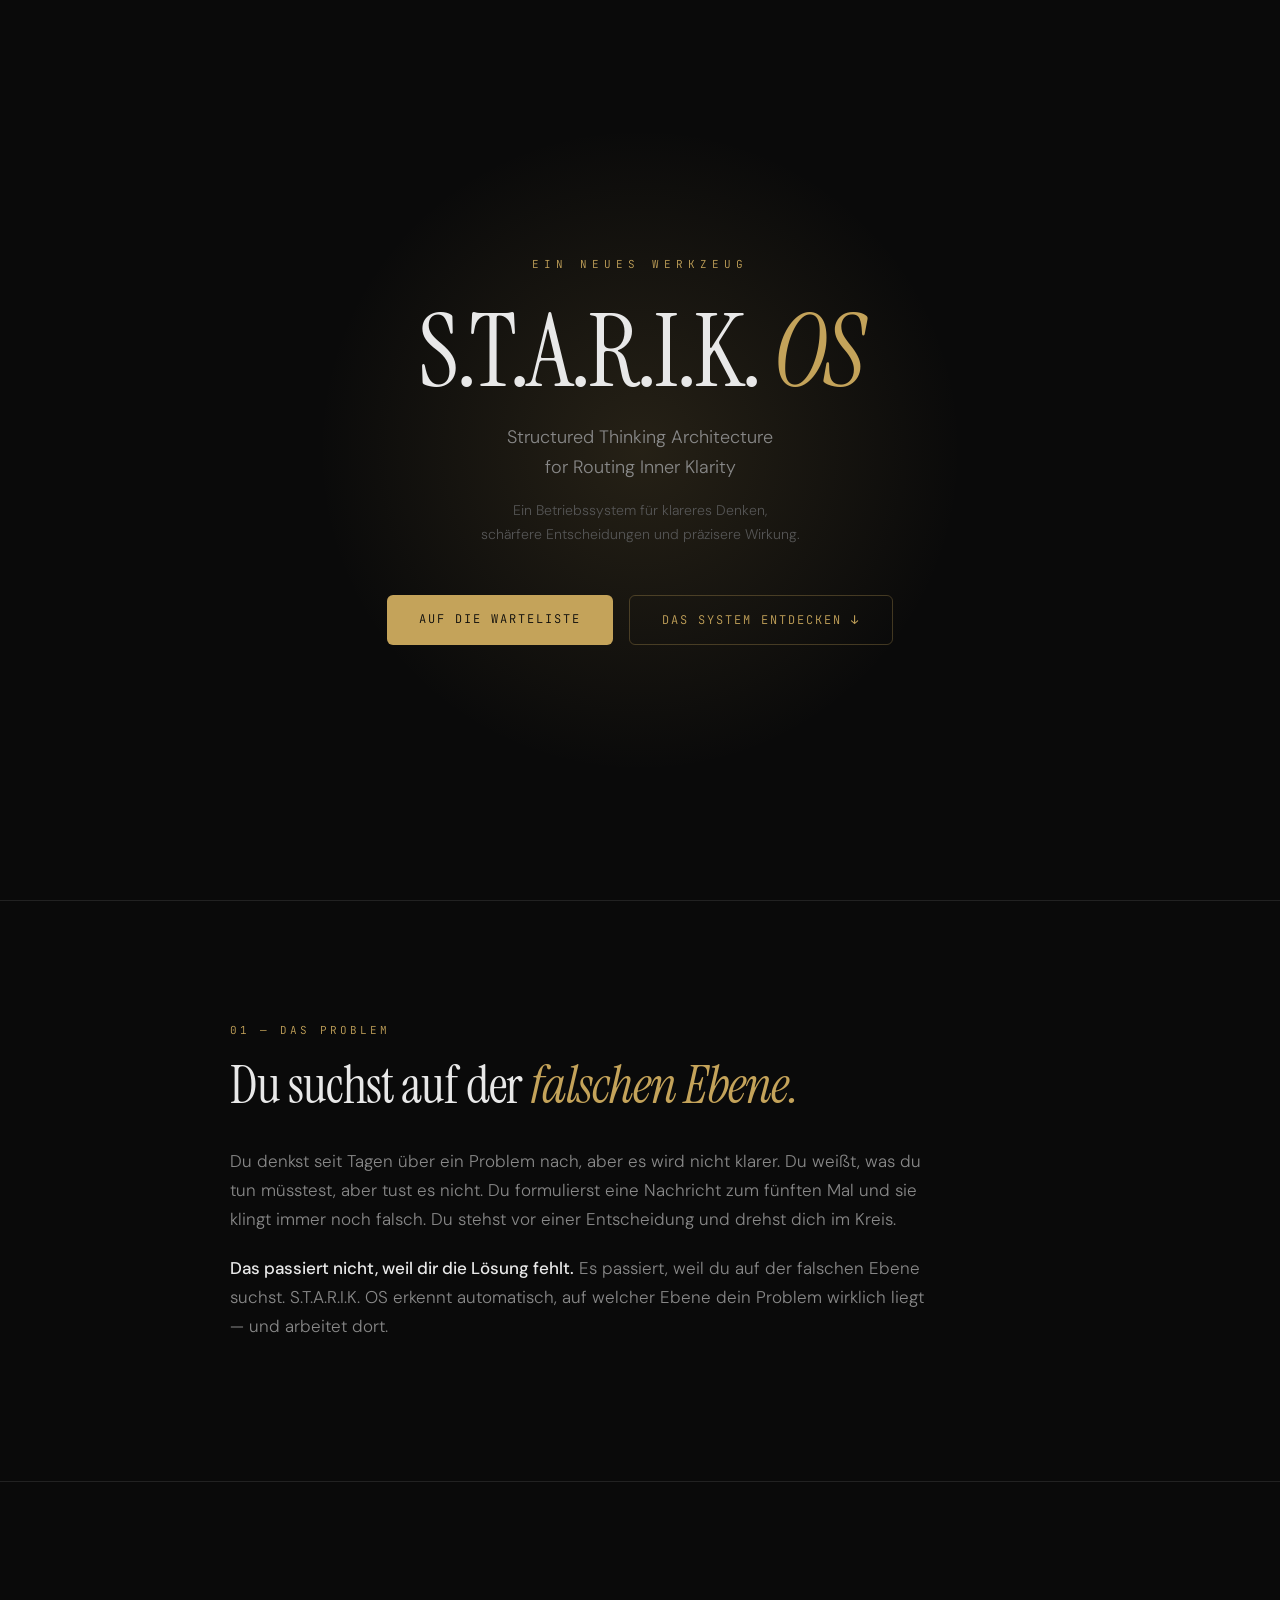
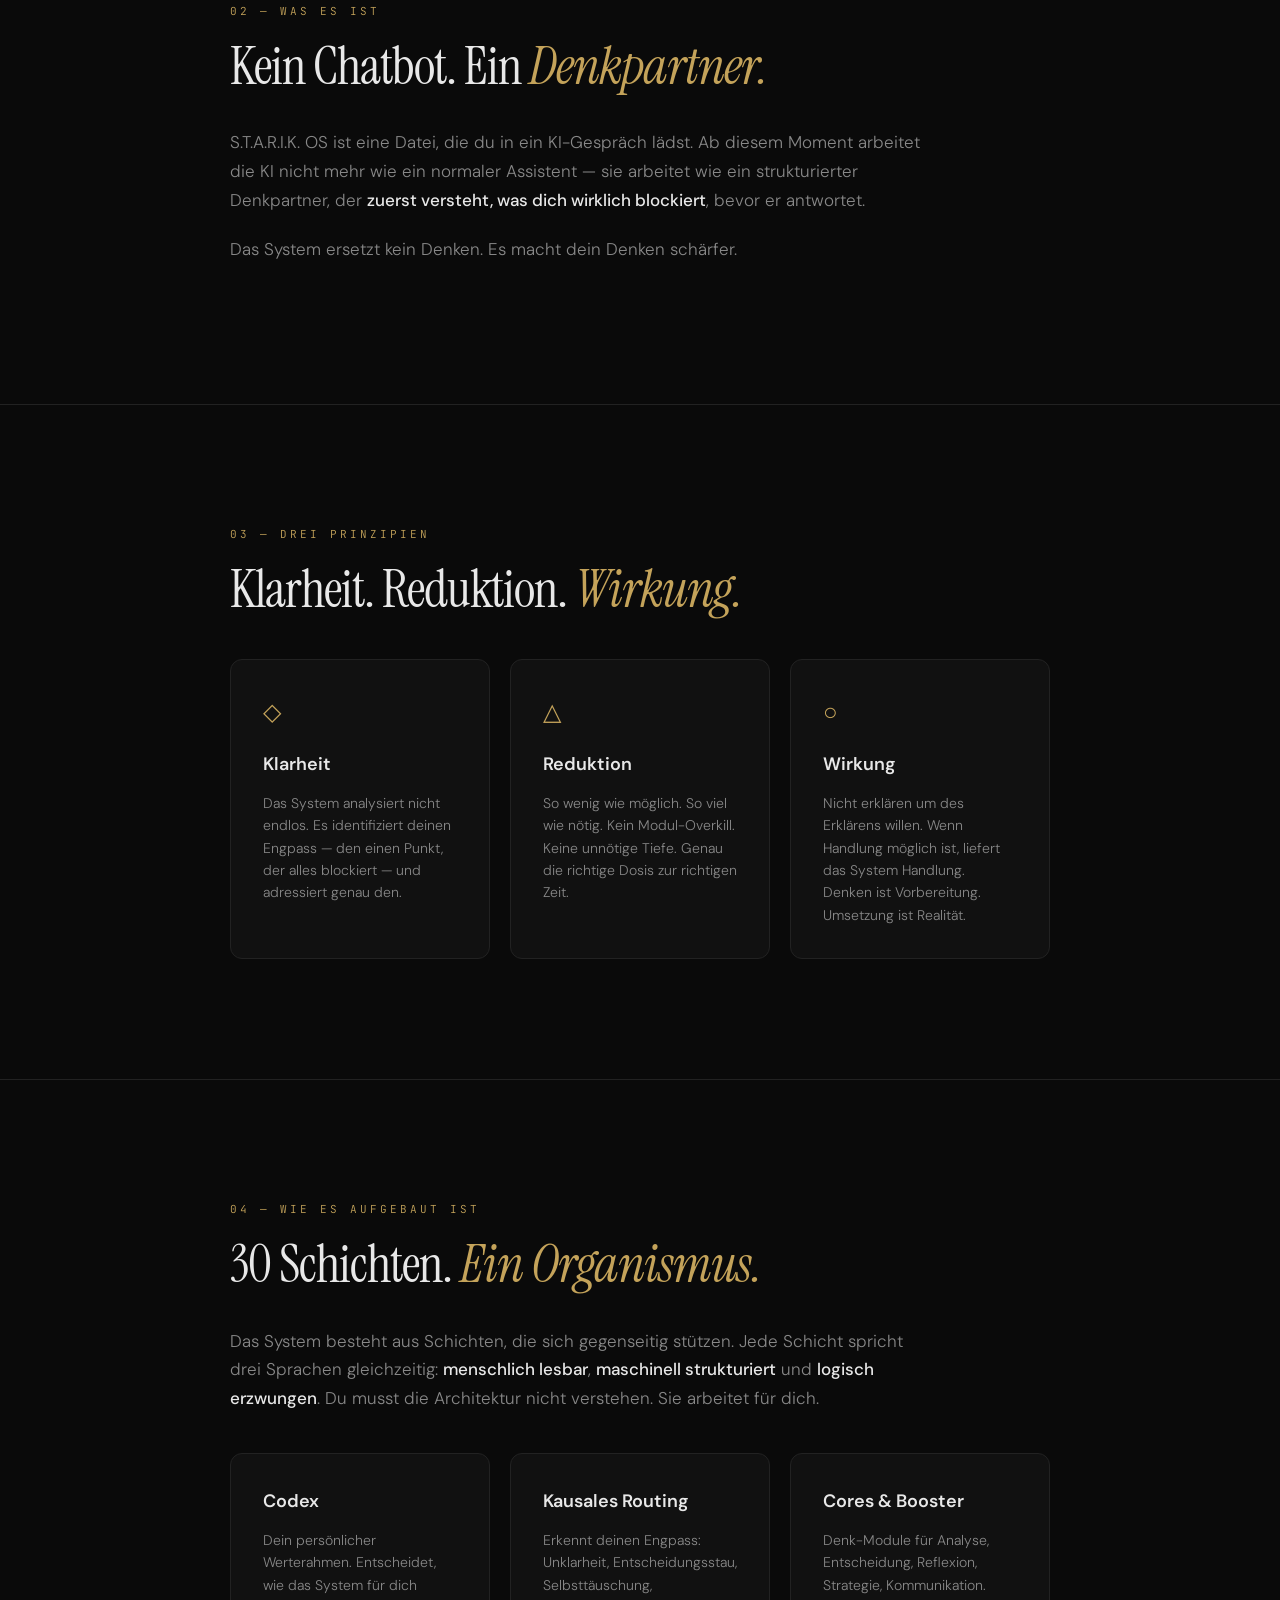
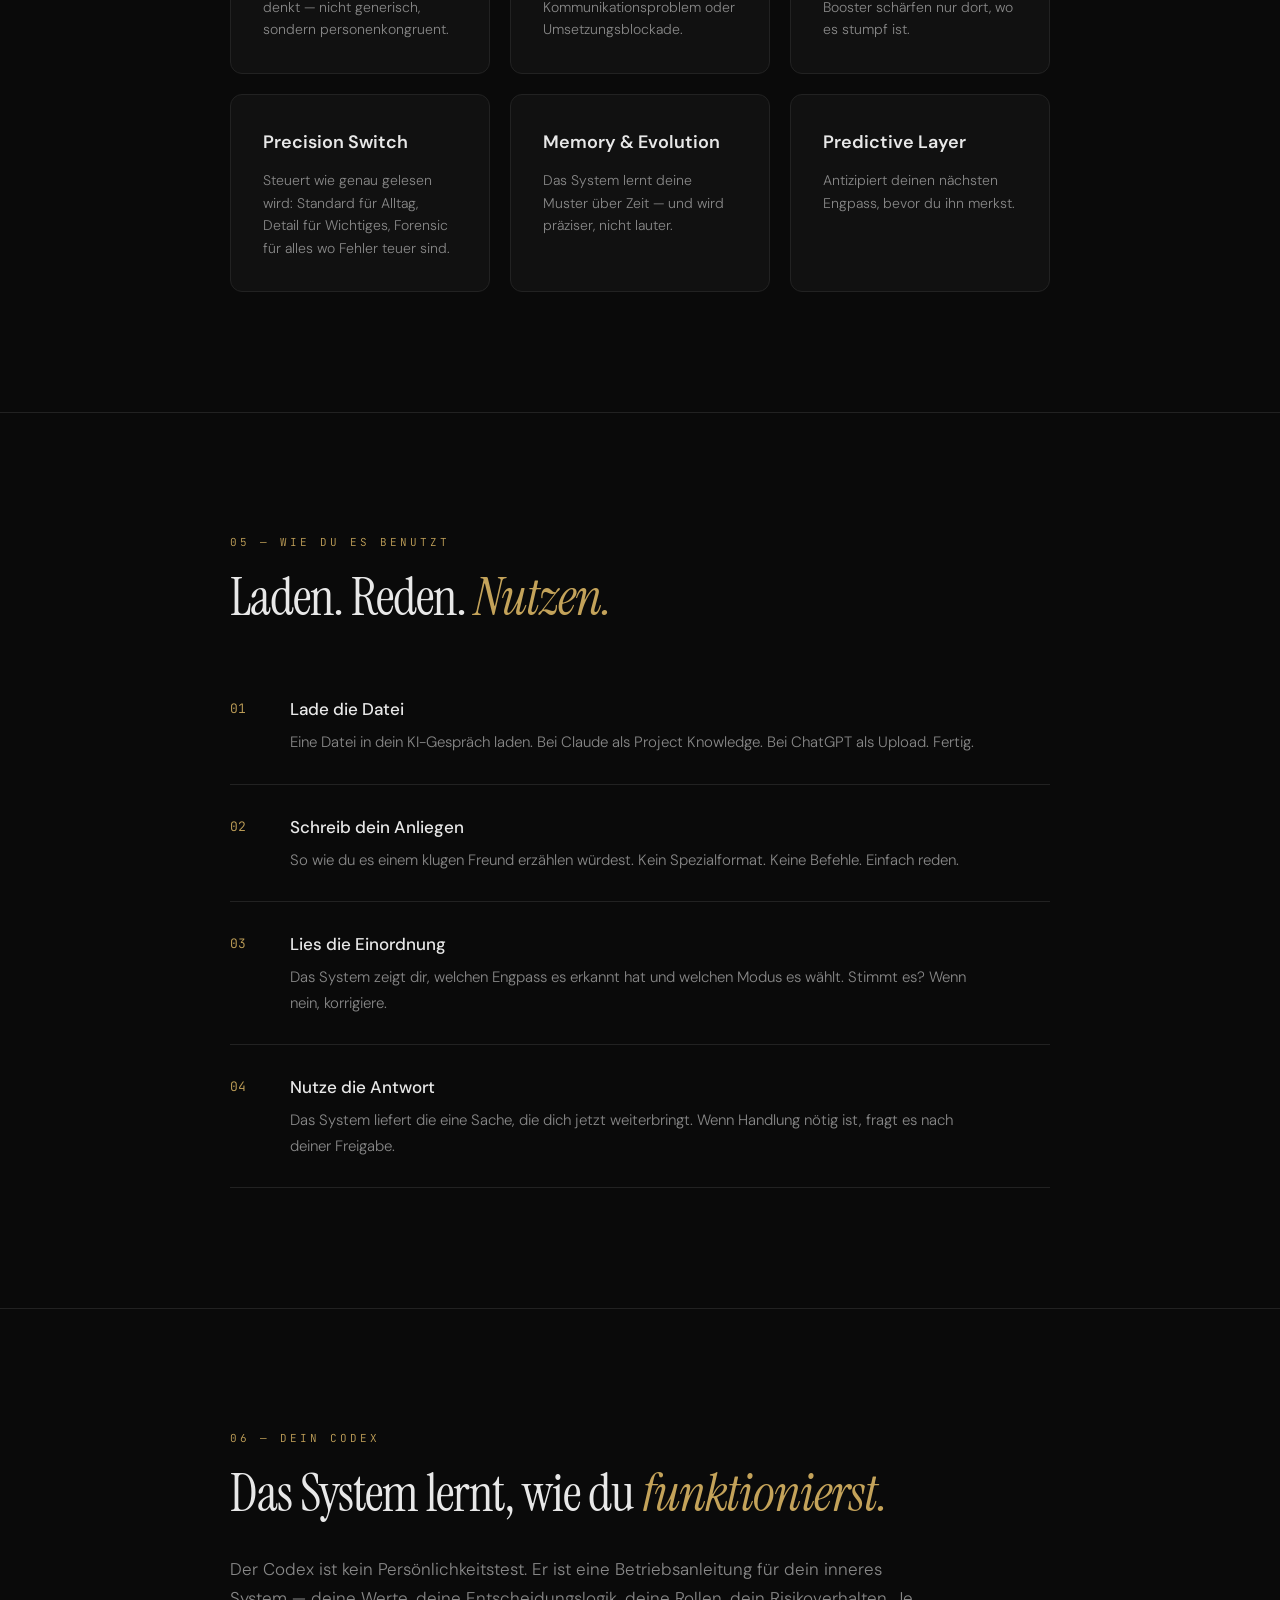
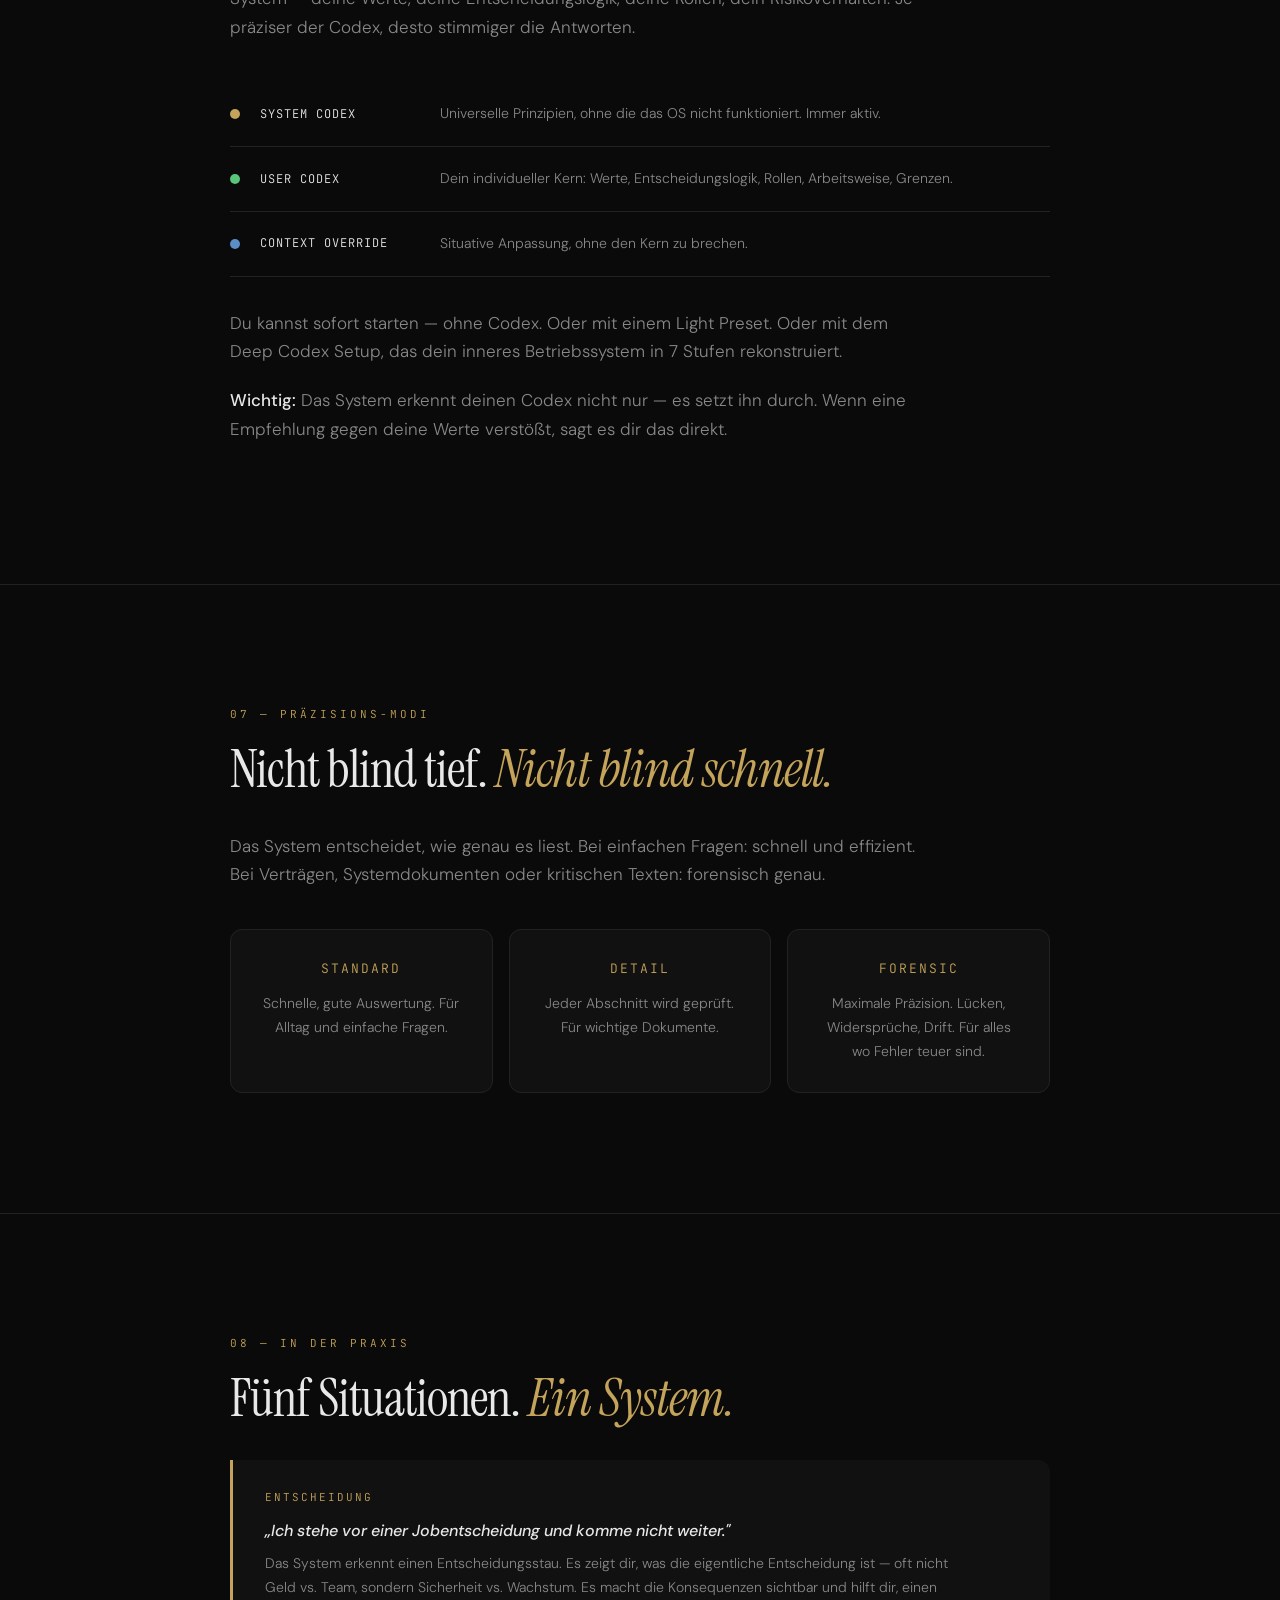
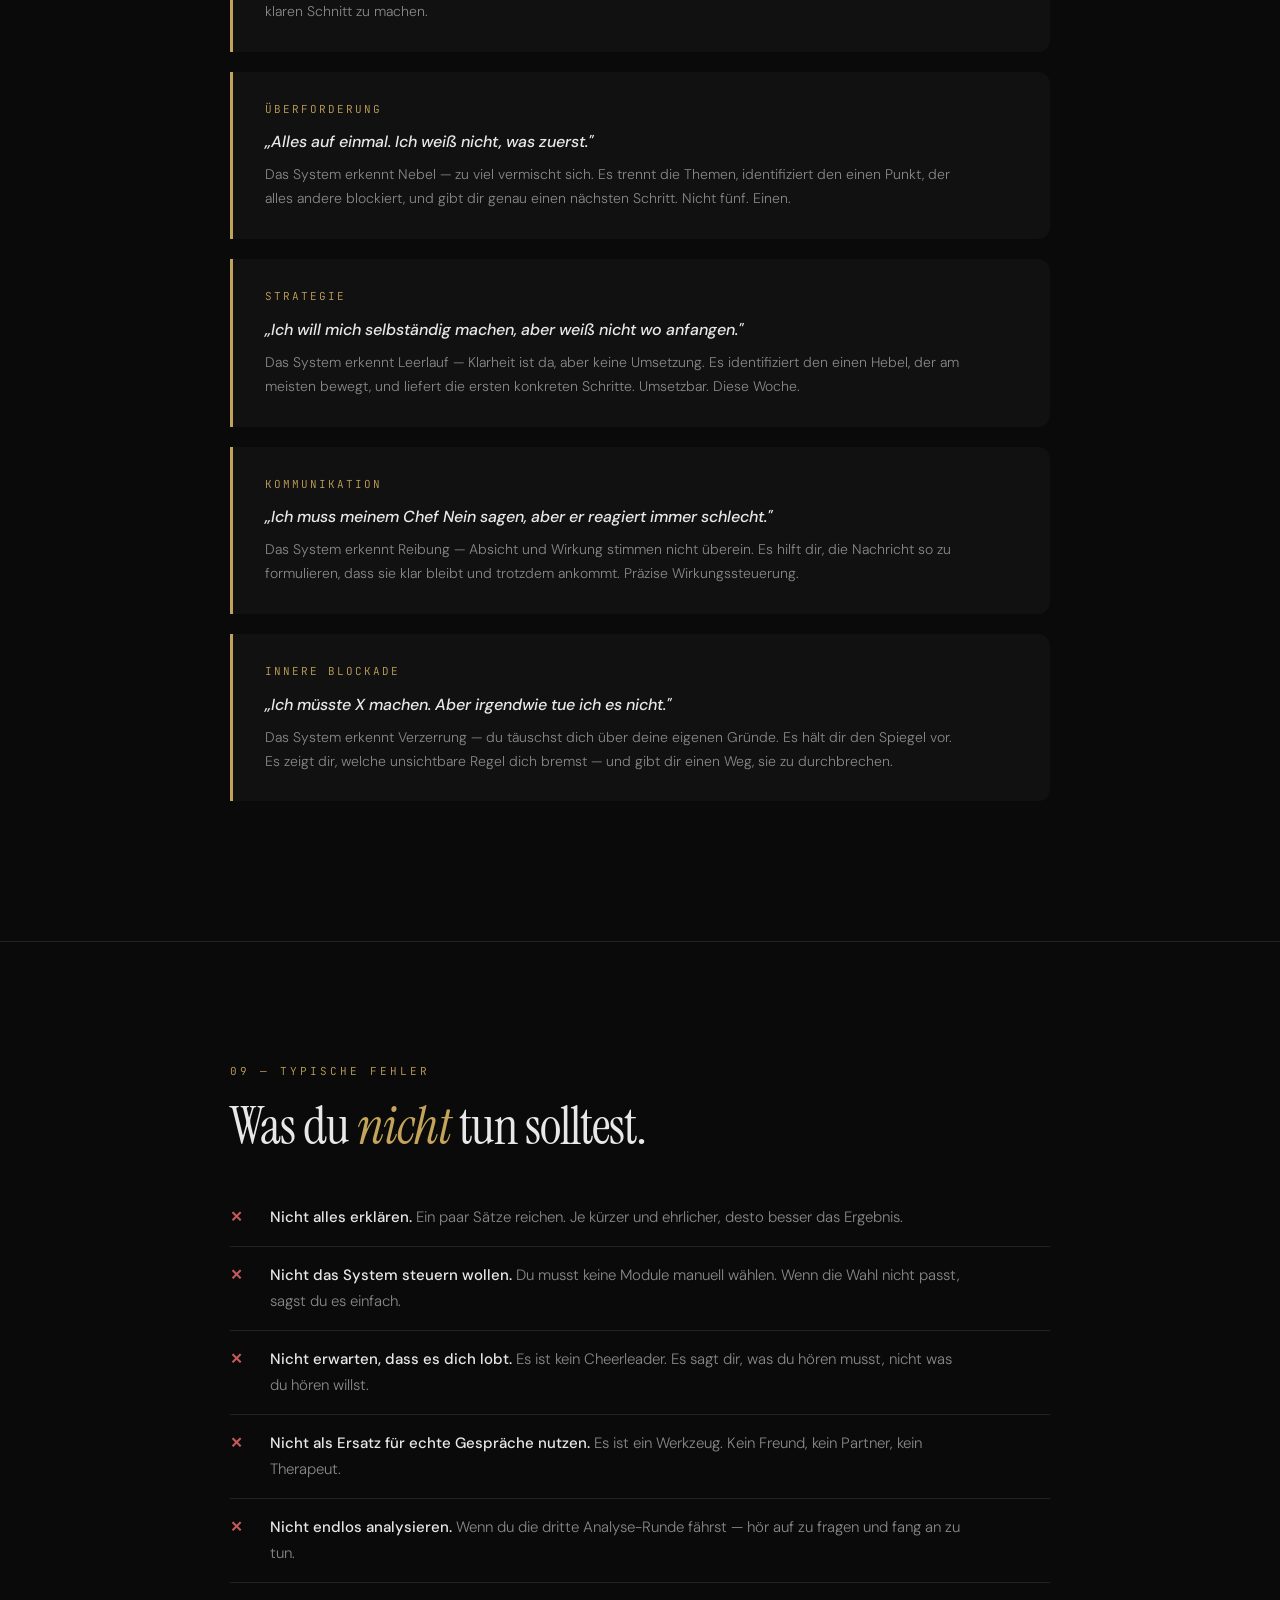
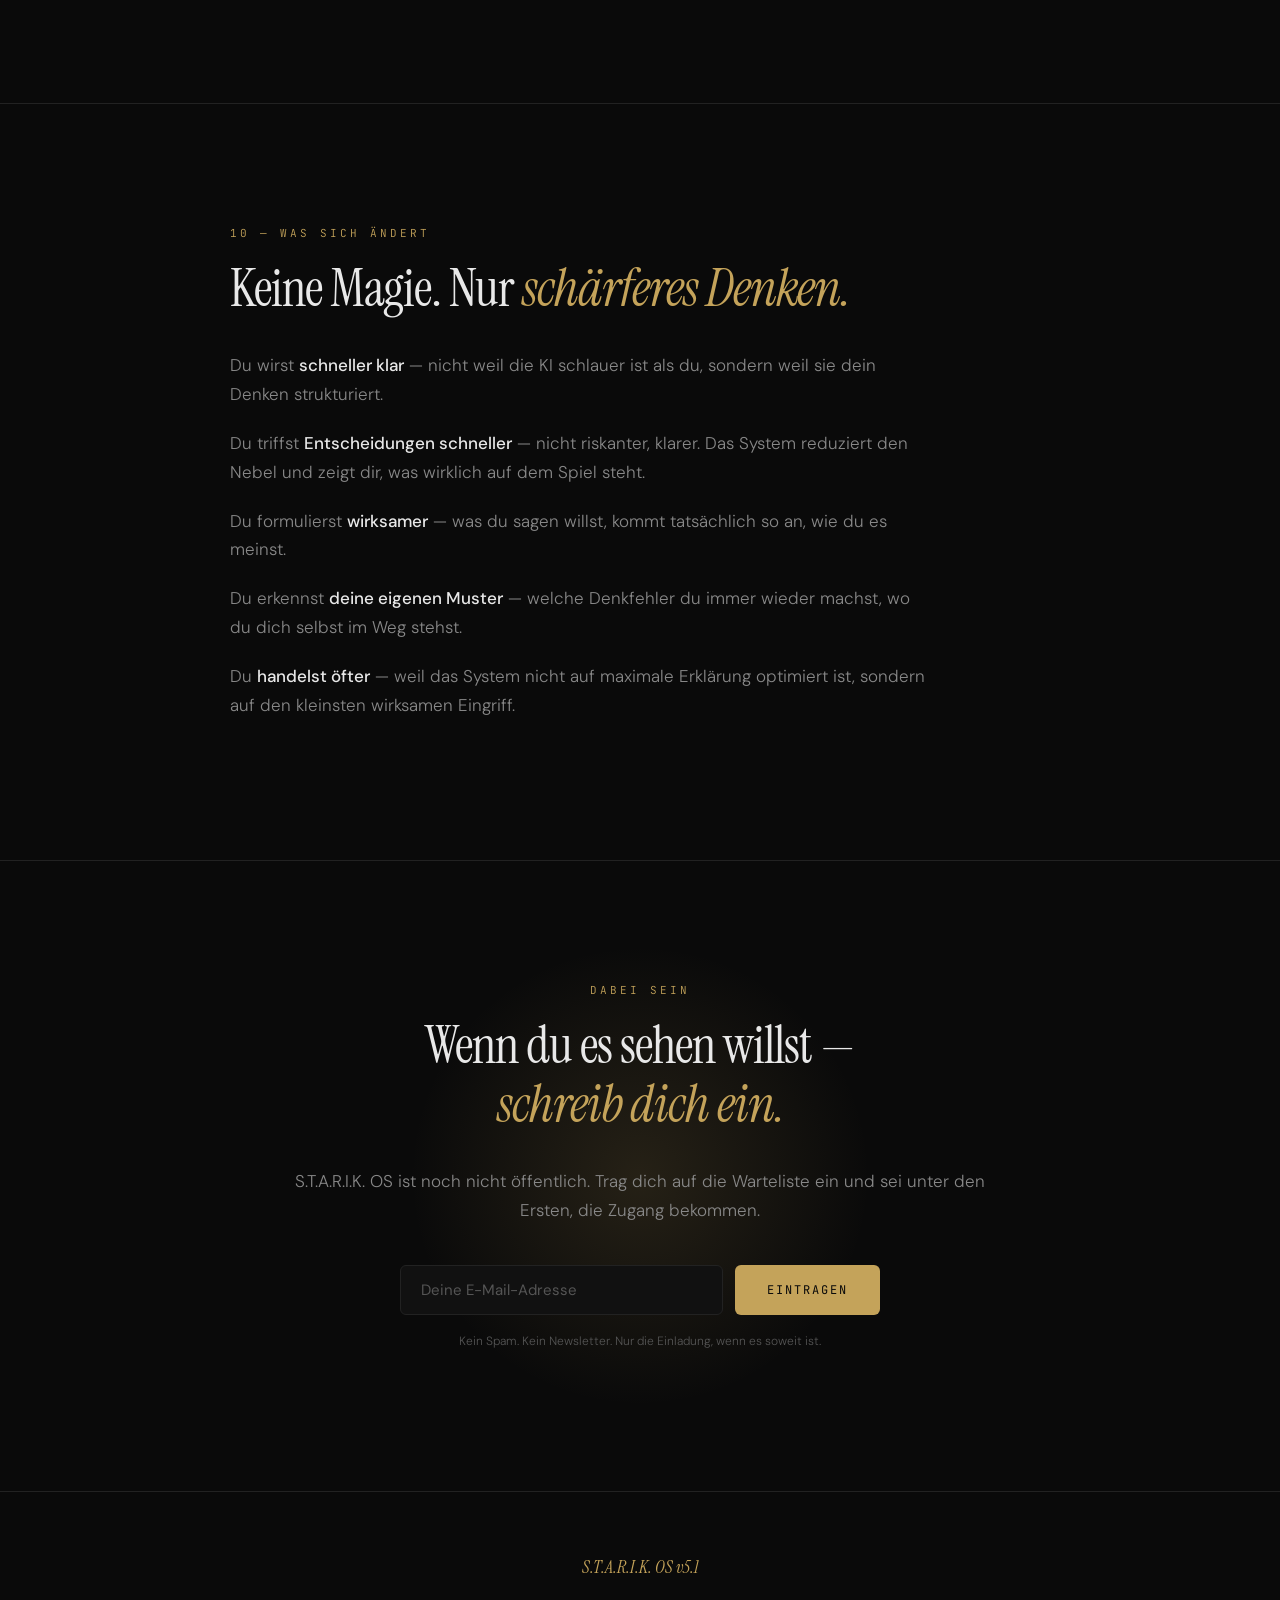
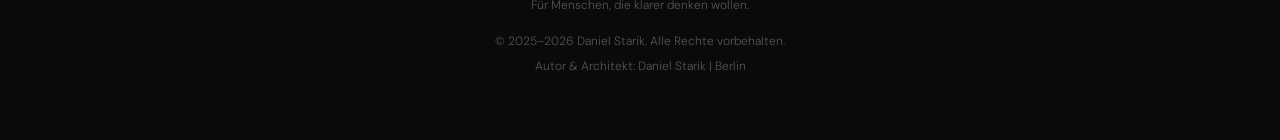
==== index.html @ b6c7b847 "Add files via upload" ====
<!DOCTYPE html>
<html lang="de">
<head>
<meta charset="UTF-8">
<meta name="viewport" content="width=device-width, initial-scale=1.0">
<title>S.T.A.R.I.K. OS — Klareres Denken. Schärfere Entscheidungen.</title>
<meta name="description" content="S.T.A.R.I.K. OS — Ein Betriebssystem für klareres Denken, schärfere Entscheidungen und präzisere Wirkung. Von Daniel Starik.">
<meta property="og:title" content="S.T.A.R.I.K. OS">
<meta property="og:description" content="Kein Chatbot. Ein Denkpartner. Strukturiertes Denken für Menschen, die weiterkommen wollen.">
<meta property="og:type" content="website">
<meta property="og:url" content="https://starik-os.github.io">
<link rel="icon" href="data:image/svg+xml,<svg xmlns='http://www.w3.org/2000/svg' viewBox='0 0 100 100'><text y='.9em' font-size='90'>◇</text></svg>">
<link href="https://fonts.googleapis.com/css2?family=Instrument+Serif:ital@0;1&family=DM+Sans:opsz,wght@9..40,300;9..40,400;9..40,500;9..40,600;9..40,700&family=JetBrains+Mono:wght@400;500;700&display=swap" rel="stylesheet">
<style>
:root {
  --bg: #0a0a0a;
  --surface: #111111;
  --surface-2: #1a1a1a;
  --border: #222222;
  --text: #e8e8e8;
  --text-dim: #888888;
  --text-tiny: #555555;
  --accent: #c4a35a;
  --accent-glow: rgba(196,163,90,0.15);
  --accent-soft: rgba(196,163,90,0.08);
  --red: #c45a5a;
  --green: #5ac47a;
  --blue: #5a8ec4;
}

* { margin: 0; padding: 0; box-sizing: border-box; }
html { scroll-behavior: smooth; }

body {
  font-family: 'DM Sans', sans-serif;
  background: var(--bg);
  color: var(--text);
  line-height: 1.7;
  font-size: 16px;
  font-weight: 300;
  overflow-x: hidden;
}

.container { max-width: 900px; margin: 0 auto; padding: 0 40px; }

.hero {
  min-height: 100vh;
  display: flex;
  flex-direction: column;
  justify-content: center;
  align-items: center;
  text-align: center;
  position: relative;
  overflow: hidden;
}

.hero::before {
  content: '';
  position: absolute;
  top: 50%; left: 50%;
  transform: translate(-50%, -50%);
  width: 700px; height: 700px;
  background: radial-gradient(circle, var(--accent-glow) 0%, transparent 65%);
  pointer-events: none;
  animation: heroGlow 8s ease-in-out infinite;
}

@keyframes heroGlow {
  0%, 100% { opacity: 0.6; transform: translate(-50%, -50%) scale(1); }
  50% { opacity: 1; transform: translate(-50%, -50%) scale(1.08); }
}

.hero-label {
  font-family: 'JetBrains Mono', monospace;
  font-size: 11px; letter-spacing: 5px;
  text-transform: uppercase; color: var(--accent);
  margin-bottom: 28px;
  opacity: 0; animation: fadeUp 0.8s ease forwards 0.3s;
}

.hero h1 {
  font-family: 'Instrument Serif', serif;
  font-size: clamp(52px, 9vw, 100px);
  font-weight: 400; line-height: 1.0; letter-spacing: -3px;
  margin-bottom: 20px;
  opacity: 0; animation: fadeUp 0.8s ease forwards 0.5s;
}

.hero h1 em { font-style: italic; color: var(--accent); }

.hero-sub {
  font-size: 18px; color: var(--text-dim);
  max-width: 480px; margin: 0 auto 16px;
  opacity: 0; animation: fadeUp 0.8s ease forwards 0.7s;
}

.hero-claim {
  font-size: 14px; color: var(--text-tiny);
  max-width: 380px; margin: 0 auto;
  opacity: 0; animation: fadeUp 0.8s ease forwards 0.85s;
}

.hero-actions {
  display: flex; gap: 16px; margin-top: 48px;
  opacity: 0; animation: fadeUp 0.8s ease forwards 1.0s;
  flex-wrap: wrap; justify-content: center;
}

.btn {
  font-family: 'JetBrains Mono', monospace;
  font-size: 12px; letter-spacing: 2px;
  text-transform: uppercase; text-decoration: none;
  padding: 14px 32px; border-radius: 6px;
  cursor: pointer; transition: all 0.3s; border: none;
  display: inline-block;
}

.btn-primary { background: var(--accent); color: var(--bg); }
.btn-primary:hover {
  background: #d4b86a; transform: translateY(-2px);
  box-shadow: 0 8px 32px rgba(196,163,90,0.25);
}

.btn-ghost {
  background: transparent; color: var(--accent);
  border: 1px solid rgba(196,163,90,0.3);
}
.btn-ghost:hover {
  border-color: var(--accent); background: var(--accent-soft);
  transform: translateY(-2px);
}

section { padding: 120px 0; border-top: 1px solid var(--border); }

.section-number {
  font-family: 'JetBrains Mono', monospace;
  font-size: 11px; letter-spacing: 3px;
  text-transform: uppercase; color: var(--accent);
  margin-bottom: 16px;
}

section h2 {
  font-family: 'Instrument Serif', serif;
  font-size: clamp(32px, 5vw, 52px);
  font-weight: 400; line-height: 1.15; letter-spacing: -1px;
  margin-bottom: 32px;
}

section h2 em { font-style: italic; color: var(--accent); }
section p { color: var(--text-dim); font-size: 17px; margin-bottom: 20px; max-width: 700px; }
section p strong { color: var(--text); font-weight: 500; }

.card-grid { display: grid; grid-template-columns: repeat(auto-fit, minmax(250px, 1fr)); gap: 20px; margin-top: 40px; }

.card {
  background: var(--surface); border: 1px solid var(--border);
  border-radius: 12px; padding: 32px; transition: all 0.3s;
}
.card:hover { border-color: var(--accent); transform: translateY(-3px); }
.card-icon { font-size: 24px; color: var(--accent); margin-bottom: 16px; }
.card h3 { font-family: 'DM Sans', sans-serif; font-size: 18px; font-weight: 600; margin-bottom: 12px; }
.card p { font-size: 14px; color: var(--text-dim); line-height: 1.6; margin-bottom: 0; }

.steps { margin-top: 40px; }
.step { display: flex; gap: 24px; padding: 28px 0; border-bottom: 1px solid var(--border); }
.step-num { font-family: 'JetBrains Mono', monospace; font-size: 13px; color: var(--accent); min-width: 36px; padding-top: 3px; }
.step h3 { font-size: 17px; font-weight: 500; margin-bottom: 6px; }
.step p { font-size: 15px; color: var(--text-dim); margin-bottom: 0; }

.example {
  background: var(--surface); border-left: 3px solid var(--accent);
  padding: 28px 32px; margin: 20px 0; border-radius: 0 12px 12px 0;
}
.example-label { font-family: 'JetBrains Mono', monospace; font-size: 11px; letter-spacing: 2px; color: var(--accent); text-transform: uppercase; margin-bottom: 10px; }
.example h4 { font-size: 16px; font-weight: 500; margin-bottom: 8px; font-style: italic; }
.example p { font-size: 14px; color: var(--text-dim); margin-bottom: 0; }

.mode-grid { display: grid; grid-template-columns: repeat(3, 1fr); gap: 16px; margin-top: 40px; }
.mode-card { background: var(--surface); border: 1px solid var(--border); border-radius: 12px; padding: 28px; text-align: center; transition: all 0.3s; }
.mode-card:hover { border-color: var(--accent); transform: translateY(-2px); }
.mode-name { font-family: 'JetBrains Mono', monospace; font-size: 13px; letter-spacing: 2px; color: var(--accent); margin-bottom: 12px; }
.mode-desc { font-size: 14px; color: var(--text-dim); }

.codex-stack { margin-top: 40px; }
.codex-layer { display: flex; align-items: center; gap: 20px; padding: 20px 0; border-bottom: 1px solid var(--border); }
.codex-dot { width: 10px; height: 10px; border-radius: 50%; flex-shrink: 0; }
.codex-dot.system { background: var(--accent); }
.codex-dot.user { background: var(--green); }
.codex-dot.context { background: var(--blue); }
.codex-label { font-family: 'JetBrains Mono', monospace; font-size: 12px; letter-spacing: 1px; min-width: 160px; color: var(--text); }
.codex-desc { font-size: 14px; color: var(--text-dim); }

.dont-list { margin-top: 32px; }
.dont-item { display: flex; gap: 16px; padding: 16px 0; border-bottom: 1px solid var(--border); align-items: flex-start; }
.dont-x { color: var(--red); font-weight: 600; font-size: 15px; min-width: 24px; }
.dont-item p { font-size: 15px; margin-bottom: 0; }

.cta-section { text-align: center; position: relative; overflow: hidden; }
.cta-section::before {
  content: ''; position: absolute; top: 50%; left: 50%;
  transform: translate(-50%, -50%); width: 500px; height: 500px;
  background: radial-gradient(circle, var(--accent-glow) 0%, transparent 65%);
  pointer-events: none;
}
.cta-section h2 { margin-left: auto; margin-right: auto; }
.cta-section p { margin-left: auto; margin-right: auto; text-align: center; }

.waitlist-form { display: flex; gap: 12px; max-width: 480px; margin: 40px auto 0; flex-wrap: wrap; justify-content: center; }
.waitlist-form input[type="email"] {
  flex: 1; min-width: 240px; background: var(--surface);
  border: 1px solid var(--border); border-radius: 6px;
  padding: 14px 20px; color: var(--text);
  font-family: 'DM Sans', sans-serif; font-size: 15px;
  outline: none; transition: border-color 0.3s;
}
.waitlist-form input[type="email"]:focus { border-color: var(--accent); }
.waitlist-form input[type="email"]::placeholder { color: var(--text-tiny); }
.waitlist-note { font-size: 12px; color: var(--text-tiny); margin-top: 16px; text-align: center; }
.form-success { display: none; text-align: center; padding: 20px; }
.form-success .check { font-size: 32px; color: var(--green); margin-bottom: 12px; }
.form-success p { color: var(--text-dim); font-size: 15px; }

.footer { padding: 60px 0; text-align: center; border-top: 1px solid var(--border); }
.footer-sig { font-family: 'Instrument Serif', serif; font-style: italic; font-size: 18px; color: var(--accent); margin-bottom: 12px; }
.footer p { color: var(--text-tiny); font-size: 12px; margin-bottom: 4px; }

@keyframes fadeUp {
  from { opacity: 0; transform: translateY(24px); }
  to { opacity: 1; transform: translateY(0); }
}

.reveal { opacity: 0; transform: translateY(30px); transition: opacity 0.7s ease, transform 0.7s ease; }
.reveal.visible { opacity: 1; transform: translateY(0); }

@media (max-width: 768px) {
  .container { padding: 0 24px; }
  section { padding: 80px 0; }
  .step { flex-direction: column; gap: 8px; }
  .hero h1 { letter-spacing: -1px; }
  .hero-actions { flex-direction: column; align-items: center; }
  .mode-grid { grid-template-columns: 1fr; }
  .codex-layer { flex-wrap: wrap; }
  .codex-label { min-width: auto; }
}
</style>
</head>
<body>

<div class="hero">
  <div class="container">
    <div class="hero-label">Ein neues Werkzeug</div>
    <h1>S.T.A.R.I.K. <em>OS</em></h1>
    <p class="hero-sub">Structured Thinking Architecture<br>for Routing Inner Klarity</p>
    <p class="hero-claim">Ein Betriebssystem für klareres Denken,<br>schärfere Entscheidungen und präzisere Wirkung.</p>
    <div class="hero-actions">
      <a href="#warteliste" class="btn btn-primary">Auf die Warteliste</a>
      <a href="#system" class="btn btn-ghost">Das System entdecken ↓</a>
    </div>
  </div>
</div>

<section id="system">
  <div class="container reveal">
    <div class="section-number">01 — Das Problem</div>
    <h2>Du suchst auf der <em>falschen Ebene.</em></h2>
    <p>Du denkst seit Tagen über ein Problem nach, aber es wird nicht klarer. Du weißt, was du tun müsstest, aber tust es nicht. Du formulierst eine Nachricht zum fünften Mal und sie klingt immer noch falsch. Du stehst vor einer Entscheidung und drehst dich im Kreis.</p>
    <p><strong>Das passiert nicht, weil dir die Lösung fehlt.</strong> Es passiert, weil du auf der falschen Ebene suchst. S.T.A.R.I.K. OS erkennt automatisch, auf welcher Ebene dein Problem wirklich liegt — und arbeitet dort.</p>
  </div>
</section>

<section>
  <div class="container reveal">
    <div class="section-number">02 — Was es ist</div>
    <h2>Kein Chatbot. Ein <em>Denkpartner.</em></h2>
    <p>S.T.A.R.I.K. OS ist eine Datei, die du in ein KI-Gespräch lädst. Ab diesem Moment arbeitet die KI nicht mehr wie ein normaler Assistent — sie arbeitet wie ein strukturierter Denkpartner, der <strong>zuerst versteht, was dich wirklich blockiert</strong>, bevor er antwortet.</p>
    <p>Das System ersetzt kein Denken. Es macht dein Denken schärfer.</p>
  </div>
</section>

<section>
  <div class="container reveal">
    <div class="section-number">03 — Drei Prinzipien</div>
    <h2>Klarheit. Reduktion. <em>Wirkung.</em></h2>
    <div class="card-grid">
      <div class="card">
        <div class="card-icon">◇</div>
        <h3>Klarheit</h3>
        <p>Das System analysiert nicht endlos. Es identifiziert deinen Engpass — den einen Punkt, der alles blockiert — und adressiert genau den.</p>
      </div>
      <div class="card">
        <div class="card-icon">△</div>
        <h3>Reduktion</h3>
        <p>So wenig wie möglich. So viel wie nötig. Kein Modul-Overkill. Keine unnötige Tiefe. Genau die richtige Dosis zur richtigen Zeit.</p>
      </div>
      <div class="card">
        <div class="card-icon">○</div>
        <h3>Wirkung</h3>
        <p>Nicht erklären um des Erklärens willen. Wenn Handlung möglich ist, liefert das System Handlung. Denken ist Vorbereitung. Umsetzung ist Realität.</p>
      </div>
    </div>
  </div>
</section>

<section>
  <div class="container reveal">
    <div class="section-number">04 — Wie es aufgebaut ist</div>
    <h2>30 Schichten. <em>Ein Organismus.</em></h2>
    <p>Das System besteht aus Schichten, die sich gegenseitig stützen. Jede Schicht spricht drei Sprachen gleichzeitig: <strong>menschlich lesbar</strong>, <strong>maschinell strukturiert</strong> und <strong>logisch erzwungen</strong>. Du musst die Architektur nicht verstehen. Sie arbeitet für dich.</p>
    <div class="card-grid" style="margin-top: 40px;">
      <div class="card"><h3>Codex</h3><p>Dein persönlicher Werterahmen. Entscheidet, wie das System für dich denkt — nicht generisch, sondern personenkongruent.</p></div>
      <div class="card"><h3>Kausales Routing</h3><p>Erkennt deinen Engpass: Unklarheit, Entscheidungsstau, Selbsttäuschung, Kommunikationsproblem oder Umsetzungsblockade.</p></div>
      <div class="card"><h3>Cores & Booster</h3><p>Denk-Module für Analyse, Entscheidung, Reflexion, Strategie, Kommunikation. Booster schärfen nur dort, wo es stumpf ist.</p></div>
      <div class="card"><h3>Precision Switch</h3><p>Steuert wie genau gelesen wird: Standard für Alltag, Detail für Wichtiges, Forensic für alles wo Fehler teuer sind.</p></div>
      <div class="card"><h3>Memory & Evolution</h3><p>Das System lernt deine Muster über Zeit — und wird präziser, nicht lauter.</p></div>
      <div class="card"><h3>Predictive Layer</h3><p>Antizipiert deinen nächsten Engpass, bevor du ihn merkst.</p></div>
    </div>
  </div>
</section>

<section>
  <div class="container reveal">
    <div class="section-number">05 — Wie du es benutzt</div>
    <h2>Laden. Reden. <em>Nutzen.</em></h2>
    <div class="steps">
      <div class="step"><div class="step-num">01</div><div><h3>Lade die Datei</h3><p>Eine Datei in dein KI-Gespräch laden. Bei Claude als Project Knowledge. Bei ChatGPT als Upload. Fertig.</p></div></div>
      <div class="step"><div class="step-num">02</div><div><h3>Schreib dein Anliegen</h3><p>So wie du es einem klugen Freund erzählen würdest. Kein Spezialformat. Keine Befehle. Einfach reden.</p></div></div>
      <div class="step"><div class="step-num">03</div><div><h3>Lies die Einordnung</h3><p>Das System zeigt dir, welchen Engpass es erkannt hat und welchen Modus es wählt. Stimmt es? Wenn nein, korrigiere.</p></div></div>
      <div class="step"><div class="step-num">04</div><div><h3>Nutze die Antwort</h3><p>Das System liefert die eine Sache, die dich jetzt weiterbringt. Wenn Handlung nötig ist, fragt es nach deiner Freigabe.</p></div></div>
    </div>
  </div>
</section>

<section>
  <div class="container reveal">
    <div class="section-number">06 — Dein Codex</div>
    <h2>Das System lernt, wie du <em>funktionierst.</em></h2>
    <p>Der Codex ist kein Persönlichkeitstest. Er ist eine Betriebsanleitung für dein inneres System — deine Werte, deine Entscheidungslogik, deine Rollen, dein Risikoverhalten. Je präziser der Codex, desto stimmiger die Antworten.</p>
    <div class="codex-stack">
      <div class="codex-layer"><div class="codex-dot system"></div><div class="codex-label">SYSTEM CODEX</div><div class="codex-desc">Universelle Prinzipien, ohne die das OS nicht funktioniert. Immer aktiv.</div></div>
      <div class="codex-layer"><div class="codex-dot user"></div><div class="codex-label">USER CODEX</div><div class="codex-desc">Dein individueller Kern: Werte, Entscheidungslogik, Rollen, Arbeitsweise, Grenzen.</div></div>
      <div class="codex-layer"><div class="codex-dot context"></div><div class="codex-label">CONTEXT OVERRIDE</div><div class="codex-desc">Situative Anpassung, ohne den Kern zu brechen.</div></div>
    </div>
    <p style="margin-top: 32px;">Du kannst sofort starten — ohne Codex. Oder mit einem Light Preset. Oder mit dem Deep Codex Setup, das dein inneres Betriebssystem in 7 Stufen rekonstruiert.</p>
    <p><strong>Wichtig:</strong> Das System erkennt deinen Codex nicht nur — es setzt ihn durch. Wenn eine Empfehlung gegen deine Werte verstößt, sagt es dir das direkt.</p>
  </div>
</section>

<section>
  <div class="container reveal">
    <div class="section-number">07 — Präzisions-Modi</div>
    <h2>Nicht blind tief. <em>Nicht blind schnell.</em></h2>
    <p>Das System entscheidet, wie genau es liest. Bei einfachen Fragen: schnell und effizient. Bei Verträgen, Systemdokumenten oder kritischen Texten: forensisch genau.</p>
    <div class="mode-grid">
      <div class="mode-card"><div class="mode-name">STANDARD</div><div class="mode-desc">Schnelle, gute Auswertung. Für Alltag und einfache Fragen.</div></div>
      <div class="mode-card"><div class="mode-name">DETAIL</div><div class="mode-desc">Jeder Abschnitt wird geprüft. Für wichtige Dokumente.</div></div>
      <div class="mode-card"><div class="mode-name">FORENSIC</div><div class="mode-desc">Maximale Präzision. Lücken, Widersprüche, Drift. Für alles wo Fehler teuer sind.</div></div>
    </div>
  </div>
</section>

<section>
  <div class="container reveal">
    <div class="section-number">08 — In der Praxis</div>
    <h2>Fünf Situationen. <em>Ein System.</em></h2>
    <div class="example"><div class="example-label">Entscheidung</div><h4>„Ich stehe vor einer Jobentscheidung und komme nicht weiter."</h4><p>Das System erkennt einen Entscheidungsstau. Es zeigt dir, was die eigentliche Entscheidung ist — oft nicht Geld vs. Team, sondern Sicherheit vs. Wachstum. Es macht die Konsequenzen sichtbar und hilft dir, einen klaren Schnitt zu machen.</p></div>
    <div class="example"><div class="example-label">Überforderung</div><h4>„Alles auf einmal. Ich weiß nicht, was zuerst."</h4><p>Das System erkennt Nebel — zu viel vermischt sich. Es trennt die Themen, identifiziert den einen Punkt, der alles andere blockiert, und gibt dir genau einen nächsten Schritt. Nicht fünf. Einen.</p></div>
    <div class="example"><div class="example-label">Strategie</div><h4>„Ich will mich selbständig machen, aber weiß nicht wo anfangen."</h4><p>Das System erkennt Leerlauf — Klarheit ist da, aber keine Umsetzung. Es identifiziert den einen Hebel, der am meisten bewegt, und liefert die ersten konkreten Schritte. Umsetzbar. Diese Woche.</p></div>
    <div class="example"><div class="example-label">Kommunikation</div><h4>„Ich muss meinem Chef Nein sagen, aber er reagiert immer schlecht."</h4><p>Das System erkennt Reibung — Absicht und Wirkung stimmen nicht überein. Es hilft dir, die Nachricht so zu formulieren, dass sie klar bleibt und trotzdem ankommt. Präzise Wirkungssteuerung.</p></div>
    <div class="example"><div class="example-label">Innere Blockade</div><h4>„Ich müsste X machen. Aber irgendwie tue ich es nicht."</h4><p>Das System erkennt Verzerrung — du täuschst dich über deine eigenen Gründe. Es hält dir den Spiegel vor. Es zeigt dir, welche unsichtbare Regel dich bremst — und gibt dir einen Weg, sie zu durchbrechen.</p></div>
  </div>
</section>

<section>
  <div class="container reveal">
    <div class="section-number">09 — Typische Fehler</div>
    <h2>Was du <em>nicht</em> tun solltest.</h2>
    <div class="dont-list">
      <div class="dont-item"><div class="dont-x">✕</div><p><strong>Nicht alles erklären.</strong> Ein paar Sätze reichen. Je kürzer und ehrlicher, desto besser das Ergebnis.</p></div>
      <div class="dont-item"><div class="dont-x">✕</div><p><strong>Nicht das System steuern wollen.</strong> Du musst keine Module manuell wählen. Wenn die Wahl nicht passt, sagst du es einfach.</p></div>
      <div class="dont-item"><div class="dont-x">✕</div><p><strong>Nicht erwarten, dass es dich lobt.</strong> Es ist kein Cheerleader. Es sagt dir, was du hören musst, nicht was du hören willst.</p></div>
      <div class="dont-item"><div class="dont-x">✕</div><p><strong>Nicht als Ersatz für echte Gespräche nutzen.</strong> Es ist ein Werkzeug. Kein Freund, kein Partner, kein Therapeut.</p></div>
      <div class="dont-item"><div class="dont-x">✕</div><p><strong>Nicht endlos analysieren.</strong> Wenn du die dritte Analyse-Runde fährst — hör auf zu fragen und fang an zu tun.</p></div>
    </div>
  </div>
</section>

<section>
  <div class="container reveal">
    <div class="section-number">10 — Was sich ändert</div>
    <h2>Keine Magie. Nur <em>schärferes Denken.</em></h2>
    <p>Du wirst <strong>schneller klar</strong> — nicht weil die KI schlauer ist als du, sondern weil sie dein Denken strukturiert.</p>
    <p>Du triffst <strong>Entscheidungen schneller</strong> — nicht riskanter, klarer. Das System reduziert den Nebel und zeigt dir, was wirklich auf dem Spiel steht.</p>
    <p>Du formulierst <strong>wirksamer</strong> — was du sagen willst, kommt tatsächlich so an, wie du es meinst.</p>
    <p>Du erkennst <strong>deine eigenen Muster</strong> — welche Denkfehler du immer wieder machst, wo du dich selbst im Weg stehst.</p>
    <p>Du <strong>handelst öfter</strong> — weil das System nicht auf maximale Erklärung optimiert ist, sondern auf den kleinsten wirksamen Eingriff.</p>
  </div>
</section>

<section class="cta-section" id="warteliste">
  <div class="container reveal">
    <div class="section-number">Dabei sein</div>
    <h2>Wenn du es sehen willst —<br><em>schreib dich ein.</em></h2>
    <p>S.T.A.R.I.K. OS ist noch nicht öffentlich. Trag dich auf die Warteliste ein und sei unter den Ersten, die Zugang bekommen.</p>
    <div id="waitlistForm">
      <div class="waitlist-form">
        <input type="email" id="emailInput" placeholder="Deine E-Mail-Adresse" required>
        <button class="btn btn-primary" onclick="submitWaitlist()">Eintragen</button>
      </div>
      <p class="waitlist-note">Kein Spam. Kein Newsletter. Nur die Einladung, wenn es soweit ist.</p>
    </div>
    <div class="form-success" id="formSuccess">
      <div class="check">✓</div>
      <p><strong>Du bist auf der Liste.</strong><br>Wir melden uns, wenn es losgeht.</p>
    </div>
  </div>
</section>

<div class="footer">
  <div class="container">
    <div class="footer-sig">S.T.A.R.I.K. OS v5.1</div>
    <p>Für Menschen, die klarer denken wollen.</p>
    <p style="margin-top: 16px;">© 2025–2026 Daniel Starik. Alle Rechte vorbehalten.</p>
    <p>Autor & Architekt: Daniel Starik | Berlin</p>
  </div>
</div>

<script>
const observer = new IntersectionObserver((entries) => {
  entries.forEach(entry => {
    if (entry.isIntersecting) entry.target.classList.add('visible');
  });
}, { threshold: 0.15 });
document.querySelectorAll('.reveal').forEach(el => observer.observe(el));

function submitWaitlist() {
  const email = document.getElementById('emailInput').value;
  if (!email || !email.includes('@')) {
    document.getElementById('emailInput').style.borderColor = '#c45a5a';
    return;
  }
  window.location.href = 'mailto:daniel@starik.de?subject=STARIK OS Warteliste&body=Bitte setzt mich auf die Warteliste. Meine E-Mail: ' + encodeURIComponent(email);
  document.getElementById('waitlistForm').style.display = 'none';
  document.getElementById('formSuccess').style.display = 'block';
}
document.getElementById('emailInput').addEventListener('keydown', (e) => {
  if (e.key === 'Enter') submitWaitlist();
});
</script>
</body>
</html>
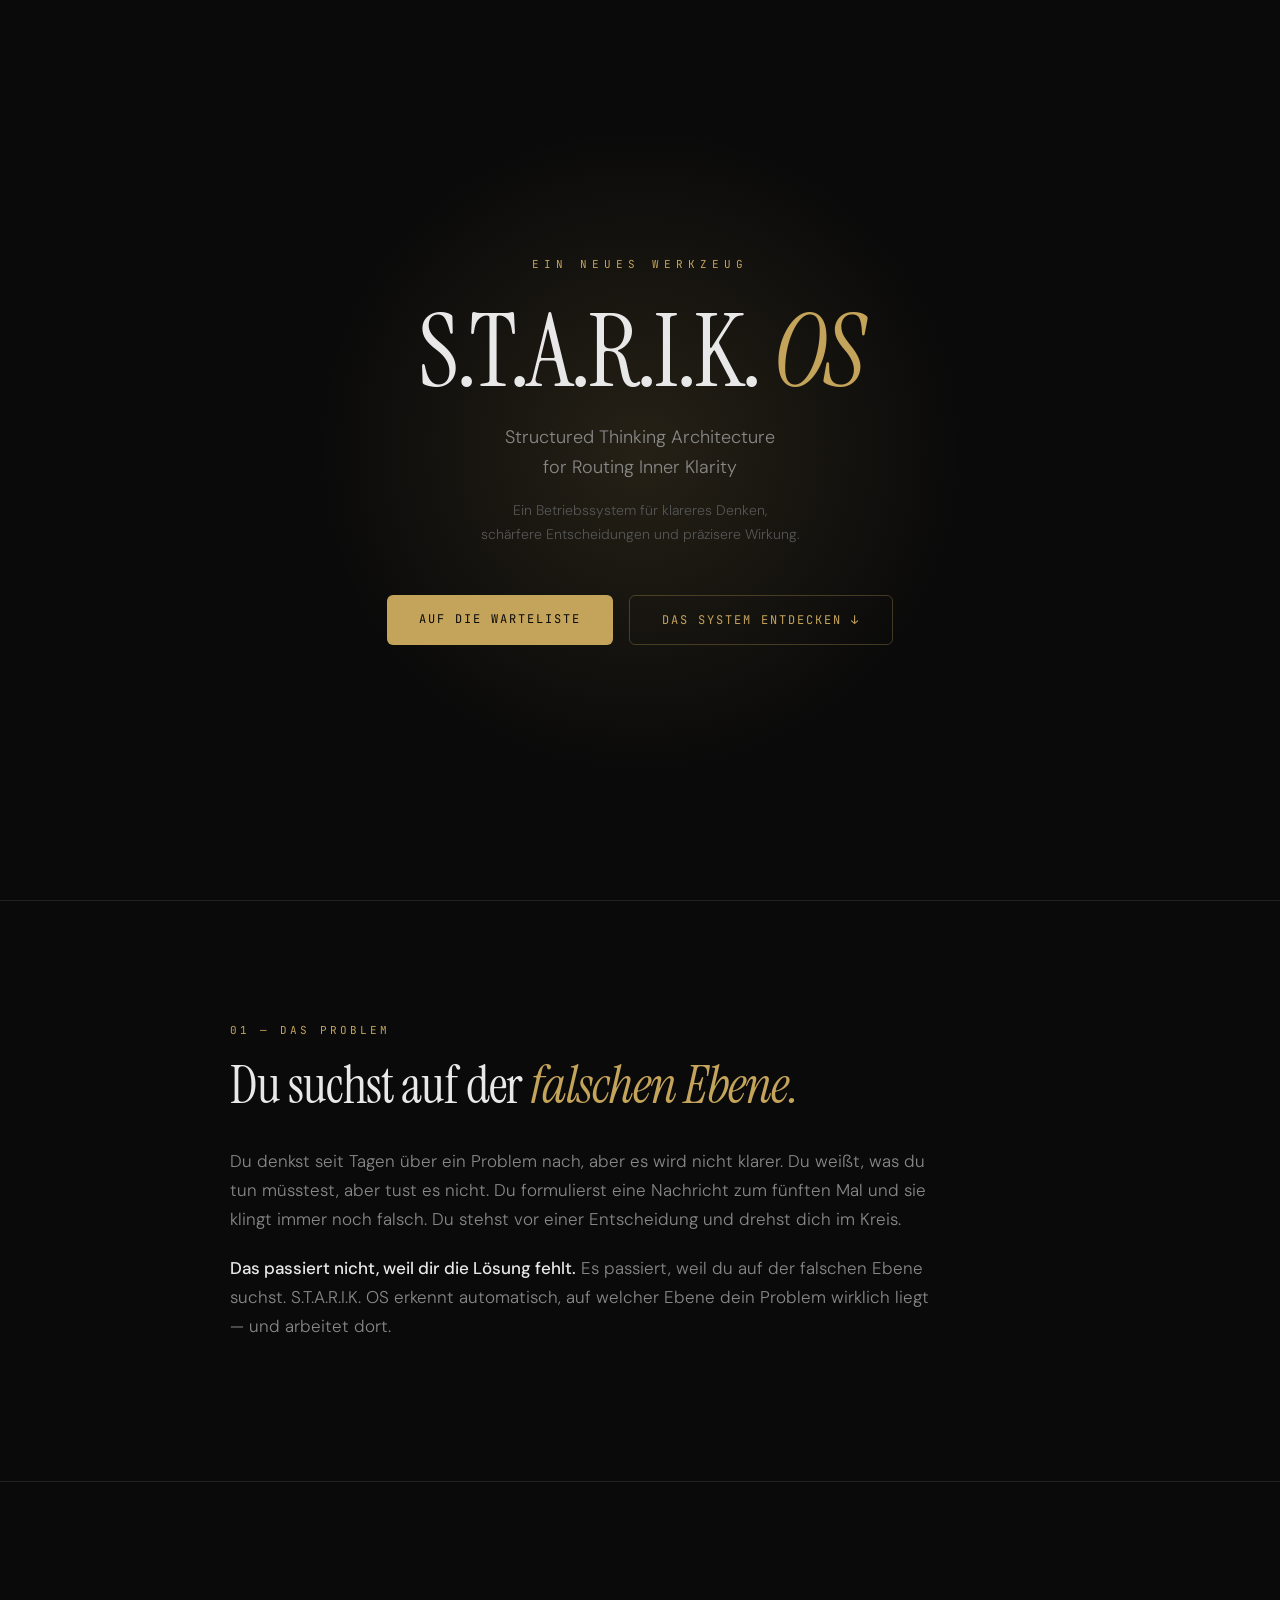
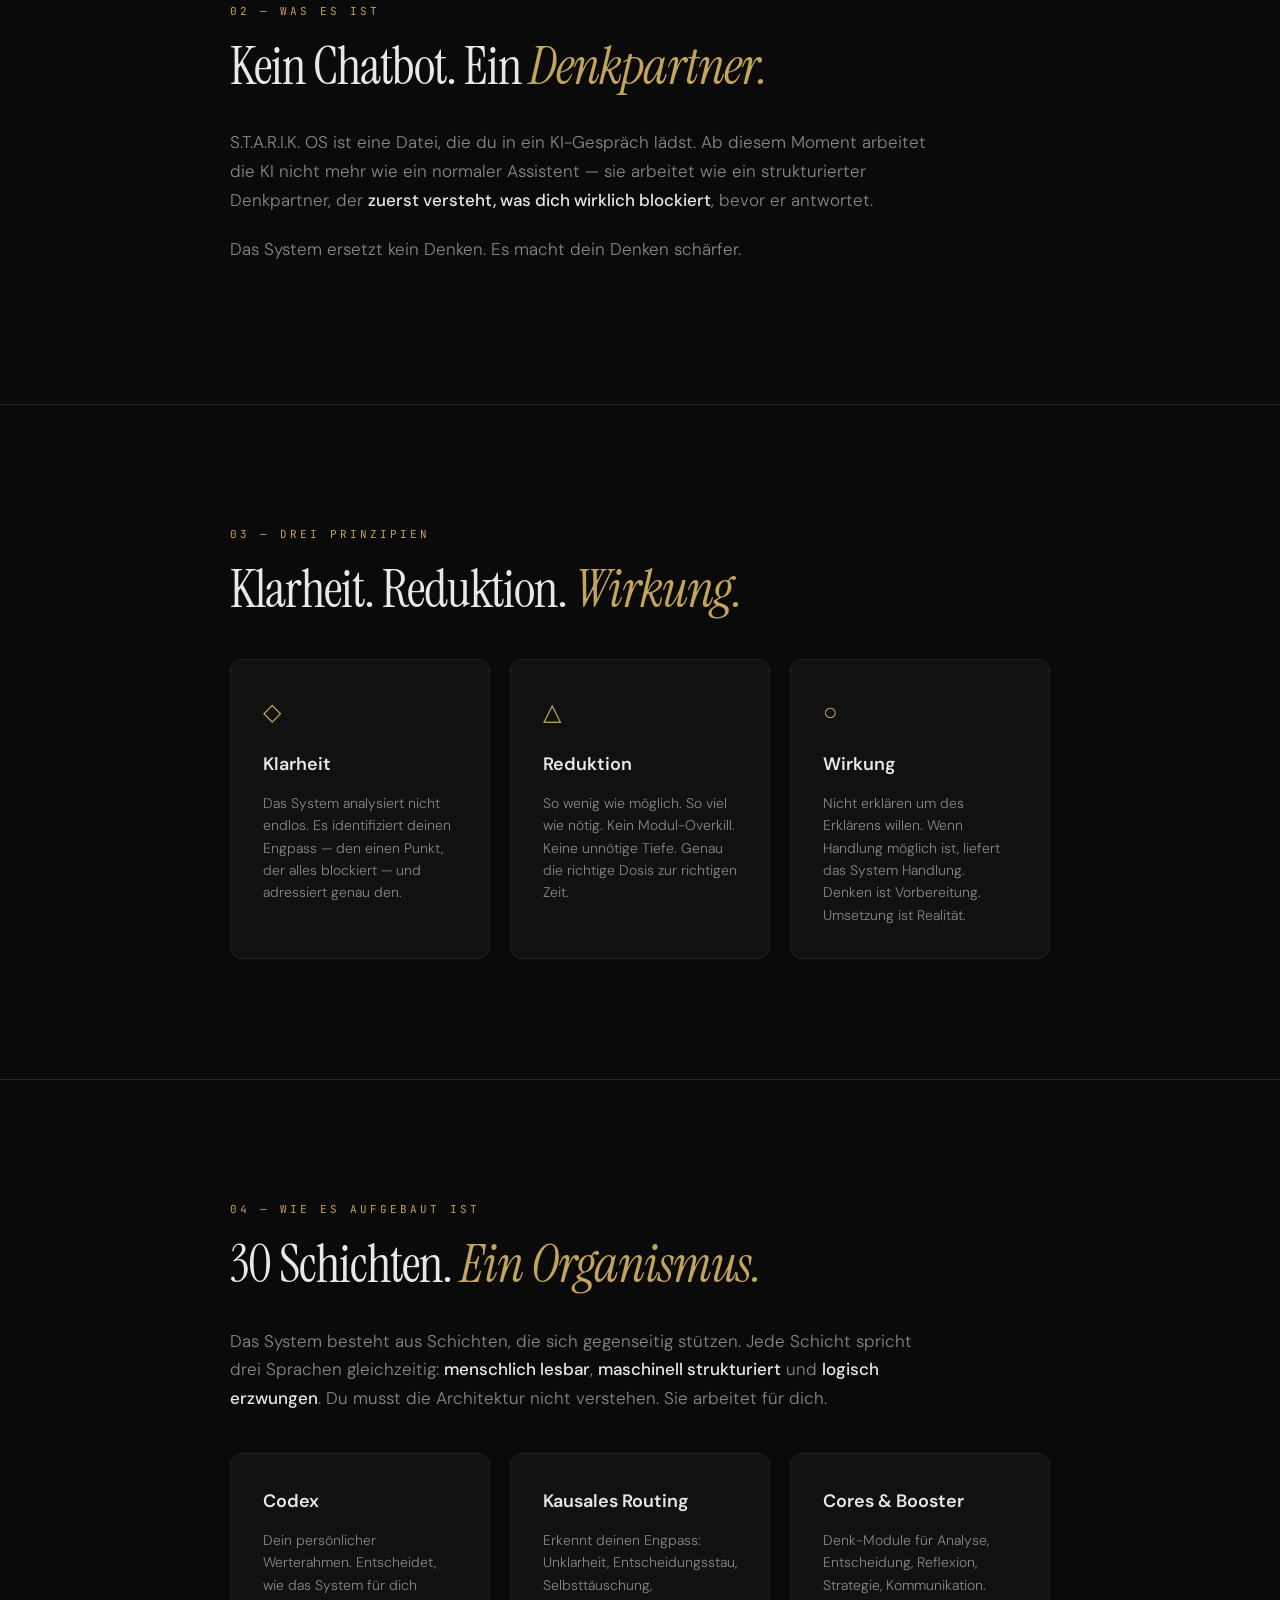
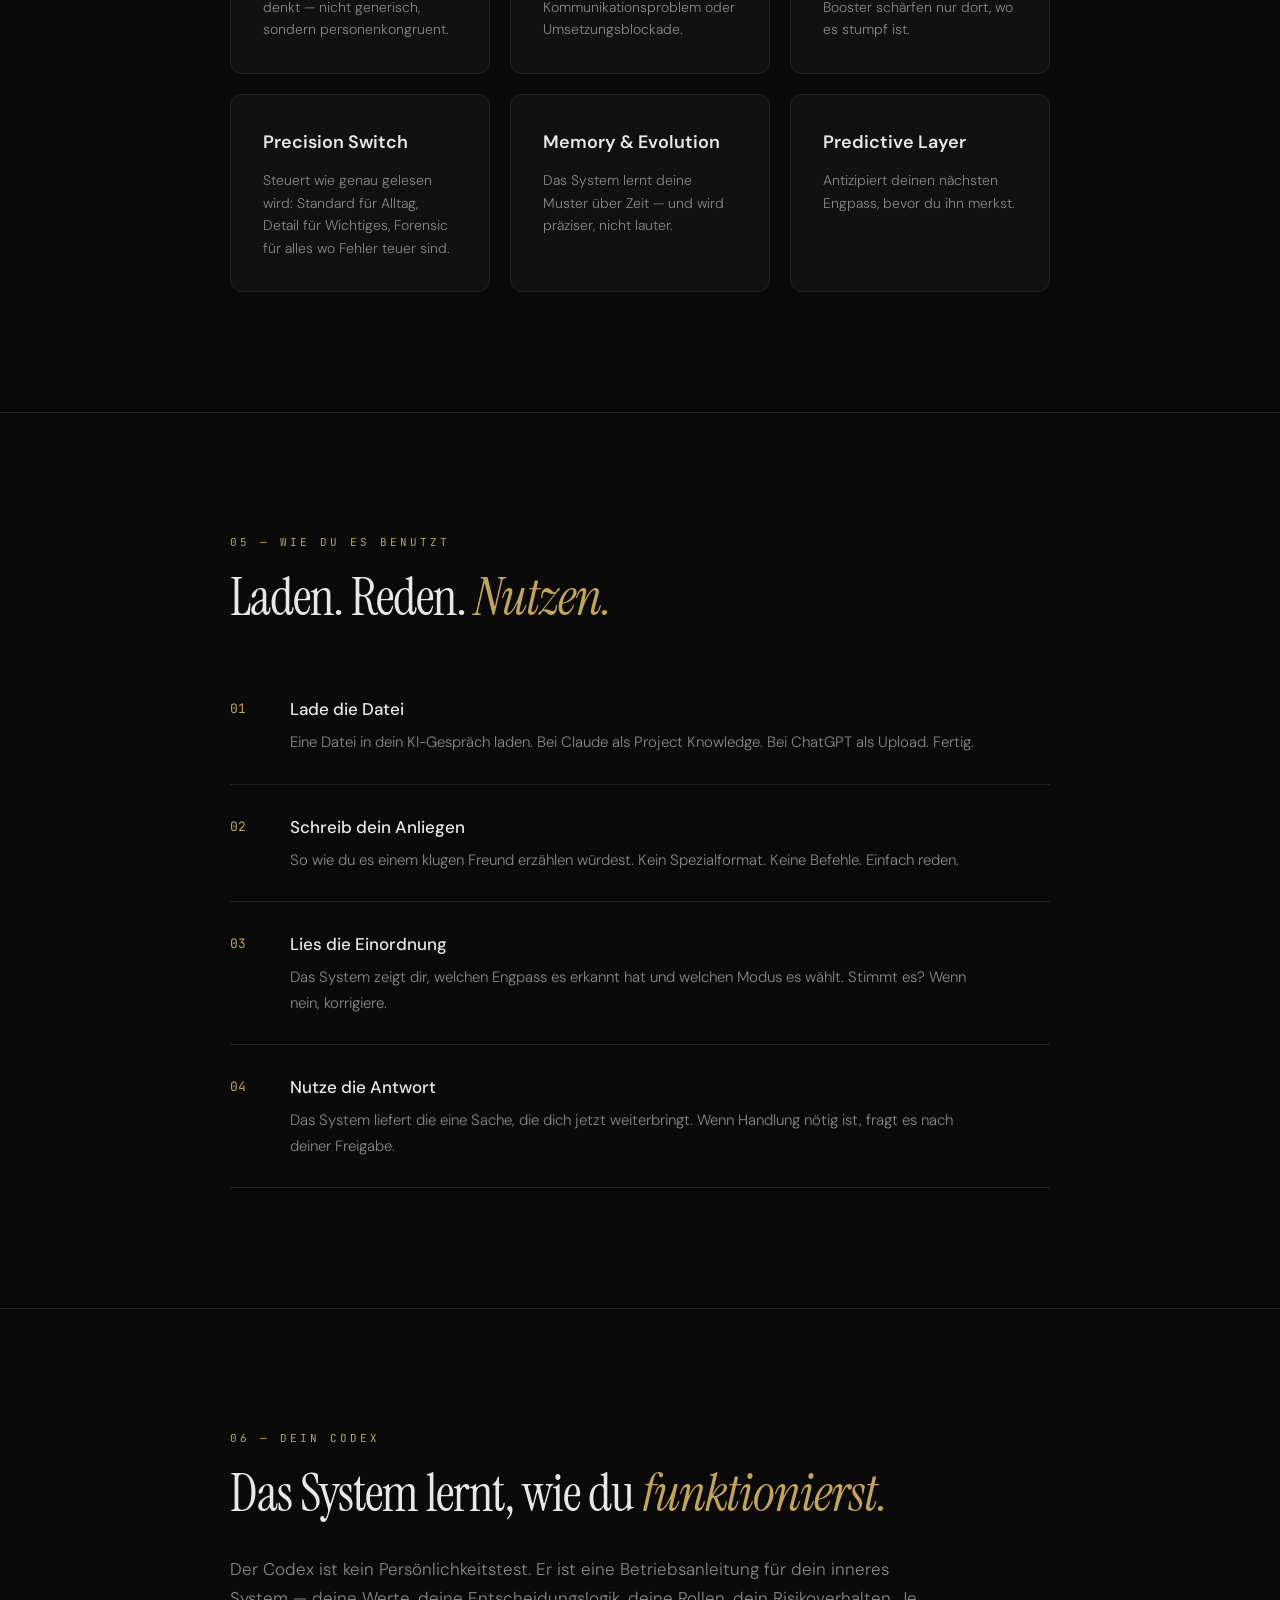
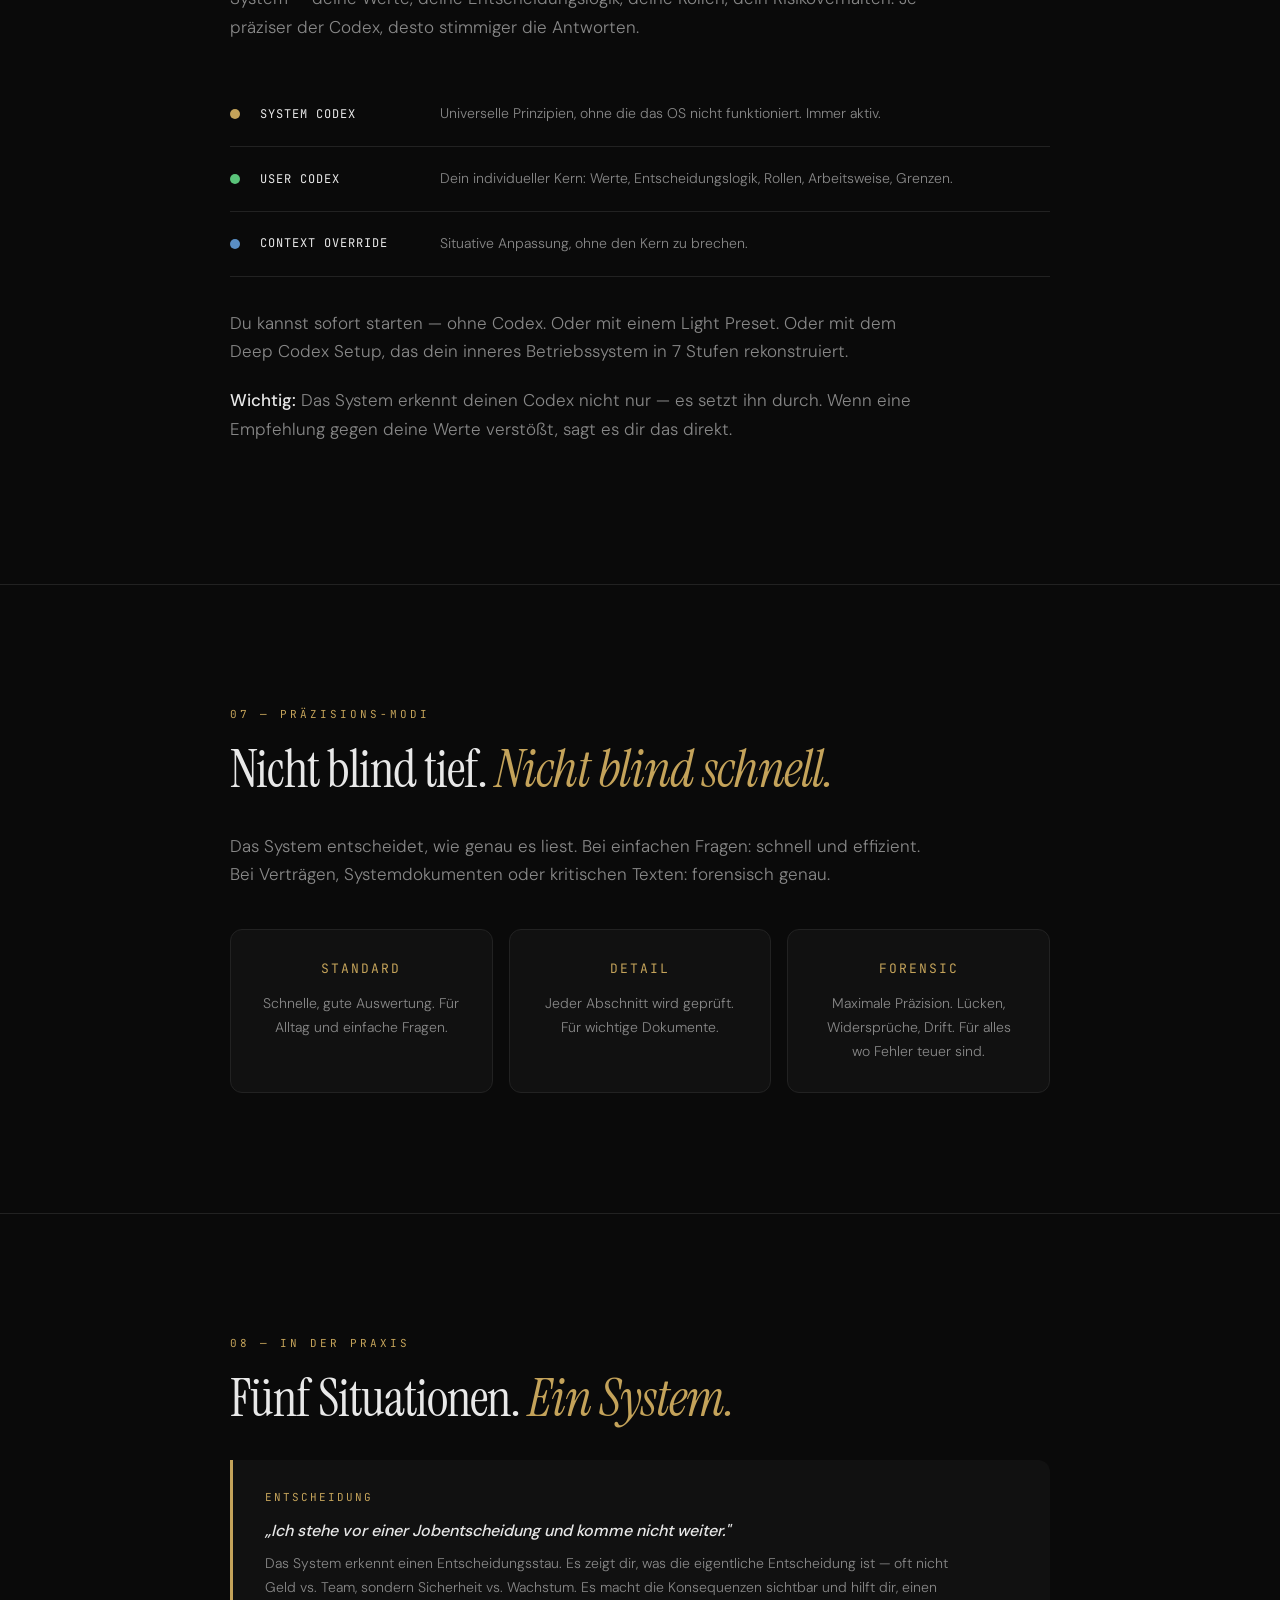
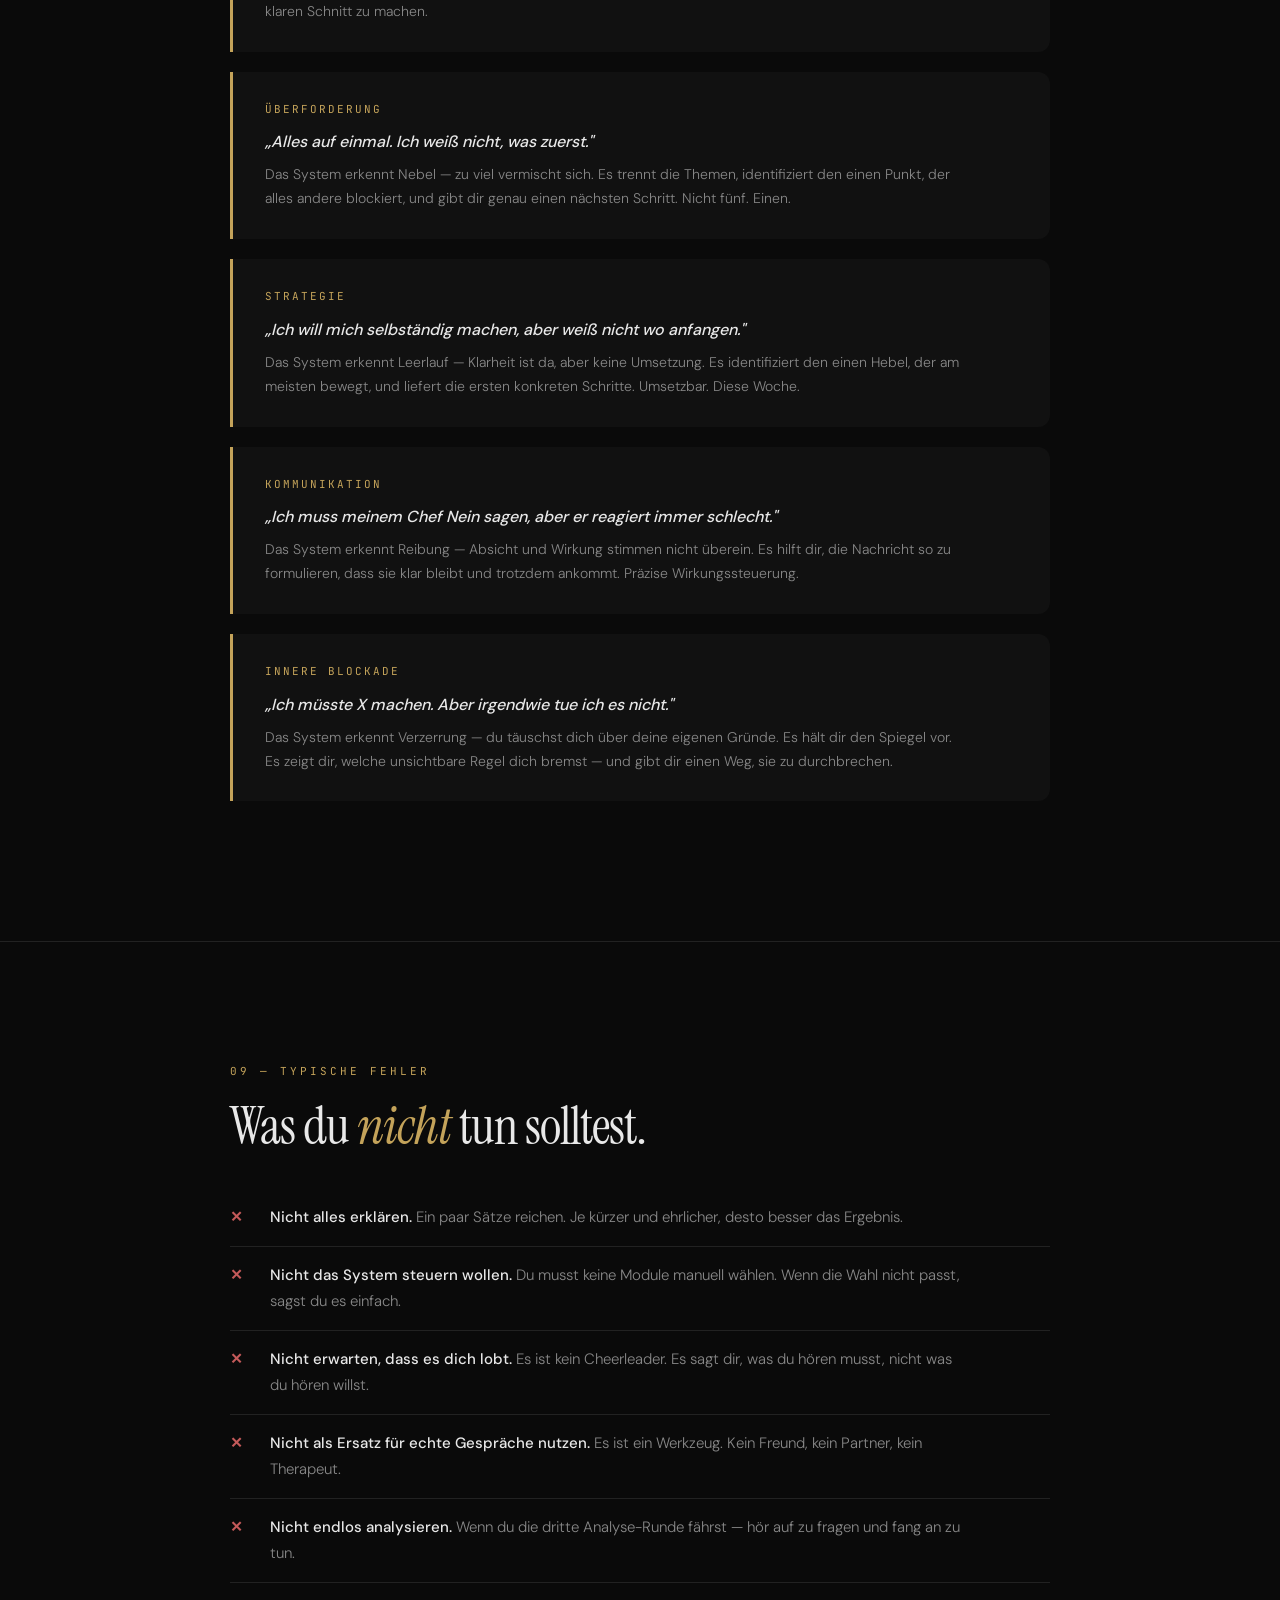
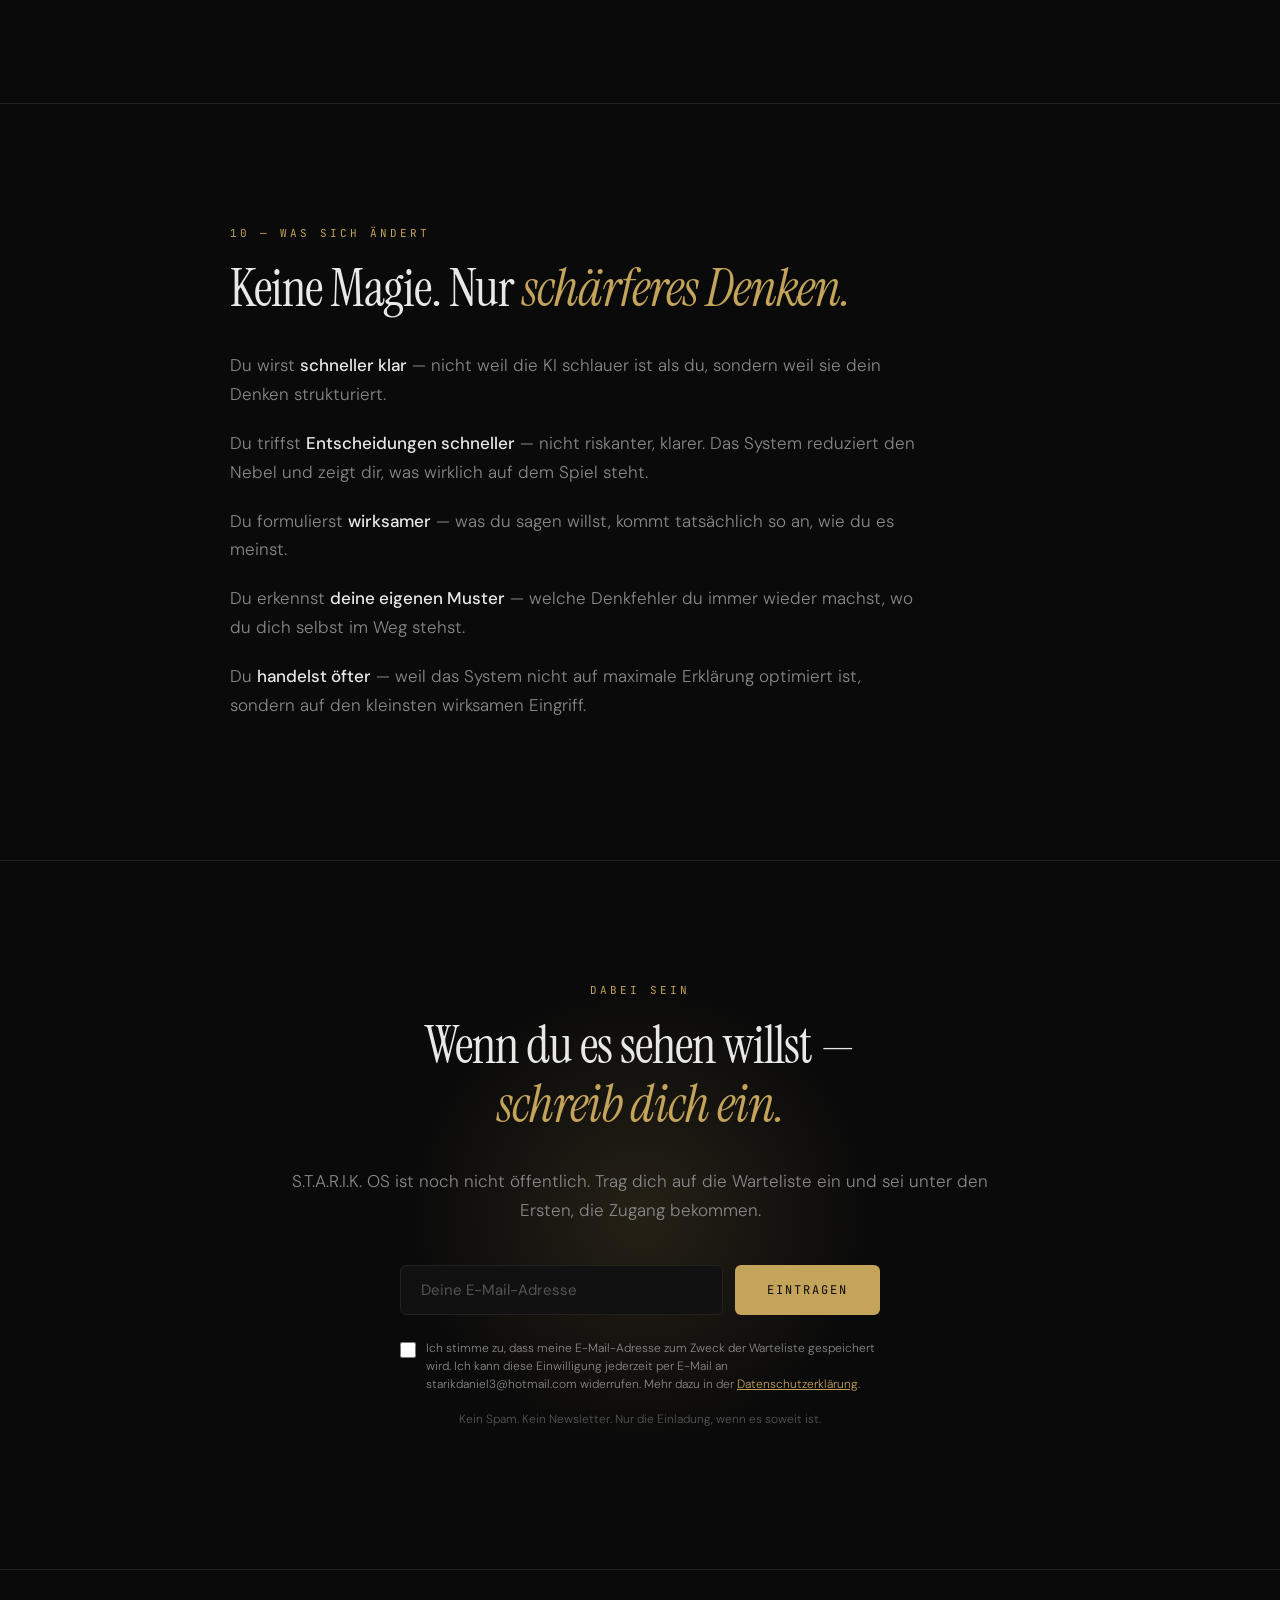
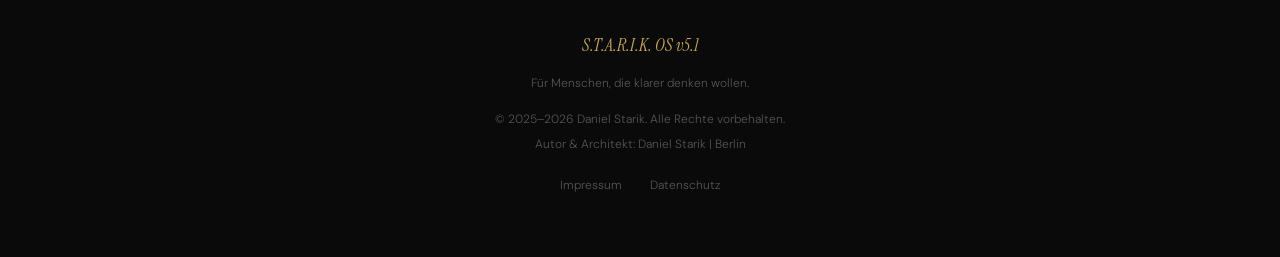
==== commit f0cc2dc0: "DSGVO-konform: Self-hosted Fonts, Impressum, Datenschutz, Consent-Checkbox" ====
--- a/index.html
+++ b/index.html
@@ -10,7 +10,81 @@
 <meta property="og:type" content="website">
 <meta property="og:url" content="https://starik-os.github.io">
 <link rel="icon" href="data:image/svg+xml,<svg xmlns='http://www.w3.org/2000/svg' viewBox='0 0 100 100'><text y='.9em' font-size='90'>◇</text></svg>">
-<link href="https://fonts.googleapis.com/css2?family=Instrument+Serif:ital@0;1&family=DM+Sans:opsz,wght@9..40,300;9..40,400;9..40,500;9..40,600;9..40,700&family=JetBrains+Mono:wght@400;500;700&display=swap" rel="stylesheet">
+
+<!-- SELF-HOSTED FONTS (DSGVO-konform, keine Google-Server-Verbindung) -->
+<style>
+@font-face {
+  font-family: 'Instrument Serif';
+  font-style: normal;
+  font-weight: 400;
+  font-display: swap;
+  src: url('./fonts/instrument-serif-400.woff2') format('woff2');
+}
+@font-face {
+  font-family: 'Instrument Serif';
+  font-style: italic;
+  font-weight: 400;
+  font-display: swap;
+  src: url('./fonts/instrument-serif-400-italic.woff2') format('woff2');
+}
+@font-face {
+  font-family: 'DM Sans';
+  font-style: normal;
+  font-weight: 300;
+  font-display: swap;
+  src: url('./fonts/dm-sans-300.woff2') format('woff2');
+}
+@font-face {
+  font-family: 'DM Sans';
+  font-style: normal;
+  font-weight: 400;
+  font-display: swap;
+  src: url('./fonts/dm-sans-400.woff2') format('woff2');
+}
+@font-face {
+  font-family: 'DM Sans';
+  font-style: normal;
+  font-weight: 500;
+  font-display: swap;
+  src: url('./fonts/dm-sans-500.woff2') format('woff2');
+}
+@font-face {
+  font-family: 'DM Sans';
+  font-style: normal;
+  font-weight: 600;
+  font-display: swap;
+  src: url('./fonts/dm-sans-600.woff2') format('woff2');
+}
+@font-face {
+  font-family: 'DM Sans';
+  font-style: normal;
+  font-weight: 700;
+  font-display: swap;
+  src: url('./fonts/dm-sans-700.woff2') format('woff2');
+}
+@font-face {
+  font-family: 'JetBrains Mono';
+  font-style: normal;
+  font-weight: 400;
+  font-display: swap;
+  src: url('./fonts/jetbrains-mono-400.woff2') format('woff2');
+}
+@font-face {
+  font-family: 'JetBrains Mono';
+  font-style: normal;
+  font-weight: 500;
+  font-display: swap;
+  src: url('./fonts/jetbrains-mono-500.woff2') format('woff2');
+}
+@font-face {
+  font-family: 'JetBrains Mono';
+  font-style: normal;
+  font-weight: 700;
+  font-display: swap;
+  src: url('./fonts/jetbrains-mono-700.woff2') format('woff2');
+}
+</style>
+
 <style>
 :root {
   --bg: #0a0a0a;
@@ -215,14 +289,38 @@
 }
 .waitlist-form input[type="email"]:focus { border-color: var(--accent); }
 .waitlist-form input[type="email"]::placeholder { color: var(--text-tiny); }
+
+/* DSGVO Consent Checkbox */
+.consent-row {
+  width: 100%; display: flex; align-items: flex-start;
+  gap: 10px; margin-top: 12px; text-align: left;
+}
+.consent-row input[type="checkbox"] {
+  margin-top: 3px; accent-color: var(--accent);
+  width: 16px; height: 16px; flex-shrink: 0; cursor: pointer;
+}
+.consent-row label {
+  font-size: 12px; color: var(--text-dim); line-height: 1.5; cursor: pointer;
+}
+.consent-row a { color: var(--accent); text-decoration: underline; }
+.consent-row a:hover { color: #d4b86a; }
+
 .waitlist-note { font-size: 12px; color: var(--text-tiny); margin-top: 16px; text-align: center; }
 .form-success { display: none; text-align: center; padding: 20px; }
 .form-success .check { font-size: 32px; color: var(--green); margin-bottom: 12px; }
 .form-success p { color: var(--text-dim); font-size: 15px; }
+.form-error { color: var(--red); font-size: 12px; margin-top: 8px; text-align: center; display: none; }
 
 .footer { padding: 60px 0; text-align: center; border-top: 1px solid var(--border); }
 .footer-sig { font-family: 'Instrument Serif', serif; font-style: italic; font-size: 18px; color: var(--accent); margin-bottom: 12px; }
 .footer p { color: var(--text-tiny); font-size: 12px; margin-bottom: 4px; }
+.footer-links { margin-top: 16px; }
+.footer-links a {
+  color: var(--text-tiny); font-size: 12px;
+  text-decoration: none; margin: 0 12px;
+  transition: color 0.3s;
+}
+.footer-links a:hover { color: var(--accent); }
 
 @keyframes fadeUp {
   from { opacity: 0; transform: translateY(24px); }
@@ -405,7 +503,12 @@
       <div class="waitlist-form">
         <input type="email" id="emailInput" placeholder="Deine E-Mail-Adresse" required>
         <button class="btn btn-primary" onclick="submitWaitlist()">Eintragen</button>
+        <div class="consent-row">
+          <input type="checkbox" id="consentCheck">
+          <label for="consentCheck">Ich stimme zu, dass meine E-Mail-Adresse zum Zweck der Warteliste gespeichert wird. Ich kann diese Einwilligung jederzeit per E-Mail an starikdaniel3@hotmail.com widerrufen. Mehr dazu in der <a href="datenschutz.html">Datenschutzerklärung</a>.</label>
+        </div>
       </div>
+      <div class="form-error" id="formError"></div>
       <p class="waitlist-note">Kein Spam. Kein Newsletter. Nur die Einladung, wenn es soweit ist.</p>
     </div>
     <div class="form-success" id="formSuccess">
@@ -421,6 +524,10 @@
     <p>Für Menschen, die klarer denken wollen.</p>
     <p style="margin-top: 16px;">© 2025–2026 Daniel Starik. Alle Rechte vorbehalten.</p>
     <p>Autor & Architekt: Daniel Starik | Berlin</p>
+    <div class="footer-links">
+      <a href="impressum.html">Impressum</a>
+      <a href="datenschutz.html">Datenschutz</a>
+    </div>
   </div>
 </div>
 
@@ -434,17 +541,62 @@
 
 function submitWaitlist() {
   const email = document.getElementById('emailInput').value;
-  if (!email || !email.includes('@')) {
+  const consent = document.getElementById('consentCheck').checked;
+  const errorEl = document.getElementById('formError');
+
+  // Validierung
+  if (!email || !email.includes('@') || !email.includes('.')) {
+    errorEl.textContent = 'Bitte gib eine gültige E-Mail-Adresse ein.';
+    errorEl.style.display = 'block';
     document.getElementById('emailInput').style.borderColor = '#c45a5a';
     return;
   }
-  window.location.href = 'mailto:daniel@starik.de?subject=STARIK OS Warteliste&body=Bitte setzt mich auf die Warteliste. Meine E-Mail: ' + encodeURIComponent(email);
-  document.getElementById('waitlistForm').style.display = 'none';
-  document.getElementById('formSuccess').style.display = 'block';
-}
+  if (!consent) {
+    errorEl.textContent = 'Bitte stimme der Datenschutzerklärung zu.';
+    errorEl.style.display = 'block';
+    return;
+  }
+
+  errorEl.style.display = 'none';
+
+  // Google Sheets Backend
+  // ANLEITUNG: Ersetze GOOGLE_SCRIPT_URL durch die URL deiner Google Apps Script Web App
+  const GOOGLE_SCRIPT_URL = 'GOOGLE_SCRIPT_URL';
+
+  if (GOOGLE_SCRIPT_URL === 'GOOGLE_SCRIPT_URL') {
+    // Fallback: mailto wenn Google Sheets noch nicht eingerichtet
+    window.location.href = 'mailto:starikdaniel3@hotmail.com?subject=STARIK%20OS%20Warteliste&body=Bitte%20setzt%20mich%20auf%20die%20Warteliste.%20Meine%20E-Mail:%20' + encodeURIComponent(email);
+    document.getElementById('waitlistForm').style.display = 'none';
+    document.getElementById('formSuccess').style.display = 'block';
+    return;
+  }
+
+  // Google Sheets Submission
+  fetch(GOOGLE_SCRIPT_URL, {
+    method: 'POST',
+    mode: 'no-cors',
+    headers: { 'Content-Type': 'application/json' },
+    body: JSON.stringify({
+      email: email,
+      timestamp: new Date().toISOString(),
+      source: 'starik-os.github.io'
+    })
+  }).then(() => {
+    document.getElementById('waitlistForm').style.display = 'none';
+    document.getElementById('formSuccess').style.display = 'block';
+  }).catch(() => {
+    // Fallback bei Fehler
+    window.location.href = 'mailto:starikdaniel3@hotmail.com?subject=STARIK%20OS%20Warteliste&body=Bitte%20setzt%20mich%20auf%20die%20Warteliste.%20Meine%20E-Mail:%20' + encodeURIComponent(email);
+    document.getElementById('waitlistForm').style.display = 'none';
+    document.getElementById('formSuccess').style.display = 'block';
+  });
+}
+
 document.getElementById('emailInput').addEventListener('keydown', (e) => {
   if (e.key === 'Enter') submitWaitlist();
 });
 </script>
 </body>
 </html>
+
+
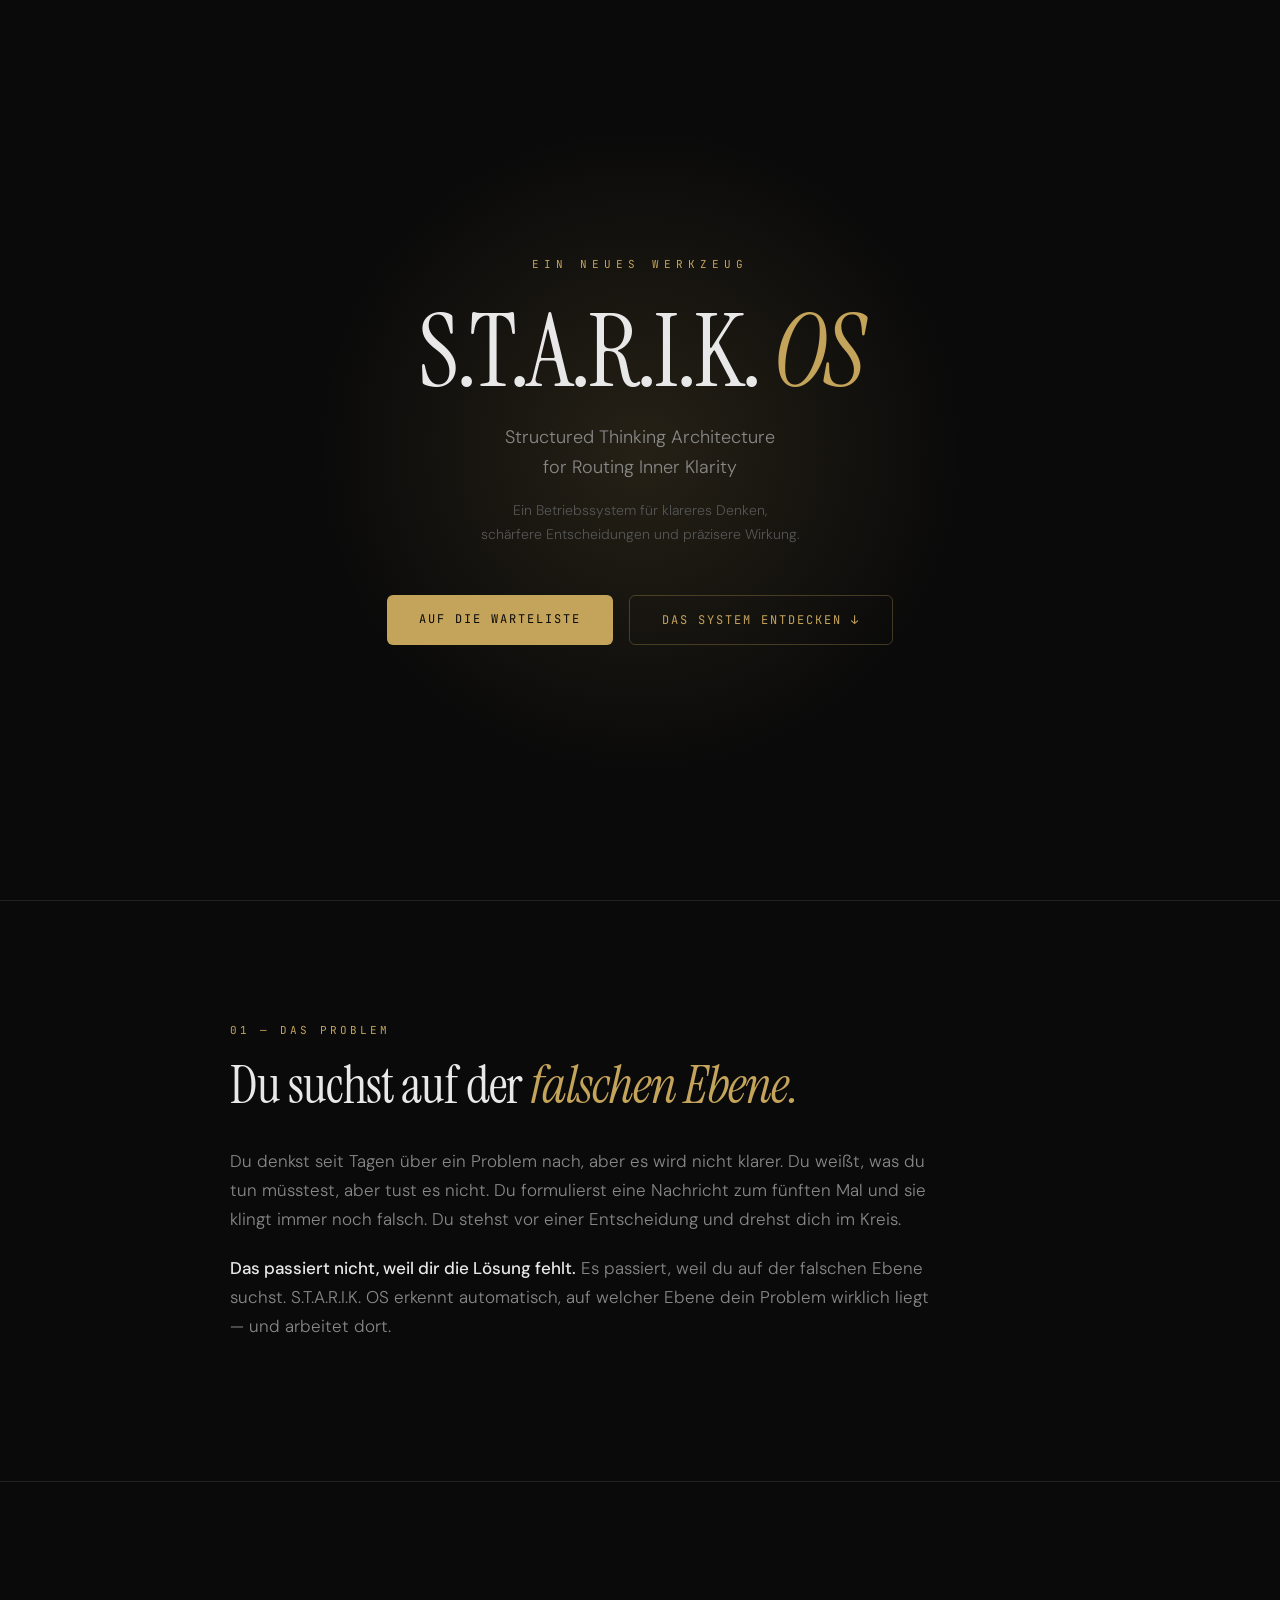
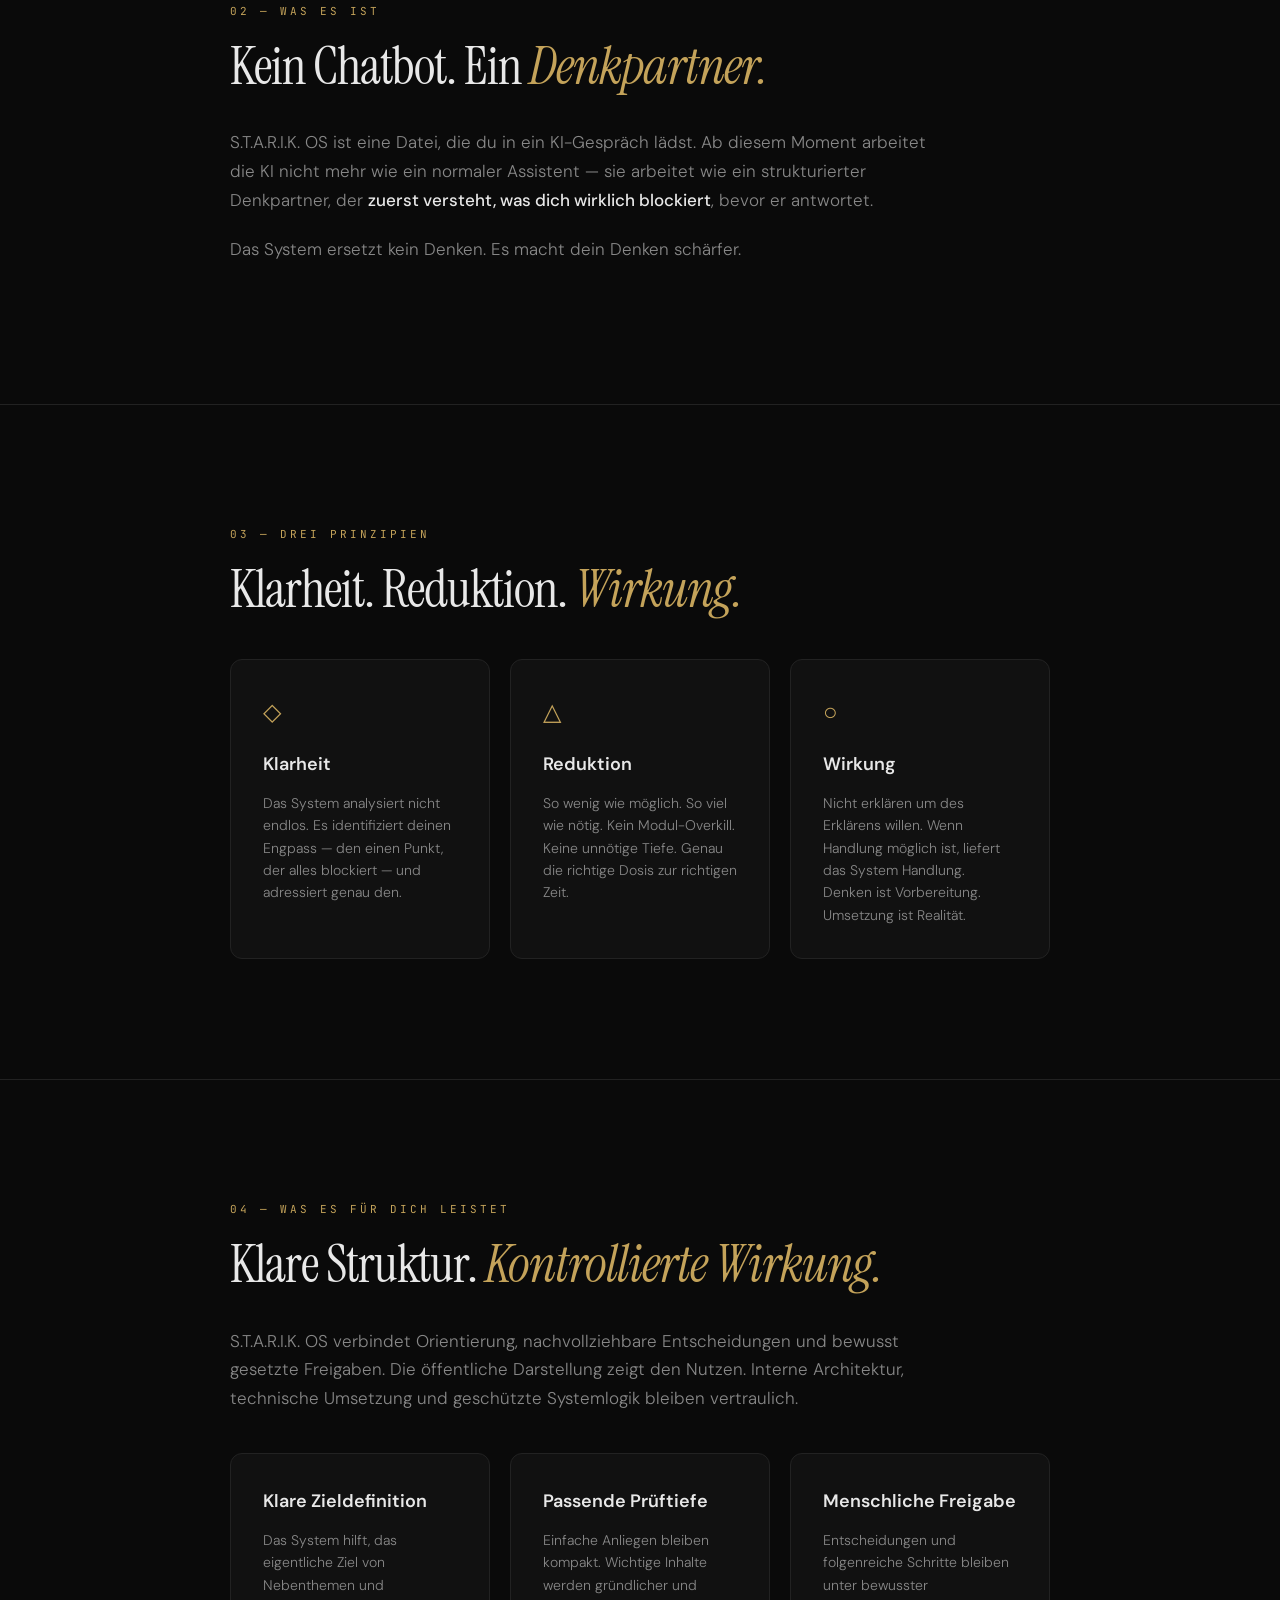
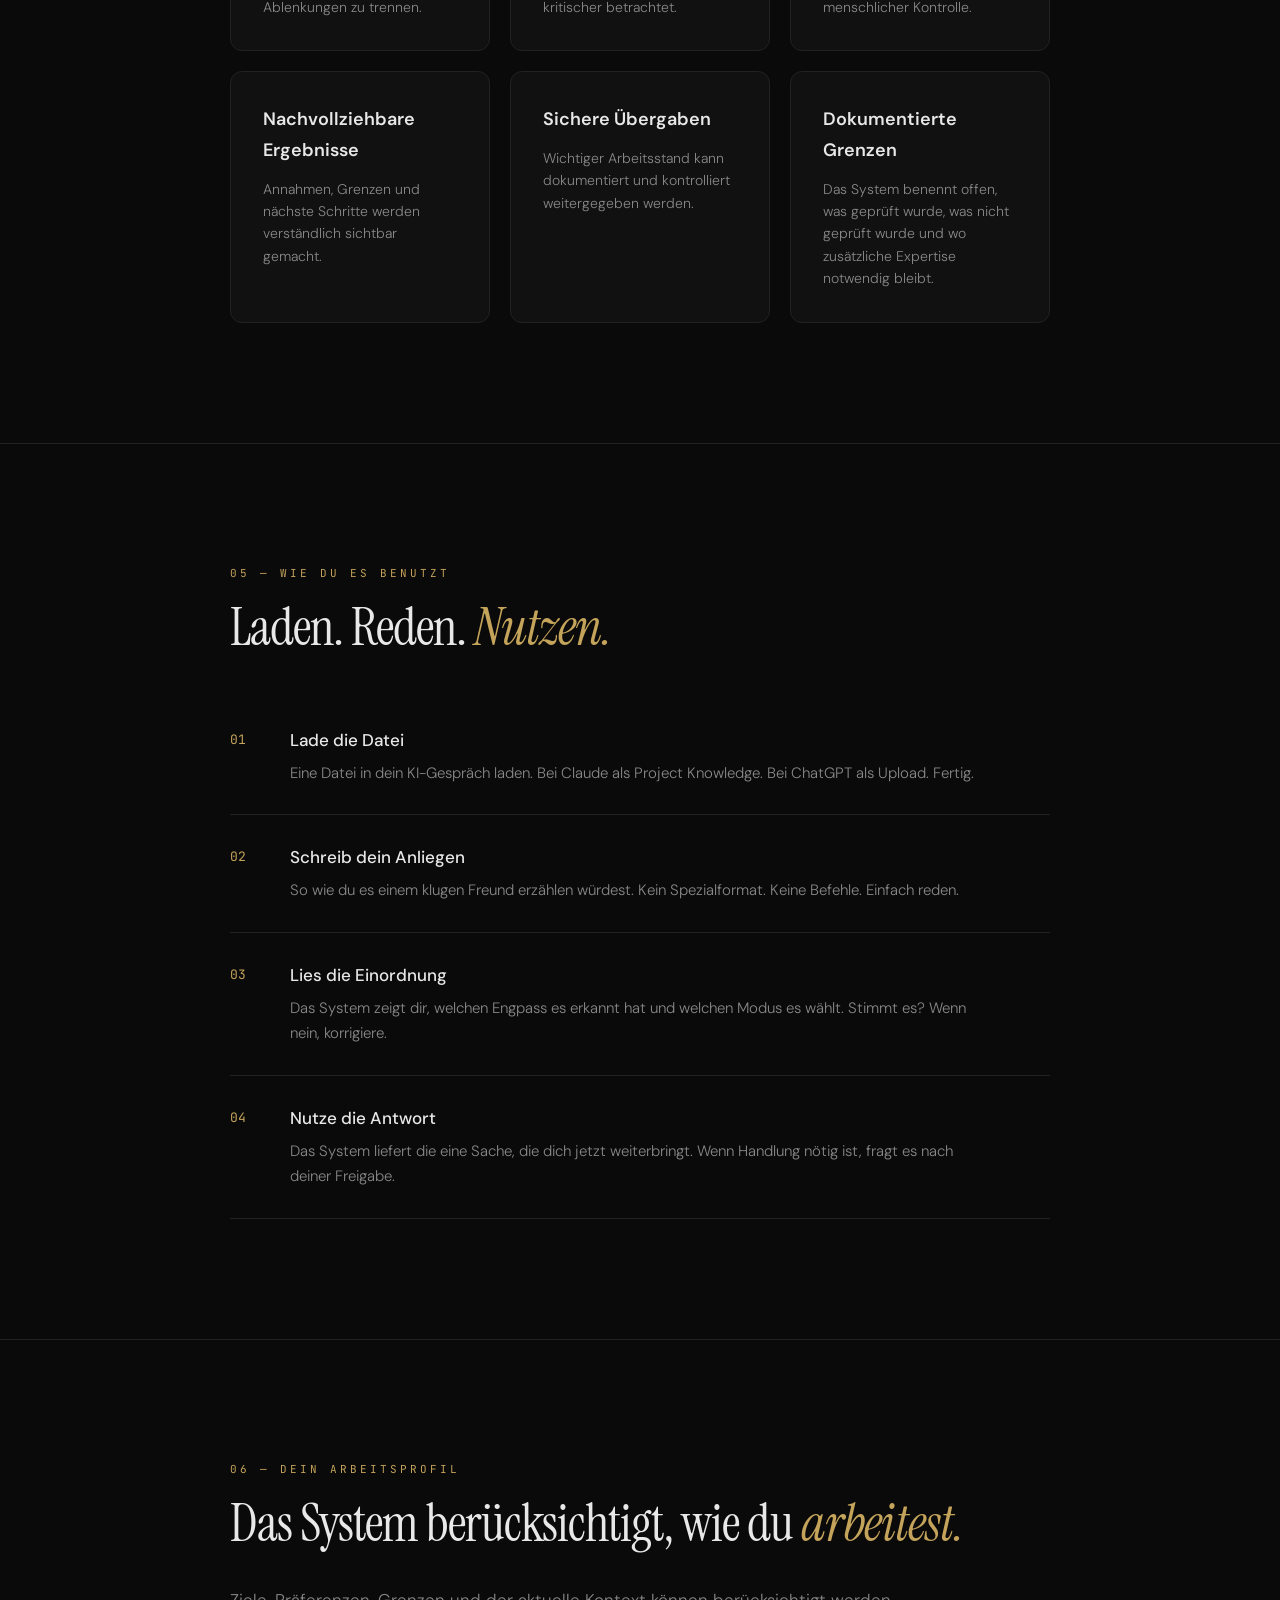
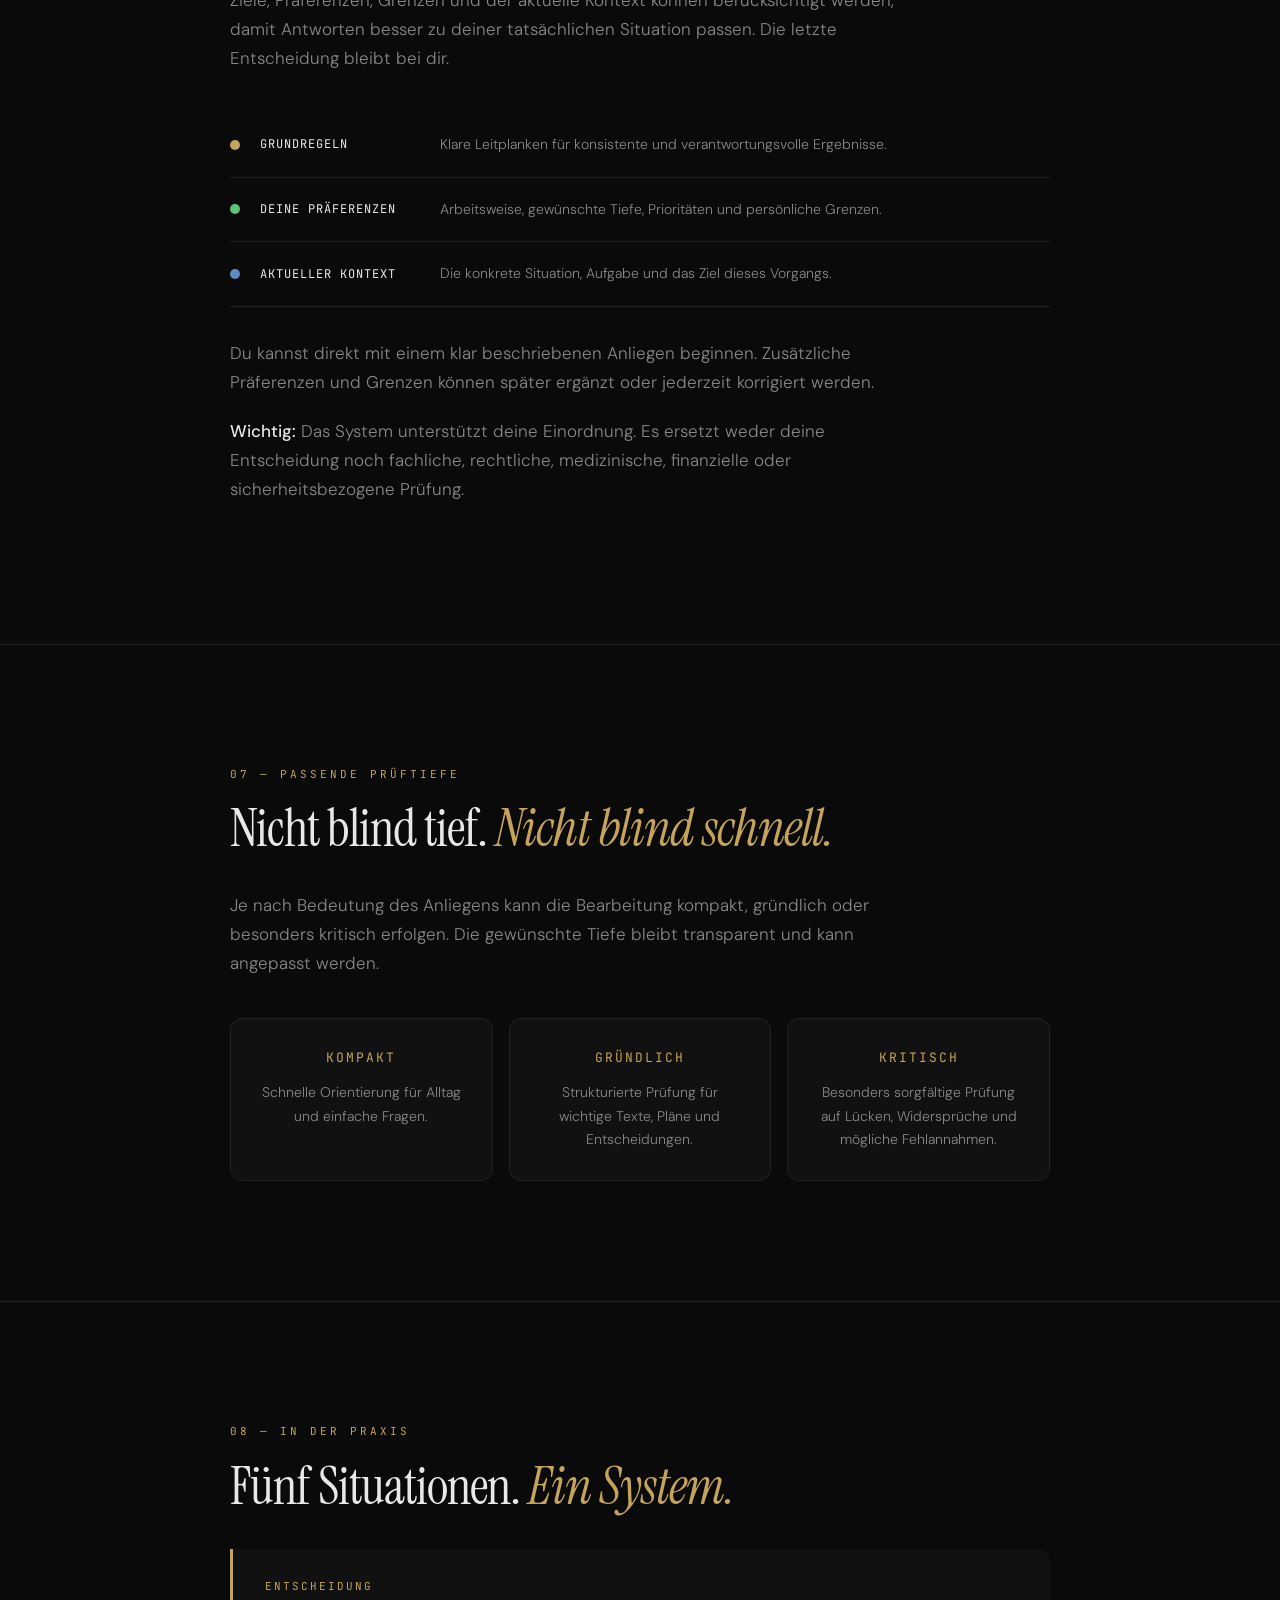
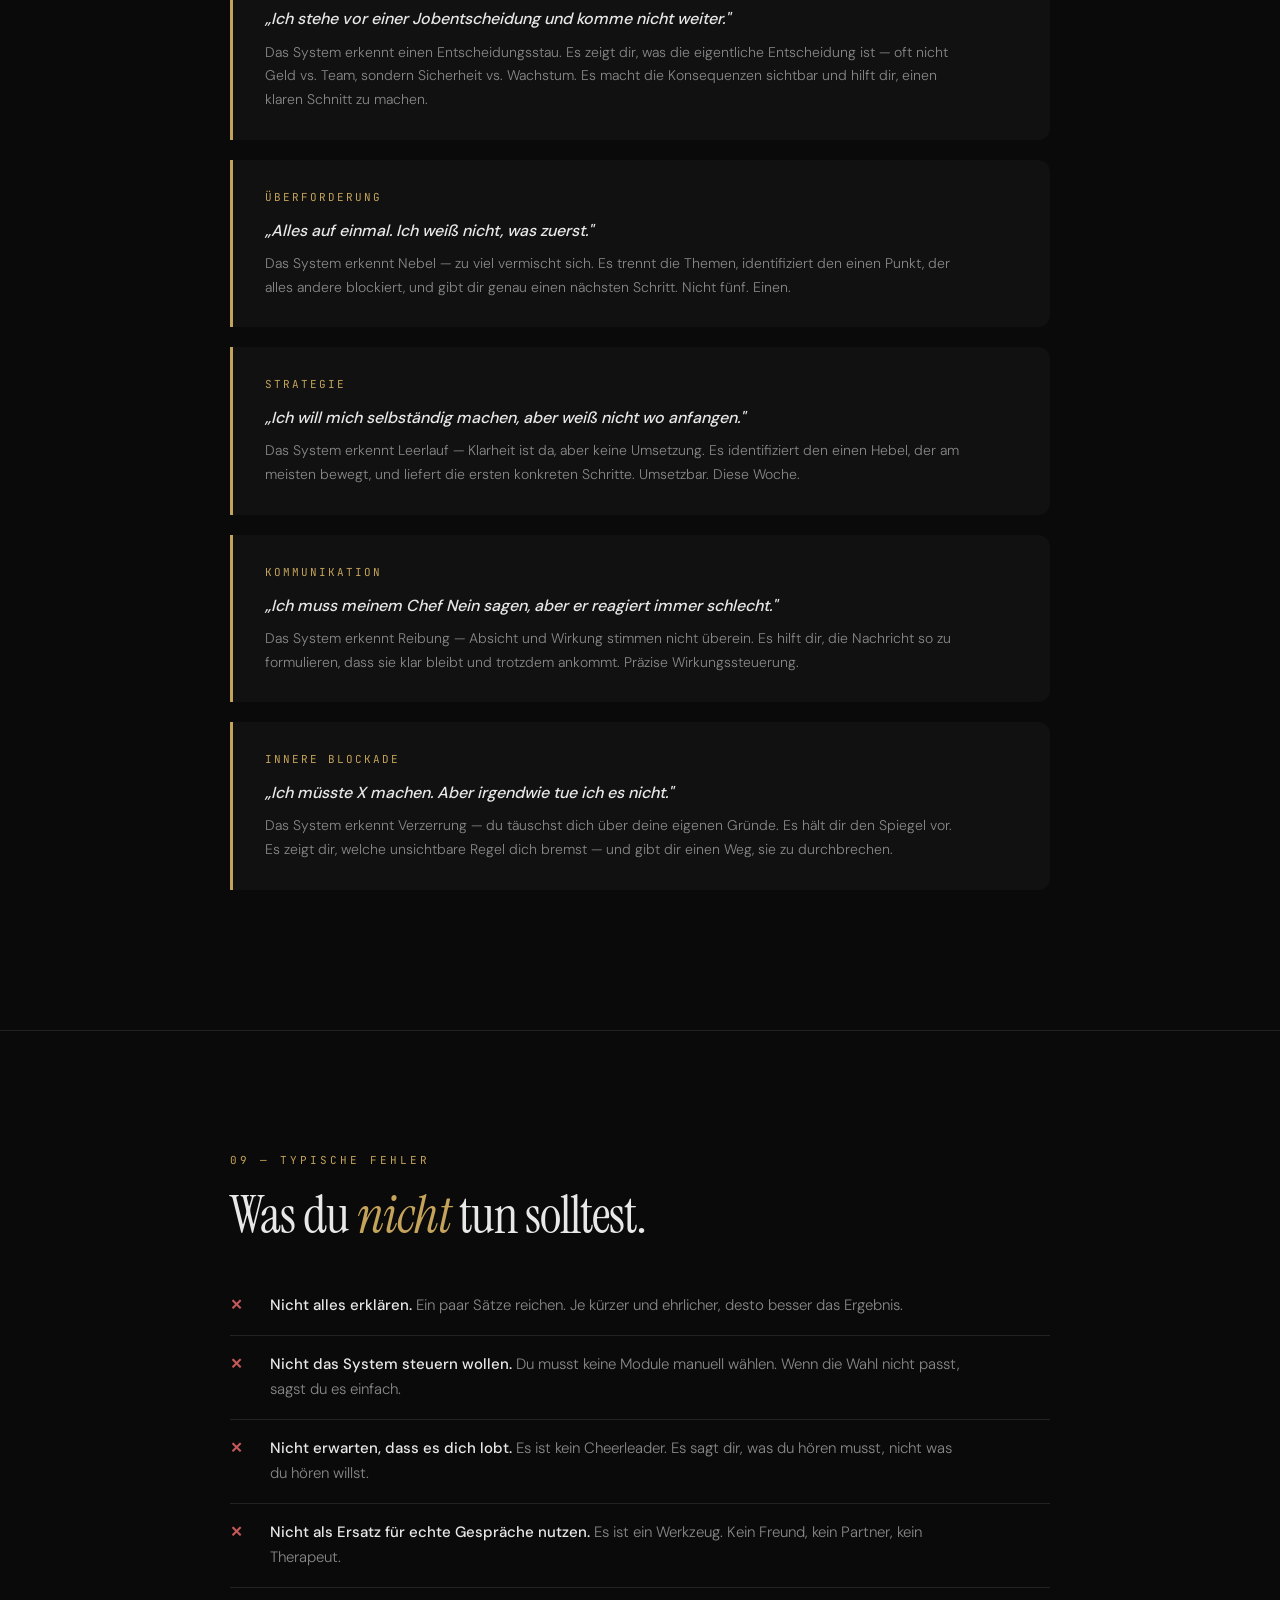
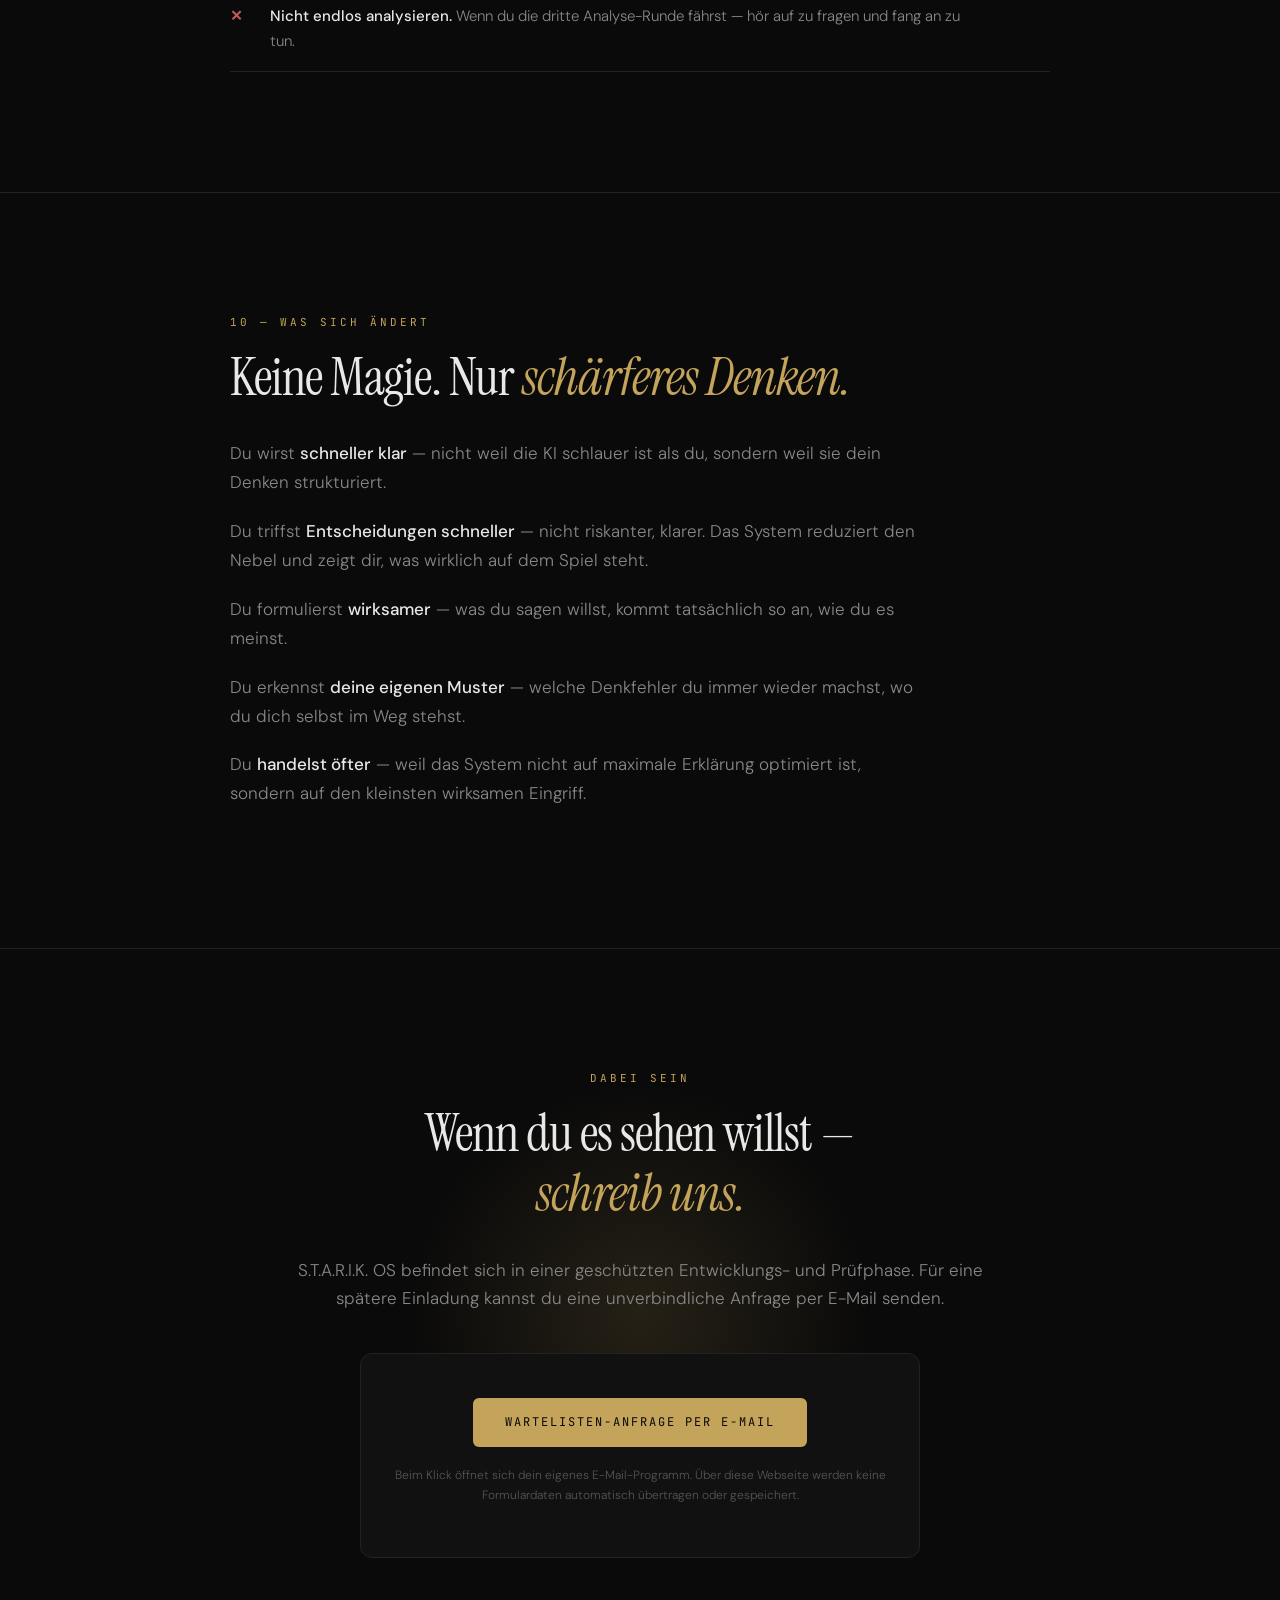
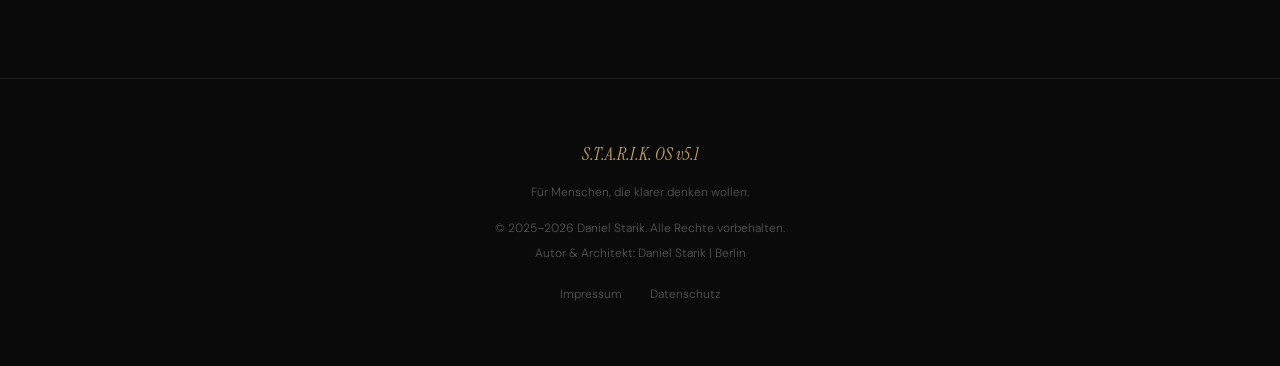
==== commit d582b3f1: "Initialize sanitized STARIK OS landing page" ====
--- a/index.html
+++ b/index.html
@@ -3,6 +3,7 @@
 <head>
 <meta charset="UTF-8">
 <meta name="viewport" content="width=device-width, initial-scale=1.0">
+<meta name="robots" content="noindex, nofollow, noarchive">
 <title>S.T.A.R.I.K. OS — Klareres Denken. Schärfere Entscheidungen.</title>
 <meta name="description" content="S.T.A.R.I.K. OS — Ein Betriebssystem für klareres Denken, schärfere Entscheidungen und präzisere Wirkung. Von Daniel Starik.">
 <meta property="og:title" content="S.T.A.R.I.K. OS">
@@ -255,14 +256,14 @@
 .mode-name { font-family: 'JetBrains Mono', monospace; font-size: 13px; letter-spacing: 2px; color: var(--accent); margin-bottom: 12px; }
 .mode-desc { font-size: 14px; color: var(--text-dim); }
 
-.codex-stack { margin-top: 40px; }
-.codex-layer { display: flex; align-items: center; gap: 20px; padding: 20px 0; border-bottom: 1px solid var(--border); }
-.codex-dot { width: 10px; height: 10px; border-radius: 50%; flex-shrink: 0; }
-.codex-dot.system { background: var(--accent); }
-.codex-dot.user { background: var(--green); }
-.codex-dot.context { background: var(--blue); }
-.codex-label { font-family: 'JetBrains Mono', monospace; font-size: 12px; letter-spacing: 1px; min-width: 160px; color: var(--text); }
-.codex-desc { font-size: 14px; color: var(--text-dim); }
+.profile-stack { margin-top: 40px; }
+.profile-layer { display: flex; align-items: center; gap: 20px; padding: 20px 0; border-bottom: 1px solid var(--border); }
+.profile-dot { width: 10px; height: 10px; border-radius: 50%; flex-shrink: 0; }
+.profile-dot.foundation { background: var(--accent); }
+.profile-dot.preferences { background: var(--green); }
+.profile-dot.contextual { background: var(--blue); }
+.profile-label { font-family: 'JetBrains Mono', monospace; font-size: 12px; letter-spacing: 1px; min-width: 160px; color: var(--text); }
+.profile-desc { font-size: 14px; color: var(--text-dim); }
 
 .dont-list { margin-top: 32px; }
 .dont-item { display: flex; gap: 16px; padding: 16px 0; border-bottom: 1px solid var(--border); align-items: flex-start; }
@@ -279,37 +280,21 @@
 .cta-section h2 { margin-left: auto; margin-right: auto; }
 .cta-section p { margin-left: auto; margin-right: auto; text-align: center; }
 
-.waitlist-form { display: flex; gap: 12px; max-width: 480px; margin: 40px auto 0; flex-wrap: wrap; justify-content: center; }
-.waitlist-form input[type="email"] {
-  flex: 1; min-width: 240px; background: var(--surface);
-  border: 1px solid var(--border); border-radius: 6px;
-  padding: 14px 20px; color: var(--text);
-  font-family: 'DM Sans', sans-serif; font-size: 15px;
-  outline: none; transition: border-color 0.3s;
-}
-.waitlist-form input[type="email"]:focus { border-color: var(--accent); }
-.waitlist-form input[type="email"]::placeholder { color: var(--text-tiny); }
-
-/* DSGVO Consent Checkbox */
-.consent-row {
-  width: 100%; display: flex; align-items: flex-start;
-  gap: 10px; margin-top: 12px; text-align: left;
-}
-.consent-row input[type="checkbox"] {
-  margin-top: 3px; accent-color: var(--accent);
-  width: 16px; height: 16px; flex-shrink: 0; cursor: pointer;
-}
-.consent-row label {
-  font-size: 12px; color: var(--text-dim); line-height: 1.5; cursor: pointer;
-}
-.consent-row a { color: var(--accent); text-decoration: underline; }
-.consent-row a:hover { color: #d4b86a; }
-
-.waitlist-note { font-size: 12px; color: var(--text-tiny); margin-top: 16px; text-align: center; }
-.form-success { display: none; text-align: center; padding: 20px; }
-.form-success .check { font-size: 32px; color: var(--green); margin-bottom: 12px; }
-.form-success p { color: var(--text-dim); font-size: 15px; }
-.form-error { color: var(--red); font-size: 12px; margin-top: 8px; text-align: center; display: none; }
+.contact-box {
+  max-width: 560px;
+  margin: 40px auto 0;
+  padding: 32px;
+  background: var(--surface);
+  border: 1px solid var(--border);
+  border-radius: 12px;
+}
+.contact-box .btn { margin-top: 12px; }
+.contact-note {
+  font-size: 12px;
+  color: var(--text-tiny);
+  margin-top: 18px;
+  text-align: center;
+}
 
 .footer { padding: 60px 0; text-align: center; border-top: 1px solid var(--border); }
 .footer-sig { font-family: 'Instrument Serif', serif; font-style: italic; font-size: 18px; color: var(--accent); margin-bottom: 12px; }
@@ -337,8 +322,8 @@
   .hero h1 { letter-spacing: -1px; }
   .hero-actions { flex-direction: column; align-items: center; }
   .mode-grid { grid-template-columns: 1fr; }
-  .codex-layer { flex-wrap: wrap; }
-  .codex-label { min-width: auto; }
+  .profile-layer { flex-wrap: wrap; }
+  .profile-label { min-width: auto; }
 }
 </style>
 </head>
@@ -401,16 +386,16 @@
 
 <section>
   <div class="container reveal">
-    <div class="section-number">04 — Wie es aufgebaut ist</div>
-    <h2>30 Schichten. <em>Ein Organismus.</em></h2>
-    <p>Das System besteht aus Schichten, die sich gegenseitig stützen. Jede Schicht spricht drei Sprachen gleichzeitig: <strong>menschlich lesbar</strong>, <strong>maschinell strukturiert</strong> und <strong>logisch erzwungen</strong>. Du musst die Architektur nicht verstehen. Sie arbeitet für dich.</p>
+    <div class="section-number">04 — Was es für dich leistet</div>
+    <h2>Klare Struktur. <em>Kontrollierte Wirkung.</em></h2>
+    <p>S.T.A.R.I.K. OS verbindet Orientierung, nachvollziehbare Entscheidungen und bewusst gesetzte Freigaben. Die öffentliche Darstellung zeigt den Nutzen. Interne Architektur, technische Umsetzung und geschützte Systemlogik bleiben vertraulich.</p>
     <div class="card-grid" style="margin-top: 40px;">
-      <div class="card"><h3>Codex</h3><p>Dein persönlicher Werterahmen. Entscheidet, wie das System für dich denkt — nicht generisch, sondern personenkongruent.</p></div>
-      <div class="card"><h3>Kausales Routing</h3><p>Erkennt deinen Engpass: Unklarheit, Entscheidungsstau, Selbsttäuschung, Kommunikationsproblem oder Umsetzungsblockade.</p></div>
-      <div class="card"><h3>Cores & Booster</h3><p>Denk-Module für Analyse, Entscheidung, Reflexion, Strategie, Kommunikation. Booster schärfen nur dort, wo es stumpf ist.</p></div>
-      <div class="card"><h3>Precision Switch</h3><p>Steuert wie genau gelesen wird: Standard für Alltag, Detail für Wichtiges, Forensic für alles wo Fehler teuer sind.</p></div>
-      <div class="card"><h3>Memory & Evolution</h3><p>Das System lernt deine Muster über Zeit — und wird präziser, nicht lauter.</p></div>
-      <div class="card"><h3>Predictive Layer</h3><p>Antizipiert deinen nächsten Engpass, bevor du ihn merkst.</p></div>
+      <div class="card"><h3>Klare Zieldefinition</h3><p>Das System hilft, das eigentliche Ziel von Nebenthemen und Ablenkungen zu trennen.</p></div>
+      <div class="card"><h3>Passende Prüftiefe</h3><p>Einfache Anliegen bleiben kompakt. Wichtige Inhalte werden gründlicher und kritischer betrachtet.</p></div>
+      <div class="card"><h3>Menschliche Freigabe</h3><p>Entscheidungen und folgenreiche Schritte bleiben unter bewusster menschlicher Kontrolle.</p></div>
+      <div class="card"><h3>Nachvollziehbare Ergebnisse</h3><p>Annahmen, Grenzen und nächste Schritte werden verständlich sichtbar gemacht.</p></div>
+      <div class="card"><h3>Sichere Übergaben</h3><p>Wichtiger Arbeitsstand kann dokumentiert und kontrolliert weitergegeben werden.</p></div>
+      <div class="card"><h3>Dokumentierte Grenzen</h3><p>Das System benennt offen, was geprüft wurde, was nicht geprüft wurde und wo zusätzliche Expertise notwendig bleibt.</p></div>
     </div>
   </div>
 </section>
@@ -430,28 +415,28 @@
 
 <section>
   <div class="container reveal">
-    <div class="section-number">06 — Dein Codex</div>
-    <h2>Das System lernt, wie du <em>funktionierst.</em></h2>
-    <p>Der Codex ist kein Persönlichkeitstest. Er ist eine Betriebsanleitung für dein inneres System — deine Werte, deine Entscheidungslogik, deine Rollen, dein Risikoverhalten. Je präziser der Codex, desto stimmiger die Antworten.</p>
-    <div class="codex-stack">
-      <div class="codex-layer"><div class="codex-dot system"></div><div class="codex-label">SYSTEM CODEX</div><div class="codex-desc">Universelle Prinzipien, ohne die das OS nicht funktioniert. Immer aktiv.</div></div>
-      <div class="codex-layer"><div class="codex-dot user"></div><div class="codex-label">USER CODEX</div><div class="codex-desc">Dein individueller Kern: Werte, Entscheidungslogik, Rollen, Arbeitsweise, Grenzen.</div></div>
-      <div class="codex-layer"><div class="codex-dot context"></div><div class="codex-label">CONTEXT OVERRIDE</div><div class="codex-desc">Situative Anpassung, ohne den Kern zu brechen.</div></div>
-    </div>
-    <p style="margin-top: 32px;">Du kannst sofort starten — ohne Codex. Oder mit einem Light Preset. Oder mit dem Deep Codex Setup, das dein inneres Betriebssystem in 7 Stufen rekonstruiert.</p>
-    <p><strong>Wichtig:</strong> Das System erkennt deinen Codex nicht nur — es setzt ihn durch. Wenn eine Empfehlung gegen deine Werte verstößt, sagt es dir das direkt.</p>
-  </div>
-</section>
-
-<section>
-  <div class="container reveal">
-    <div class="section-number">07 — Präzisions-Modi</div>
+    <div class="section-number">06 — Dein Arbeitsprofil</div>
+    <h2>Das System berücksichtigt, wie du <em>arbeitest.</em></h2>
+    <p>Ziele, Präferenzen, Grenzen und der aktuelle Kontext können berücksichtigt werden, damit Antworten besser zu deiner tatsächlichen Situation passen. Die letzte Entscheidung bleibt bei dir.</p>
+    <div class="profile-stack">
+      <div class="profile-layer"><div class="profile-dot foundation"></div><div class="profile-label">GRUNDREGELN</div><div class="profile-desc">Klare Leitplanken für konsistente und verantwortungsvolle Ergebnisse.</div></div>
+      <div class="profile-layer"><div class="profile-dot preferences"></div><div class="profile-label">DEINE PRÄFERENZEN</div><div class="profile-desc">Arbeitsweise, gewünschte Tiefe, Prioritäten und persönliche Grenzen.</div></div>
+      <div class="profile-layer"><div class="profile-dot contextual"></div><div class="profile-label">AKTUELLER KONTEXT</div><div class="profile-desc">Die konkrete Situation, Aufgabe und das Ziel dieses Vorgangs.</div></div>
+    </div>
+    <p style="margin-top: 32px;">Du kannst direkt mit einem klar beschriebenen Anliegen beginnen. Zusätzliche Präferenzen und Grenzen können später ergänzt oder jederzeit korrigiert werden.</p>
+    <p><strong>Wichtig:</strong> Das System unterstützt deine Einordnung. Es ersetzt weder deine Entscheidung noch fachliche, rechtliche, medizinische, finanzielle oder sicherheitsbezogene Prüfung.</p>
+  </div>
+</section>
+
+<section>
+  <div class="container reveal">
+    <div class="section-number">07 — Passende Prüftiefe</div>
     <h2>Nicht blind tief. <em>Nicht blind schnell.</em></h2>
-    <p>Das System entscheidet, wie genau es liest. Bei einfachen Fragen: schnell und effizient. Bei Verträgen, Systemdokumenten oder kritischen Texten: forensisch genau.</p>
+    <p>Je nach Bedeutung des Anliegens kann die Bearbeitung kompakt, gründlich oder besonders kritisch erfolgen. Die gewünschte Tiefe bleibt transparent und kann angepasst werden.</p>
     <div class="mode-grid">
-      <div class="mode-card"><div class="mode-name">STANDARD</div><div class="mode-desc">Schnelle, gute Auswertung. Für Alltag und einfache Fragen.</div></div>
-      <div class="mode-card"><div class="mode-name">DETAIL</div><div class="mode-desc">Jeder Abschnitt wird geprüft. Für wichtige Dokumente.</div></div>
-      <div class="mode-card"><div class="mode-name">FORENSIC</div><div class="mode-desc">Maximale Präzision. Lücken, Widersprüche, Drift. Für alles wo Fehler teuer sind.</div></div>
+      <div class="mode-card"><div class="mode-name">KOMPAKT</div><div class="mode-desc">Schnelle Orientierung für Alltag und einfache Fragen.</div></div>
+      <div class="mode-card"><div class="mode-name">GRÜNDLICH</div><div class="mode-desc">Strukturierte Prüfung für wichtige Texte, Pläne und Entscheidungen.</div></div>
+      <div class="mode-card"><div class="mode-name">KRITISCH</div><div class="mode-desc">Besonders sorgfältige Prüfung auf Lücken, Widersprüche und mögliche Fehlannahmen.</div></div>
     </div>
   </div>
 </section>
@@ -497,23 +482,11 @@
 <section class="cta-section" id="warteliste">
   <div class="container reveal">
     <div class="section-number">Dabei sein</div>
-    <h2>Wenn du es sehen willst —<br><em>schreib dich ein.</em></h2>
-    <p>S.T.A.R.I.K. OS ist noch nicht öffentlich. Trag dich auf die Warteliste ein und sei unter den Ersten, die Zugang bekommen.</p>
-    <div id="waitlistForm">
-      <div class="waitlist-form">
-        <input type="email" id="emailInput" placeholder="Deine E-Mail-Adresse" required>
-        <button class="btn btn-primary" onclick="submitWaitlist()">Eintragen</button>
-        <div class="consent-row">
-          <input type="checkbox" id="consentCheck">
-          <label for="consentCheck">Ich stimme zu, dass meine E-Mail-Adresse zum Zweck der Warteliste gespeichert wird. Ich kann diese Einwilligung jederzeit per E-Mail an starikdaniel3@hotmail.com widerrufen. Mehr dazu in der <a href="datenschutz.html">Datenschutzerklärung</a>.</label>
-        </div>
-      </div>
-      <div class="form-error" id="formError"></div>
-      <p class="waitlist-note">Kein Spam. Kein Newsletter. Nur die Einladung, wenn es soweit ist.</p>
-    </div>
-    <div class="form-success" id="formSuccess">
-      <div class="check">✓</div>
-      <p><strong>Du bist auf der Liste.</strong><br>Wir melden uns, wenn es losgeht.</p>
+    <h2>Wenn du es sehen willst —<br><em>schreib uns.</em></h2>
+    <p>S.T.A.R.I.K. OS befindet sich in einer geschützten Entwicklungs- und Prüfphase. Für eine spätere Einladung kannst du eine unverbindliche Anfrage per E-Mail senden.</p>
+    <div class="contact-box">
+      <a class="btn btn-primary" href="mailto:starik.os.zugang@gmail.com?subject=STARIK%20OS%20Wartelisten-Anfrage">Wartelisten-Anfrage per E-Mail</a>
+      <p class="contact-note">Beim Klick öffnet sich dein eigenes E-Mail-Programm. Über diese Webseite werden keine Formulardaten automatisch übertragen oder gespeichert.</p>
     </div>
   </div>
 </section>
@@ -538,65 +511,11 @@
   });
 }, { threshold: 0.15 });
 document.querySelectorAll('.reveal').forEach(el => observer.observe(el));
-
-function submitWaitlist() {
-  const email = document.getElementById('emailInput').value;
-  const consent = document.getElementById('consentCheck').checked;
-  const errorEl = document.getElementById('formError');
-
-  // Validierung
-  if (!email || !email.includes('@') || !email.includes('.')) {
-    errorEl.textContent = 'Bitte gib eine gültige E-Mail-Adresse ein.';
-    errorEl.style.display = 'block';
-    document.getElementById('emailInput').style.borderColor = '#c45a5a';
-    return;
-  }
-  if (!consent) {
-    errorEl.textContent = 'Bitte stimme der Datenschutzerklärung zu.';
-    errorEl.style.display = 'block';
-    return;
-  }
-
-  errorEl.style.display = 'none';
-
-  // Google Sheets Backend
-  // ANLEITUNG: Ersetze GOOGLE_SCRIPT_URL durch die URL deiner Google Apps Script Web App
-  const GOOGLE_SCRIPT_URL = 'GOOGLE_SCRIPT_URL';
-
-  if (GOOGLE_SCRIPT_URL === 'GOOGLE_SCRIPT_URL') {
-    // Fallback: mailto wenn Google Sheets noch nicht eingerichtet
-    window.location.href = 'mailto:starikdaniel3@hotmail.com?subject=STARIK%20OS%20Warteliste&body=Bitte%20setzt%20mich%20auf%20die%20Warteliste.%20Meine%20E-Mail:%20' + encodeURIComponent(email);
-    document.getElementById('waitlistForm').style.display = 'none';
-    document.getElementById('formSuccess').style.display = 'block';
-    return;
-  }
-
-  // Google Sheets Submission
-  fetch(GOOGLE_SCRIPT_URL, {
-    method: 'POST',
-    mode: 'no-cors',
-    headers: { 'Content-Type': 'application/json' },
-    body: JSON.stringify({
-      email: email,
-      timestamp: new Date().toISOString(),
-      source: 'starik-os.github.io'
-    })
-  }).then(() => {
-    document.getElementById('waitlistForm').style.display = 'none';
-    document.getElementById('formSuccess').style.display = 'block';
-  }).catch(() => {
-    // Fallback bei Fehler
-    window.location.href = 'mailto:starikdaniel3@hotmail.com?subject=STARIK%20OS%20Warteliste&body=Bitte%20setzt%20mich%20auf%20die%20Warteliste.%20Meine%20E-Mail:%20' + encodeURIComponent(email);
-    document.getElementById('waitlistForm').style.display = 'none';
-    document.getElementById('formSuccess').style.display = 'block';
-  });
-}
-
-document.getElementById('emailInput').addEventListener('keydown', (e) => {
-  if (e.key === 'Enter') submitWaitlist();
-});
 </script>
 </body>
 </html>
 
 
+
+
+
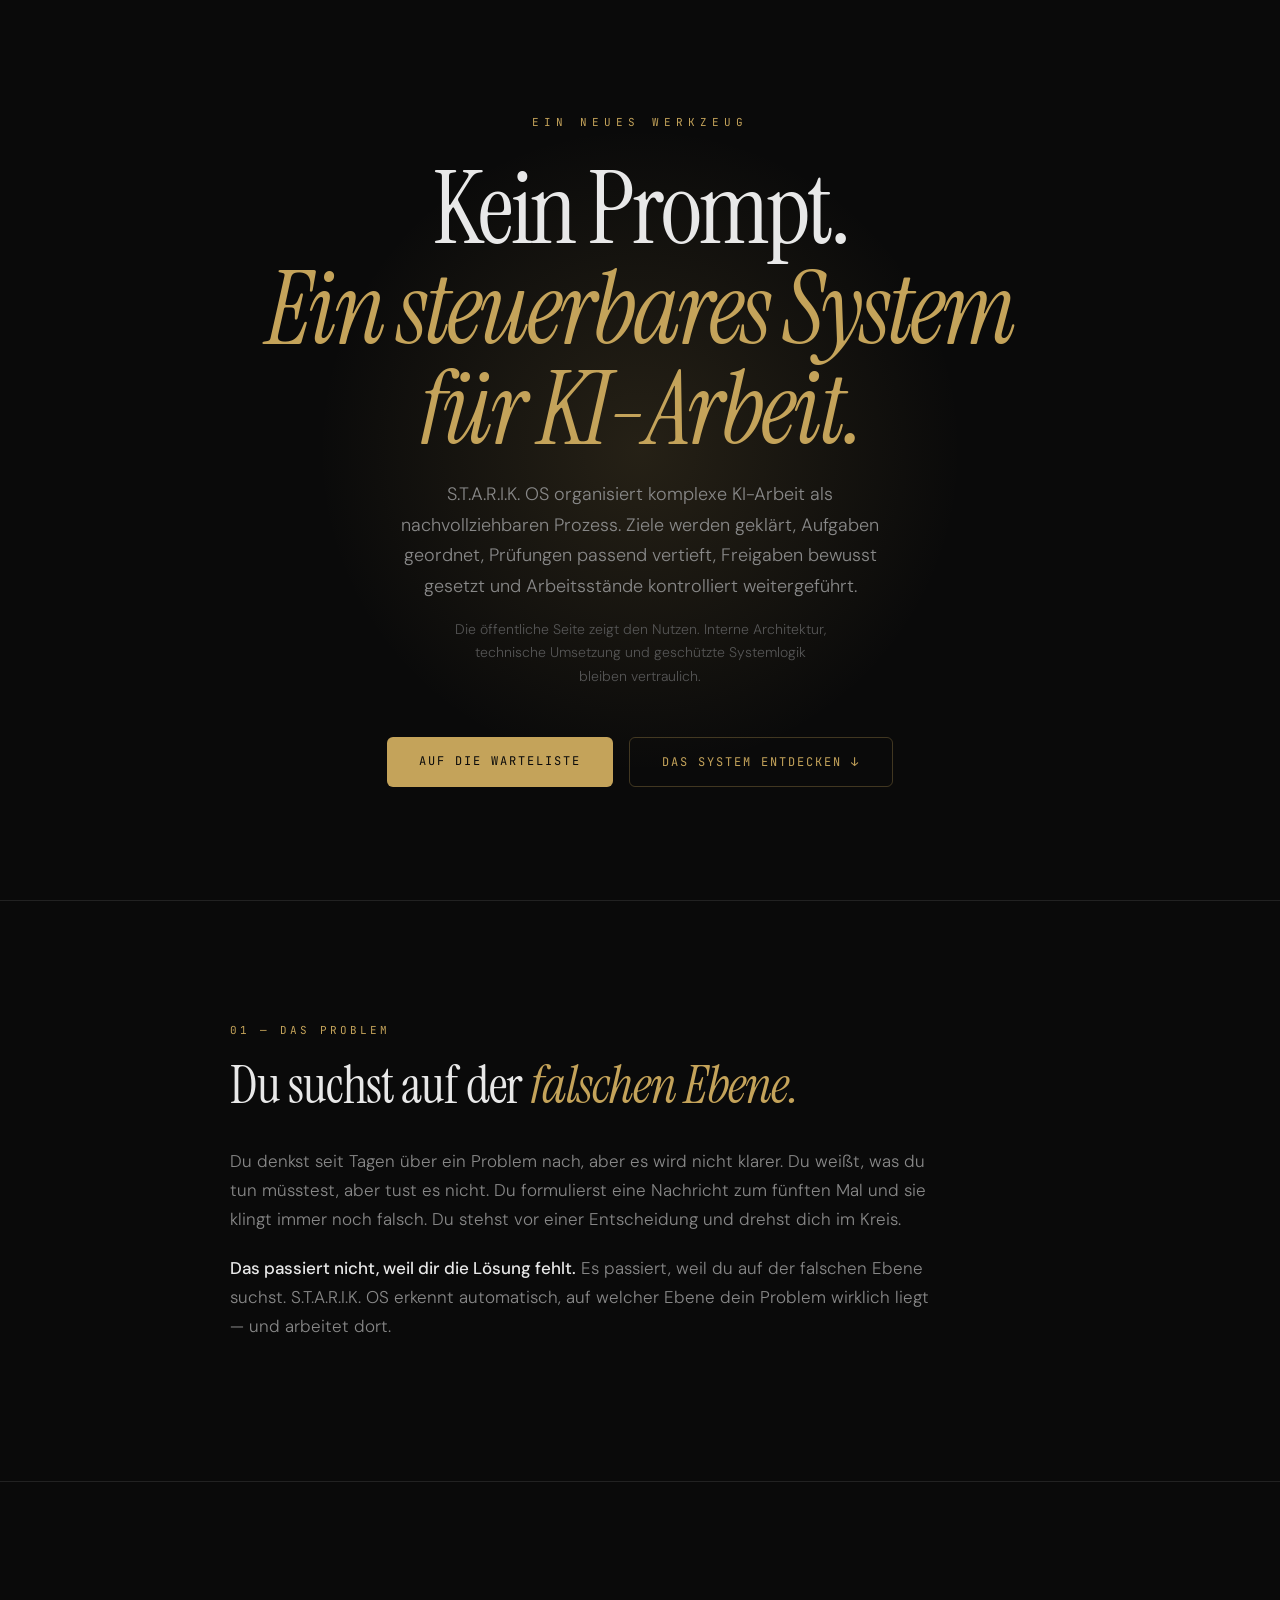
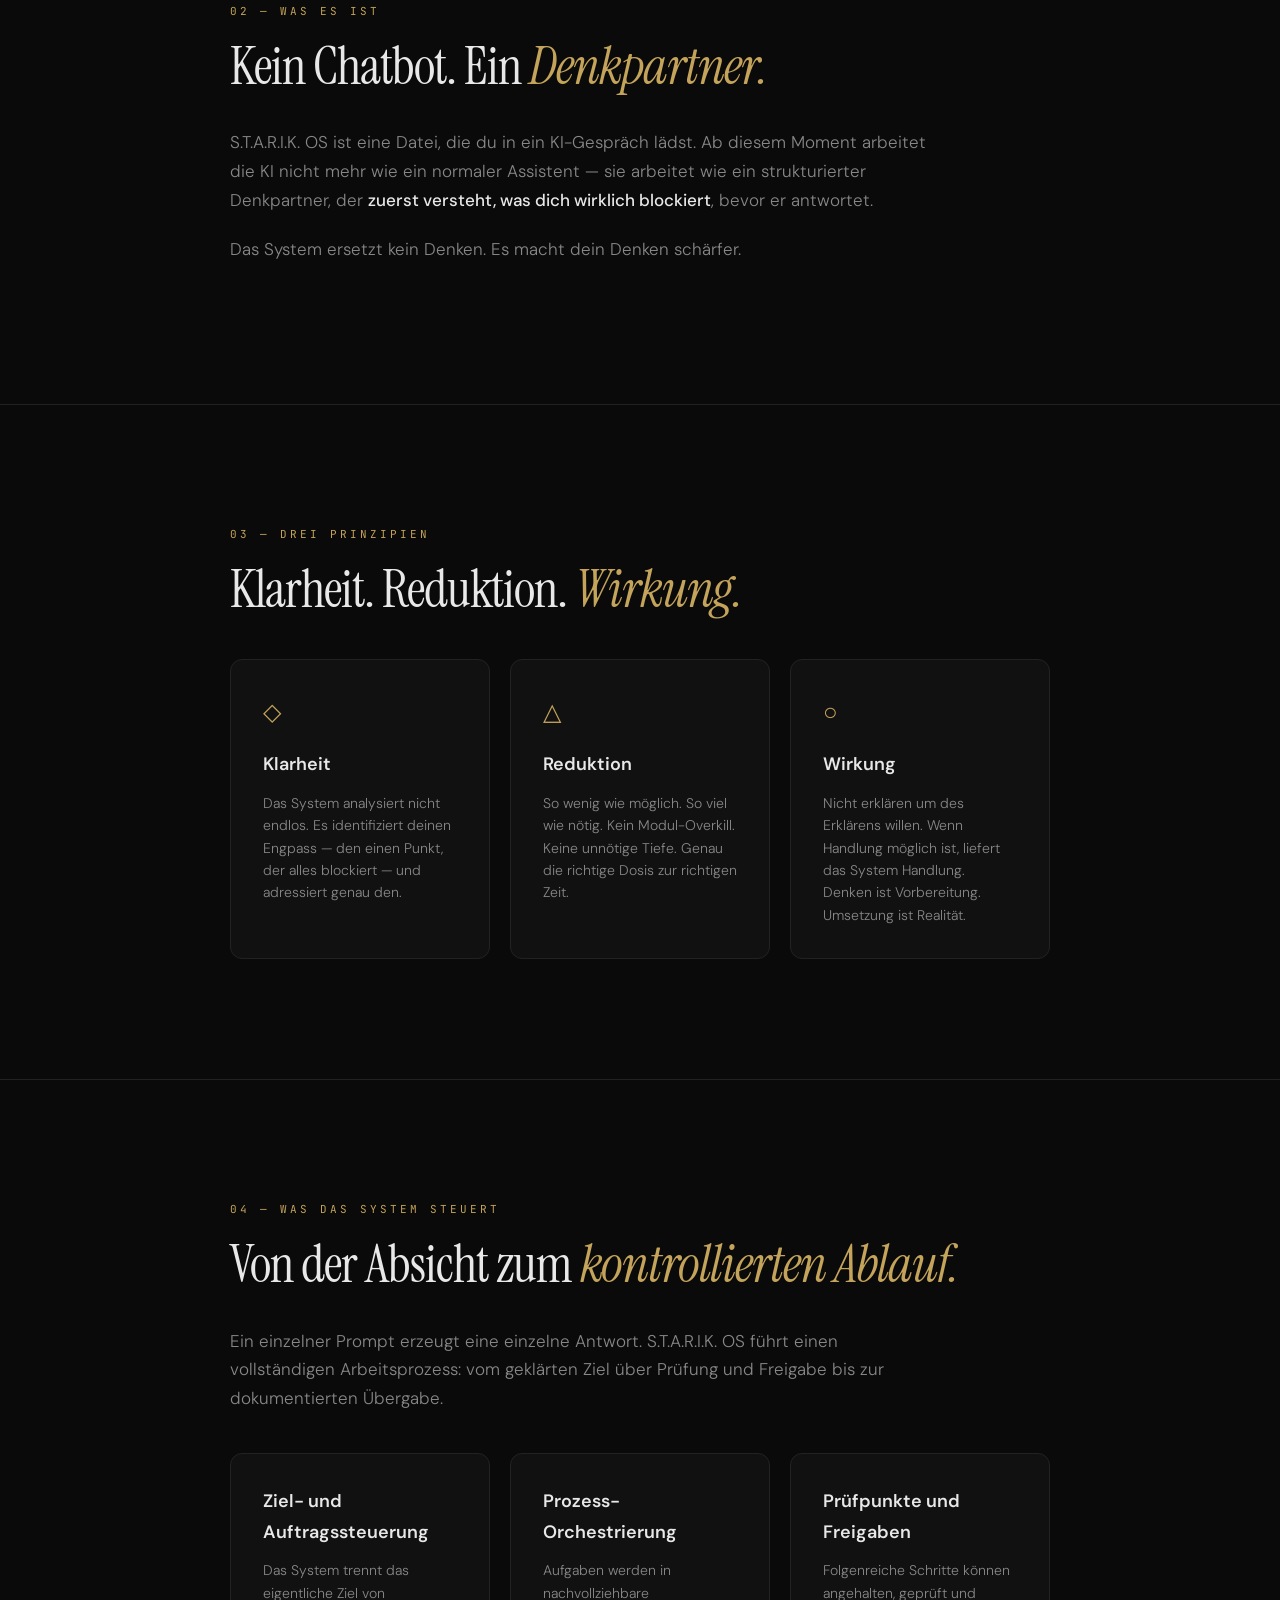
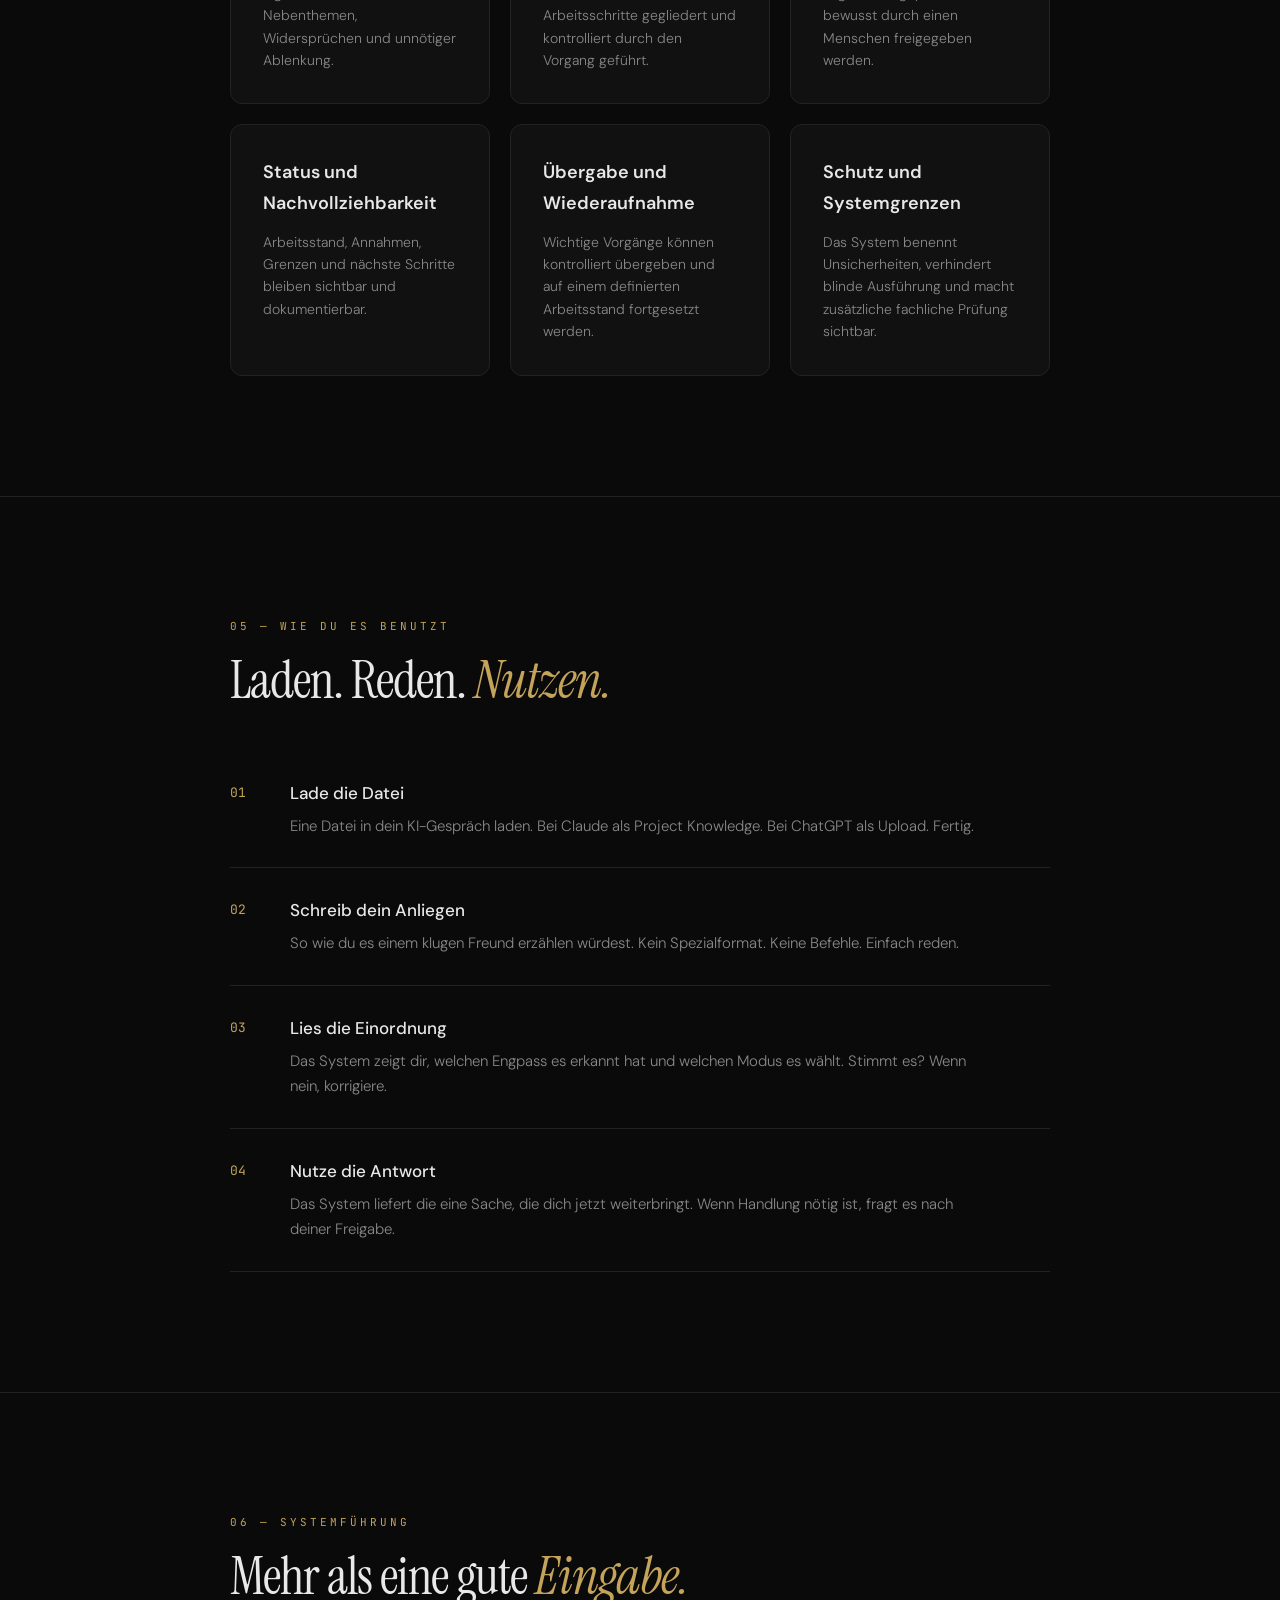
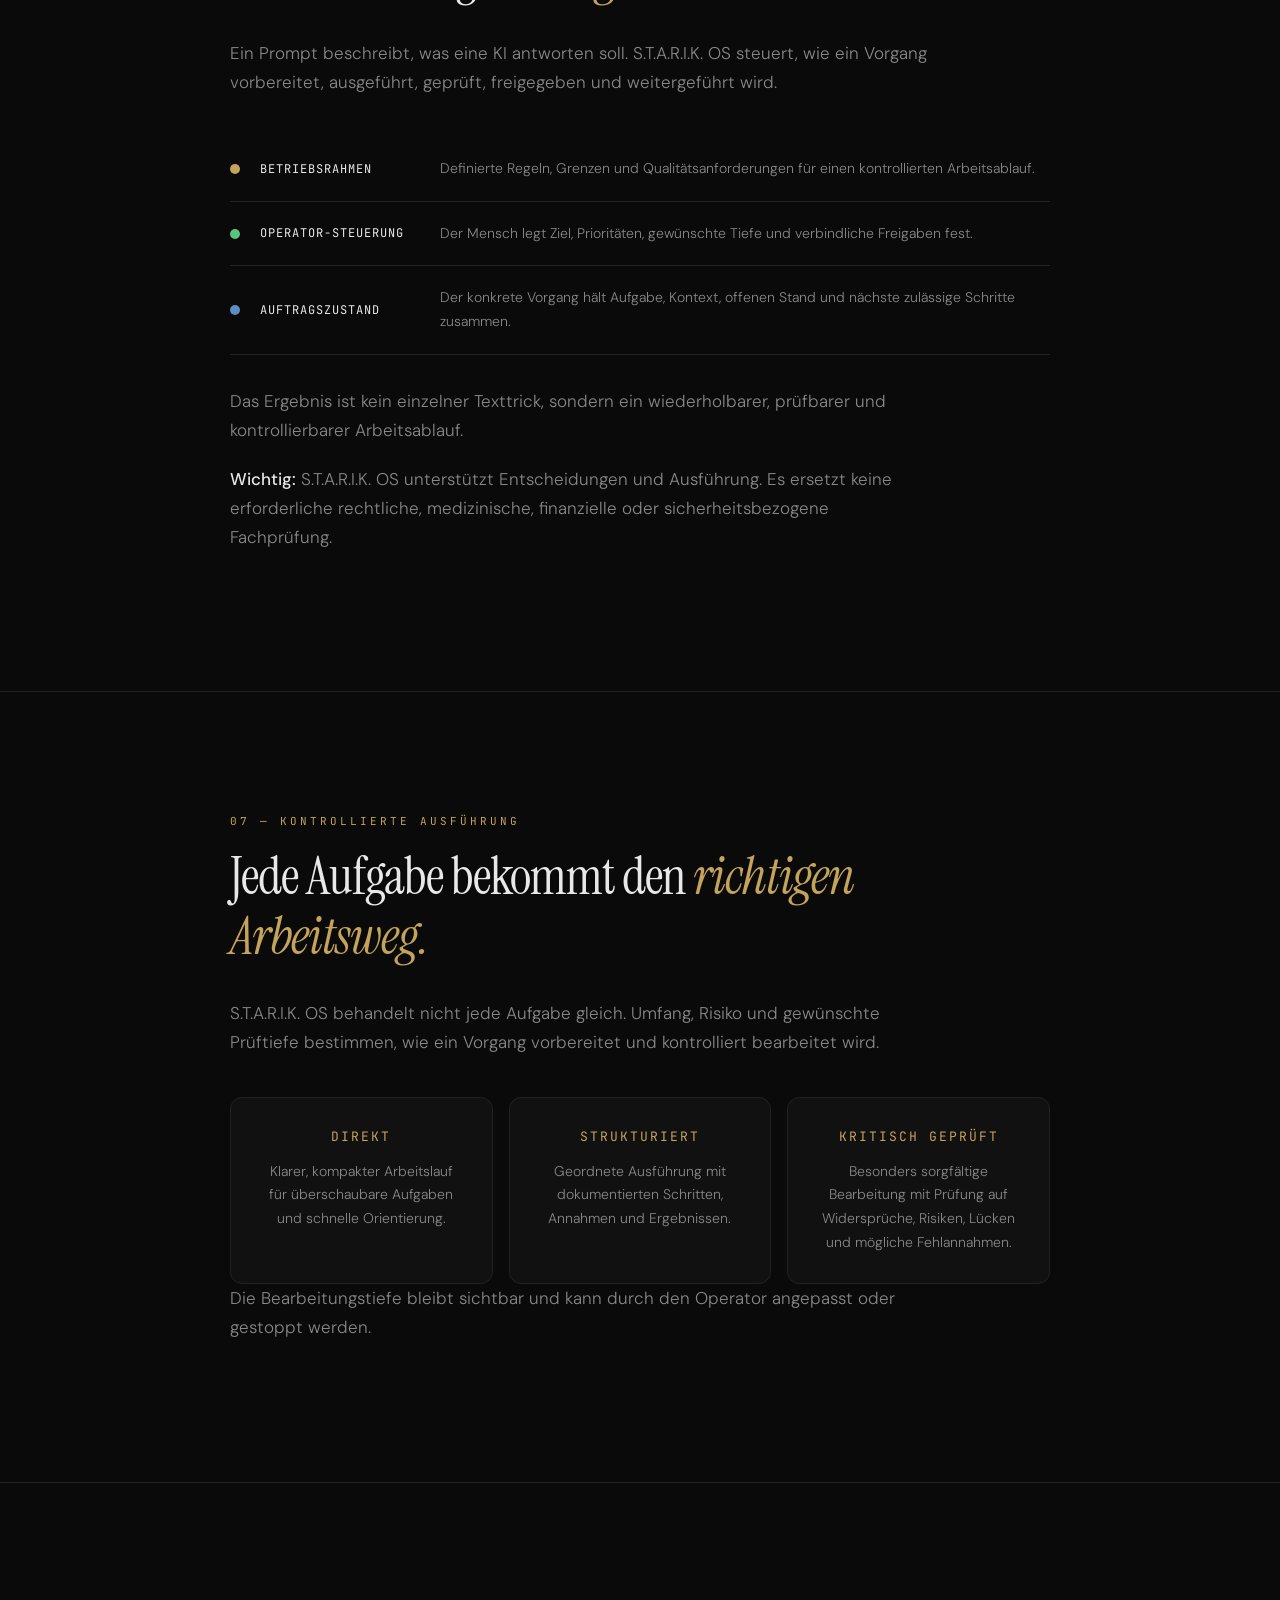
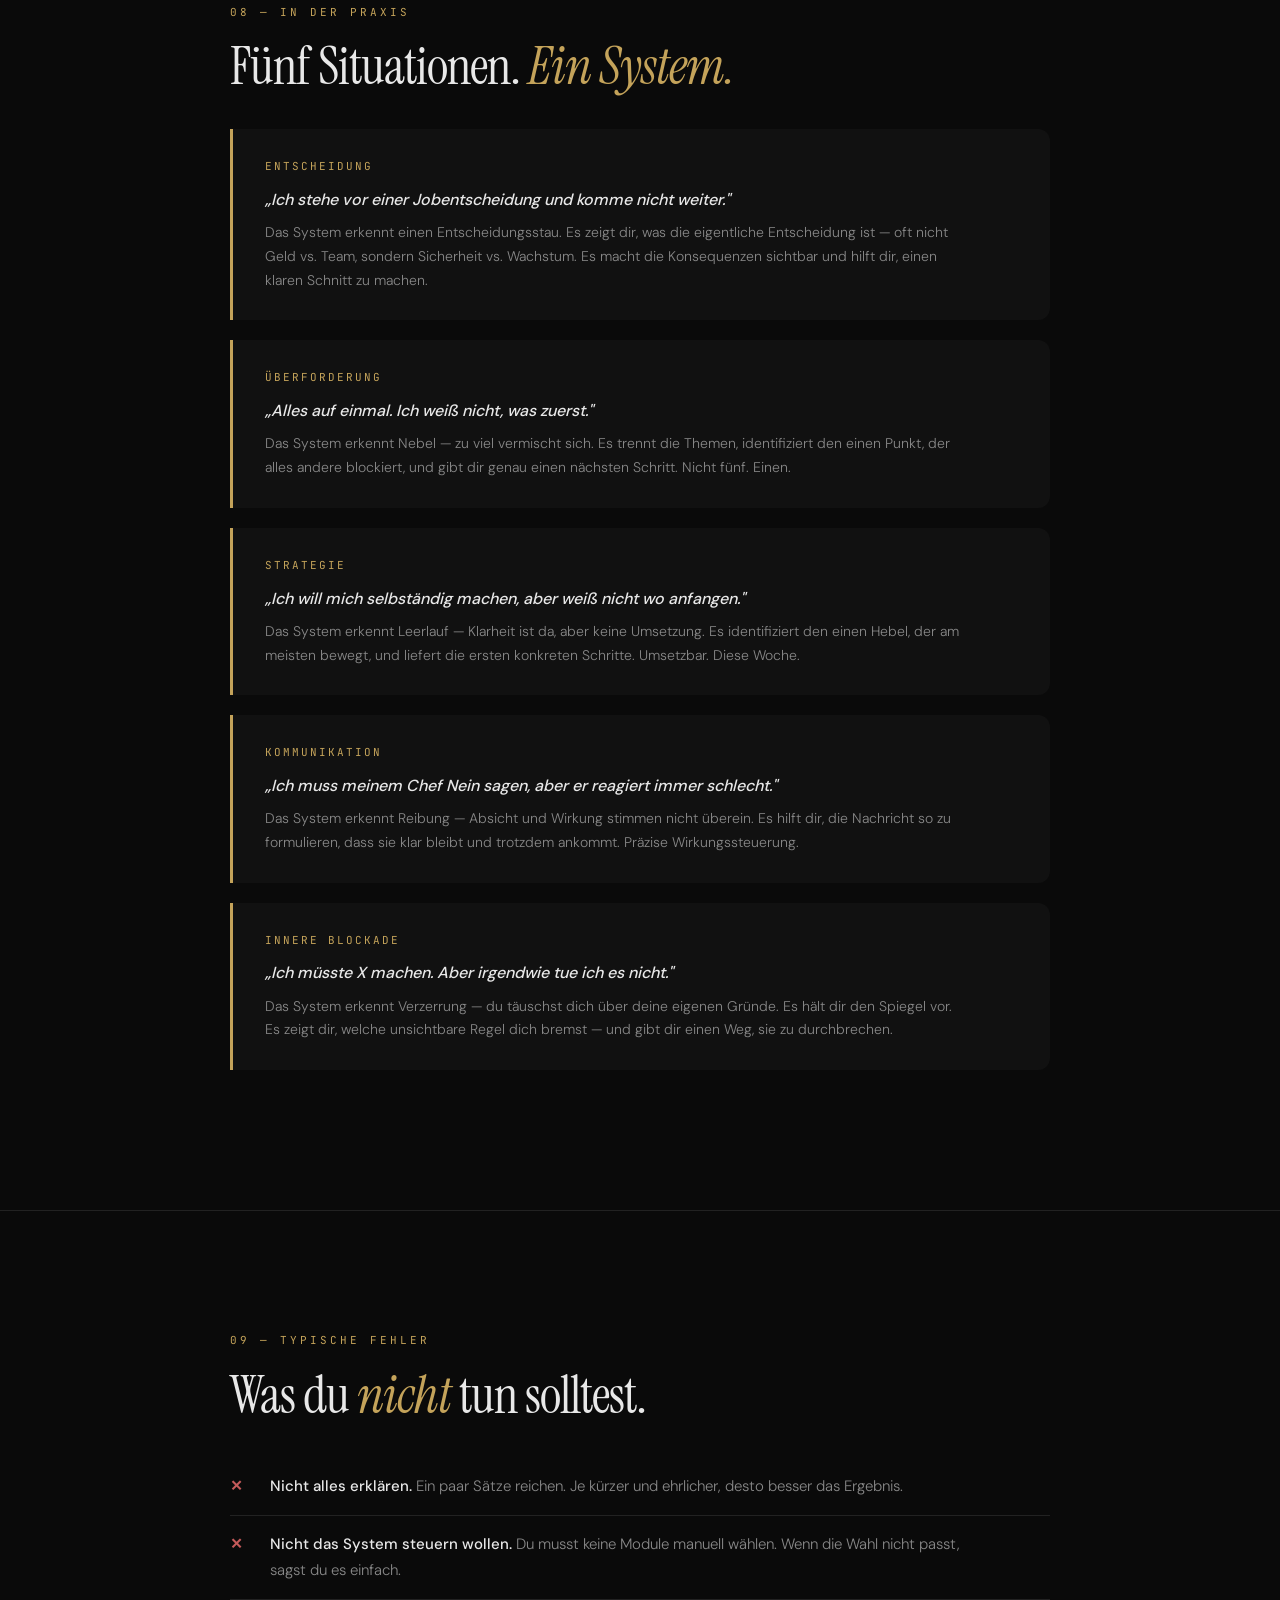
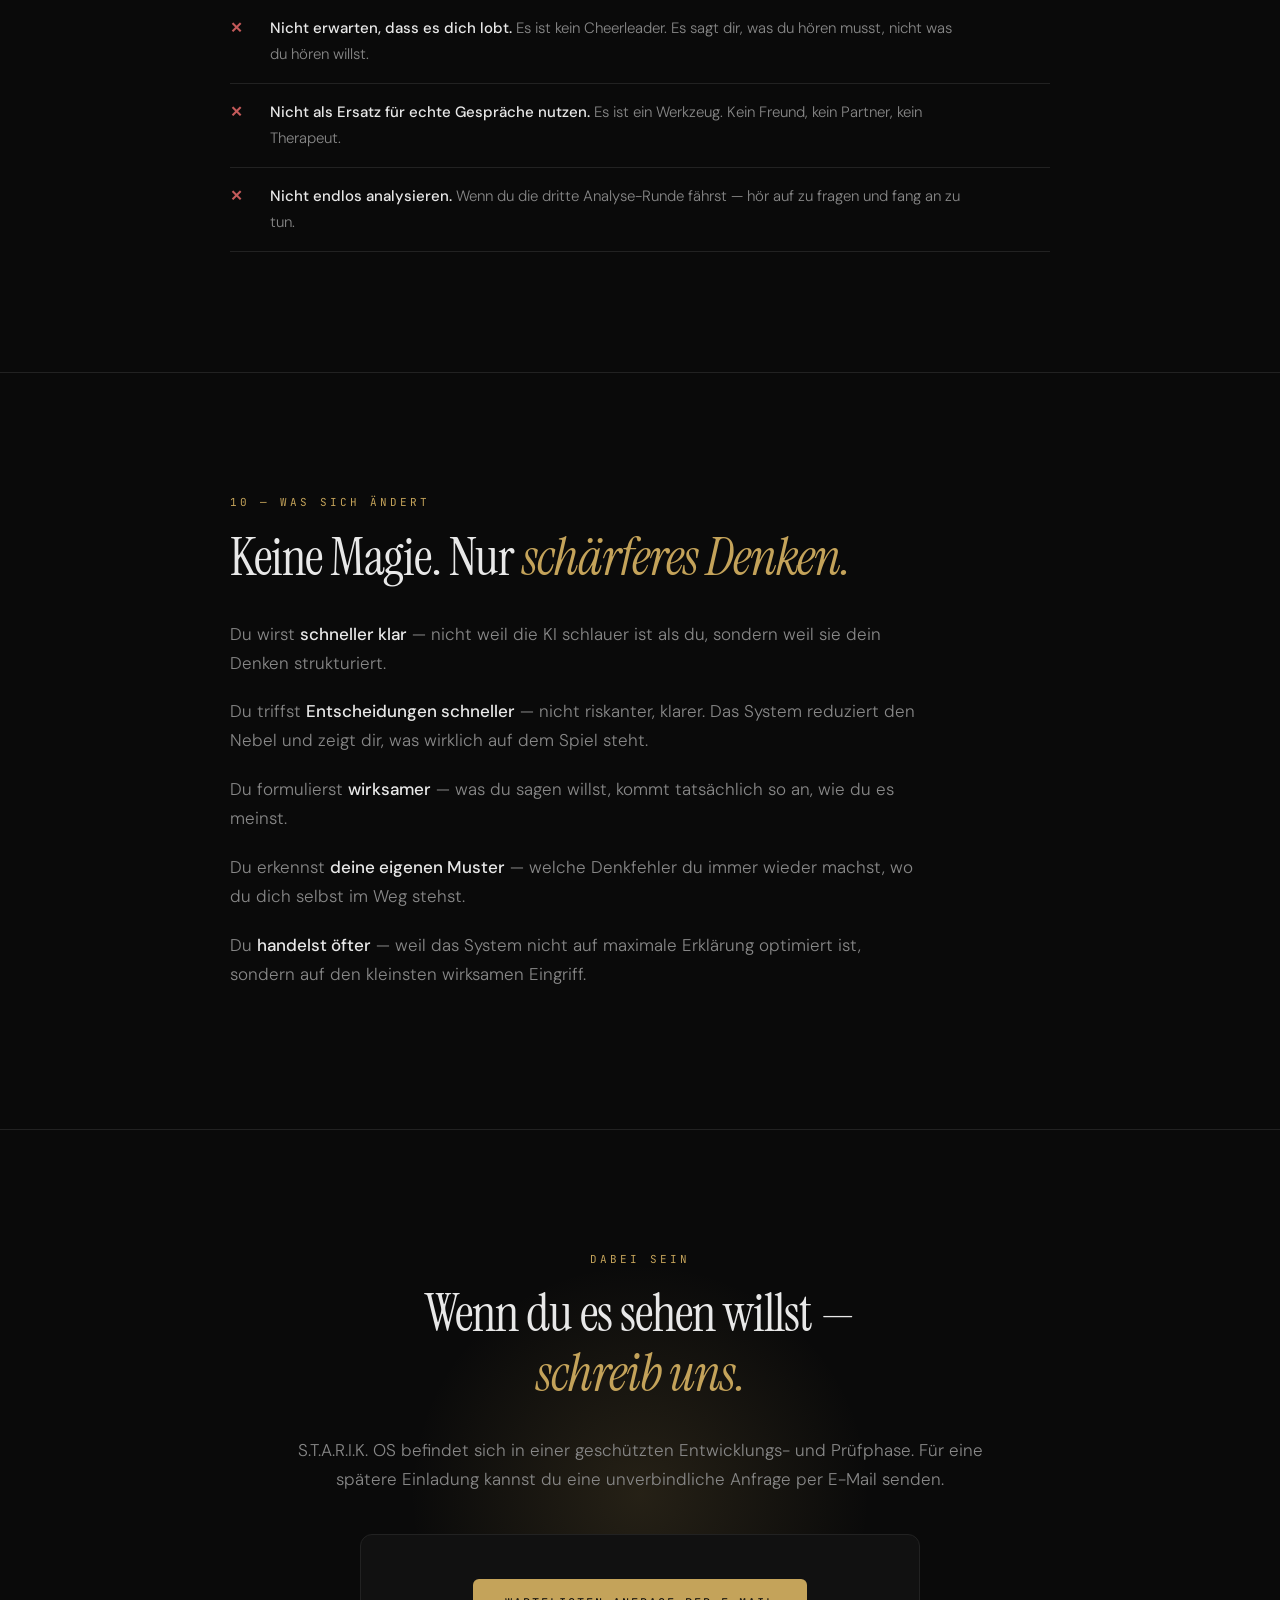
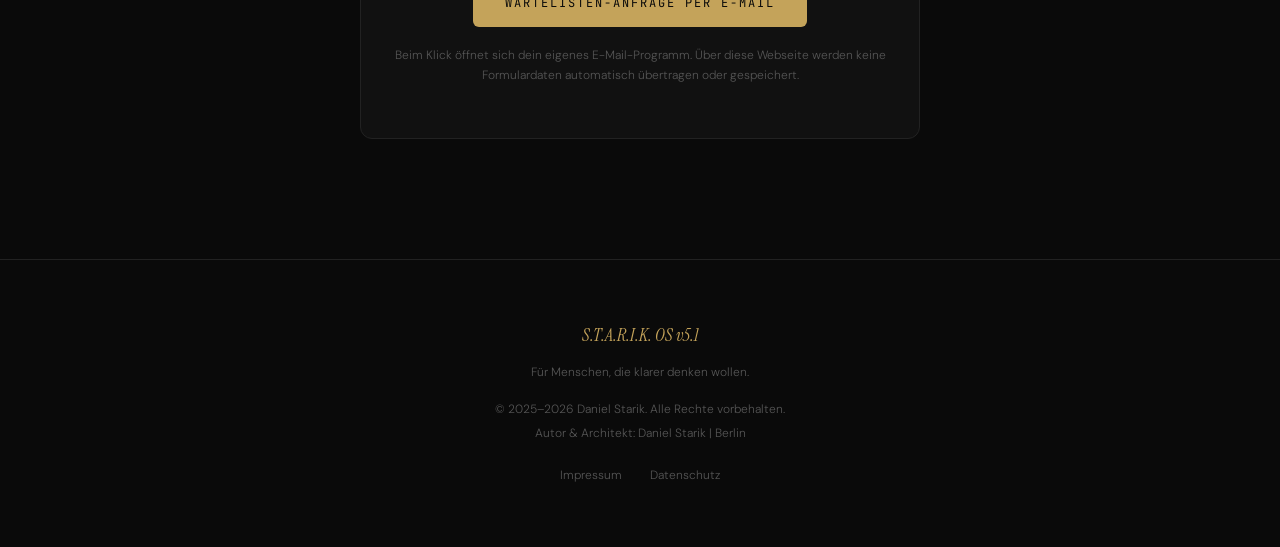
==== commit f1750b76: "Restore STARIK OS system positioning" ====
--- a/index.html
+++ b/index.html
@@ -332,9 +332,9 @@
 <div class="hero">
   <div class="container">
     <div class="hero-label">Ein neues Werkzeug</div>
-    <h1>S.T.A.R.I.K. <em>OS</em></h1>
-    <p class="hero-sub">Structured Thinking Architecture<br>for Routing Inner Klarity</p>
-    <p class="hero-claim">Ein Betriebssystem für klareres Denken,<br>schärfere Entscheidungen und präzisere Wirkung.</p>
+    <h1>Kein Prompt.<br><em>Ein steuerbares System für KI-Arbeit.</em></h1>
+    <p class="hero-sub">S.T.A.R.I.K. OS organisiert komplexe KI-Arbeit als nachvollziehbaren Prozess. Ziele werden geklärt, Aufgaben geordnet, Prüfungen passend vertieft, Freigaben bewusst gesetzt und Arbeitsstände kontrolliert weitergeführt.</p>
+    <p class="hero-claim">Die öffentliche Seite zeigt den Nutzen. Interne Architektur,<br>technische Umsetzung und geschützte Systemlogik bleiben vertraulich.</p>
     <div class="hero-actions">
       <a href="#warteliste" class="btn btn-primary">Auf die Warteliste</a>
       <a href="#system" class="btn btn-ghost">Das System entdecken ↓</a>
@@ -386,16 +386,16 @@
 
 <section>
   <div class="container reveal">
-    <div class="section-number">04 — Was es für dich leistet</div>
-    <h2>Klare Struktur. <em>Kontrollierte Wirkung.</em></h2>
-    <p>S.T.A.R.I.K. OS verbindet Orientierung, nachvollziehbare Entscheidungen und bewusst gesetzte Freigaben. Die öffentliche Darstellung zeigt den Nutzen. Interne Architektur, technische Umsetzung und geschützte Systemlogik bleiben vertraulich.</p>
+    <div class="section-number">04 — Was das System steuert</div>
+    <h2>Von der Absicht zum <em>kontrollierten Ablauf.</em></h2>
+    <p>Ein einzelner Prompt erzeugt eine einzelne Antwort. S.T.A.R.I.K. OS führt einen vollständigen Arbeitsprozess: vom geklärten Ziel über Prüfung und Freigabe bis zur dokumentierten Übergabe.</p>
     <div class="card-grid" style="margin-top: 40px;">
-      <div class="card"><h3>Klare Zieldefinition</h3><p>Das System hilft, das eigentliche Ziel von Nebenthemen und Ablenkungen zu trennen.</p></div>
-      <div class="card"><h3>Passende Prüftiefe</h3><p>Einfache Anliegen bleiben kompakt. Wichtige Inhalte werden gründlicher und kritischer betrachtet.</p></div>
-      <div class="card"><h3>Menschliche Freigabe</h3><p>Entscheidungen und folgenreiche Schritte bleiben unter bewusster menschlicher Kontrolle.</p></div>
-      <div class="card"><h3>Nachvollziehbare Ergebnisse</h3><p>Annahmen, Grenzen und nächste Schritte werden verständlich sichtbar gemacht.</p></div>
-      <div class="card"><h3>Sichere Übergaben</h3><p>Wichtiger Arbeitsstand kann dokumentiert und kontrolliert weitergegeben werden.</p></div>
-      <div class="card"><h3>Dokumentierte Grenzen</h3><p>Das System benennt offen, was geprüft wurde, was nicht geprüft wurde und wo zusätzliche Expertise notwendig bleibt.</p></div>
+      <div class="card"><h3>Ziel- und Auftragssteuerung</h3><p>Das System trennt das eigentliche Ziel von Nebenthemen, Widersprüchen und unnötiger Ablenkung.</p></div>
+      <div class="card"><h3>Prozess-Orchestrierung</h3><p>Aufgaben werden in nachvollziehbare Arbeitsschritte gegliedert und kontrolliert durch den Vorgang geführt.</p></div>
+      <div class="card"><h3>Prüfpunkte und Freigaben</h3><p>Folgenreiche Schritte können angehalten, geprüft und bewusst durch einen Menschen freigegeben werden.</p></div>
+      <div class="card"><h3>Status und Nachvollziehbarkeit</h3><p>Arbeitsstand, Annahmen, Grenzen und nächste Schritte bleiben sichtbar und dokumentierbar.</p></div>
+      <div class="card"><h3>Übergabe und Wiederaufnahme</h3><p>Wichtige Vorgänge können kontrolliert übergeben und auf einem definierten Arbeitsstand fortgesetzt werden.</p></div>
+      <div class="card"><h3>Schutz und Systemgrenzen</h3><p>Das System benennt Unsicherheiten, verhindert blinde Ausführung und macht zusätzliche fachliche Prüfung sichtbar.</p></div>
     </div>
   </div>
 </section>
@@ -415,29 +415,30 @@
 
 <section>
   <div class="container reveal">
-    <div class="section-number">06 — Dein Arbeitsprofil</div>
-    <h2>Das System berücksichtigt, wie du <em>arbeitest.</em></h2>
-    <p>Ziele, Präferenzen, Grenzen und der aktuelle Kontext können berücksichtigt werden, damit Antworten besser zu deiner tatsächlichen Situation passen. Die letzte Entscheidung bleibt bei dir.</p>
+    <div class="section-number">06 — Systemführung</div>
+    <h2>Mehr als eine gute <em>Eingabe.</em></h2>
+    <p>Ein Prompt beschreibt, was eine KI antworten soll. S.T.A.R.I.K. OS steuert, wie ein Vorgang vorbereitet, ausgeführt, geprüft, freigegeben und weitergeführt wird.</p>
     <div class="profile-stack">
-      <div class="profile-layer"><div class="profile-dot foundation"></div><div class="profile-label">GRUNDREGELN</div><div class="profile-desc">Klare Leitplanken für konsistente und verantwortungsvolle Ergebnisse.</div></div>
-      <div class="profile-layer"><div class="profile-dot preferences"></div><div class="profile-label">DEINE PRÄFERENZEN</div><div class="profile-desc">Arbeitsweise, gewünschte Tiefe, Prioritäten und persönliche Grenzen.</div></div>
-      <div class="profile-layer"><div class="profile-dot contextual"></div><div class="profile-label">AKTUELLER KONTEXT</div><div class="profile-desc">Die konkrete Situation, Aufgabe und das Ziel dieses Vorgangs.</div></div>
-    </div>
-    <p style="margin-top: 32px;">Du kannst direkt mit einem klar beschriebenen Anliegen beginnen. Zusätzliche Präferenzen und Grenzen können später ergänzt oder jederzeit korrigiert werden.</p>
-    <p><strong>Wichtig:</strong> Das System unterstützt deine Einordnung. Es ersetzt weder deine Entscheidung noch fachliche, rechtliche, medizinische, finanzielle oder sicherheitsbezogene Prüfung.</p>
-  </div>
-</section>
-
-<section>
-  <div class="container reveal">
-    <div class="section-number">07 — Passende Prüftiefe</div>
-    <h2>Nicht blind tief. <em>Nicht blind schnell.</em></h2>
-    <p>Je nach Bedeutung des Anliegens kann die Bearbeitung kompakt, gründlich oder besonders kritisch erfolgen. Die gewünschte Tiefe bleibt transparent und kann angepasst werden.</p>
+      <div class="profile-layer"><div class="profile-dot foundation"></div><div class="profile-label">BETRIEBSRAHMEN</div><div class="profile-desc">Definierte Regeln, Grenzen und Qualitätsanforderungen für einen kontrollierten Arbeitsablauf.</div></div>
+      <div class="profile-layer"><div class="profile-dot preferences"></div><div class="profile-label">OPERATOR-STEUERUNG</div><div class="profile-desc">Der Mensch legt Ziel, Prioritäten, gewünschte Tiefe und verbindliche Freigaben fest.</div></div>
+      <div class="profile-layer"><div class="profile-dot contextual"></div><div class="profile-label">AUFTRAGSZUSTAND</div><div class="profile-desc">Der konkrete Vorgang hält Aufgabe, Kontext, offenen Stand und nächste zulässige Schritte zusammen.</div></div>
+    </div>
+    <p style="margin-top: 32px;">Das Ergebnis ist kein einzelner Texttrick, sondern ein wiederholbarer, prüfbarer und kontrollierbarer Arbeitsablauf.</p>
+    <p><strong>Wichtig:</strong> S.T.A.R.I.K. OS unterstützt Entscheidungen und Ausführung. Es ersetzt keine erforderliche rechtliche, medizinische, finanzielle oder sicherheitsbezogene Fachprüfung.</p>
+  </div>
+</section>
+
+<section>
+  <div class="container reveal">
+    <div class="section-number">07 — Kontrollierte Ausführung</div>
+    <h2>Jede Aufgabe bekommt den <em>richtigen Arbeitsweg.</em></h2>
+    <p>S.T.A.R.I.K. OS behandelt nicht jede Aufgabe gleich. Umfang, Risiko und gewünschte Prüftiefe bestimmen, wie ein Vorgang vorbereitet und kontrolliert bearbeitet wird.</p>
     <div class="mode-grid">
-      <div class="mode-card"><div class="mode-name">KOMPAKT</div><div class="mode-desc">Schnelle Orientierung für Alltag und einfache Fragen.</div></div>
-      <div class="mode-card"><div class="mode-name">GRÜNDLICH</div><div class="mode-desc">Strukturierte Prüfung für wichtige Texte, Pläne und Entscheidungen.</div></div>
-      <div class="mode-card"><div class="mode-name">KRITISCH</div><div class="mode-desc">Besonders sorgfältige Prüfung auf Lücken, Widersprüche und mögliche Fehlannahmen.</div></div>
-    </div>
+      <div class="mode-card"><div class="mode-name">DIREKT</div><div class="mode-desc">Klarer, kompakter Arbeitslauf für überschaubare Aufgaben und schnelle Orientierung.</div></div>
+      <div class="mode-card"><div class="mode-name">STRUKTURIERT</div><div class="mode-desc">Geordnete Ausführung mit dokumentierten Schritten, Annahmen und Ergebnissen.</div></div>
+      <div class="mode-card"><div class="mode-name">KRITISCH GEPRÜFT</div><div class="mode-desc">Besonders sorgfältige Bearbeitung mit Prüfung auf Widersprüche, Risiken, Lücken und mögliche Fehlannahmen.</div></div>
+    </div>
+    <p>Die Bearbeitungstiefe bleibt sichtbar und kann durch den Operator angepasst oder gestoppt werden.</p>
   </div>
 </section>
 
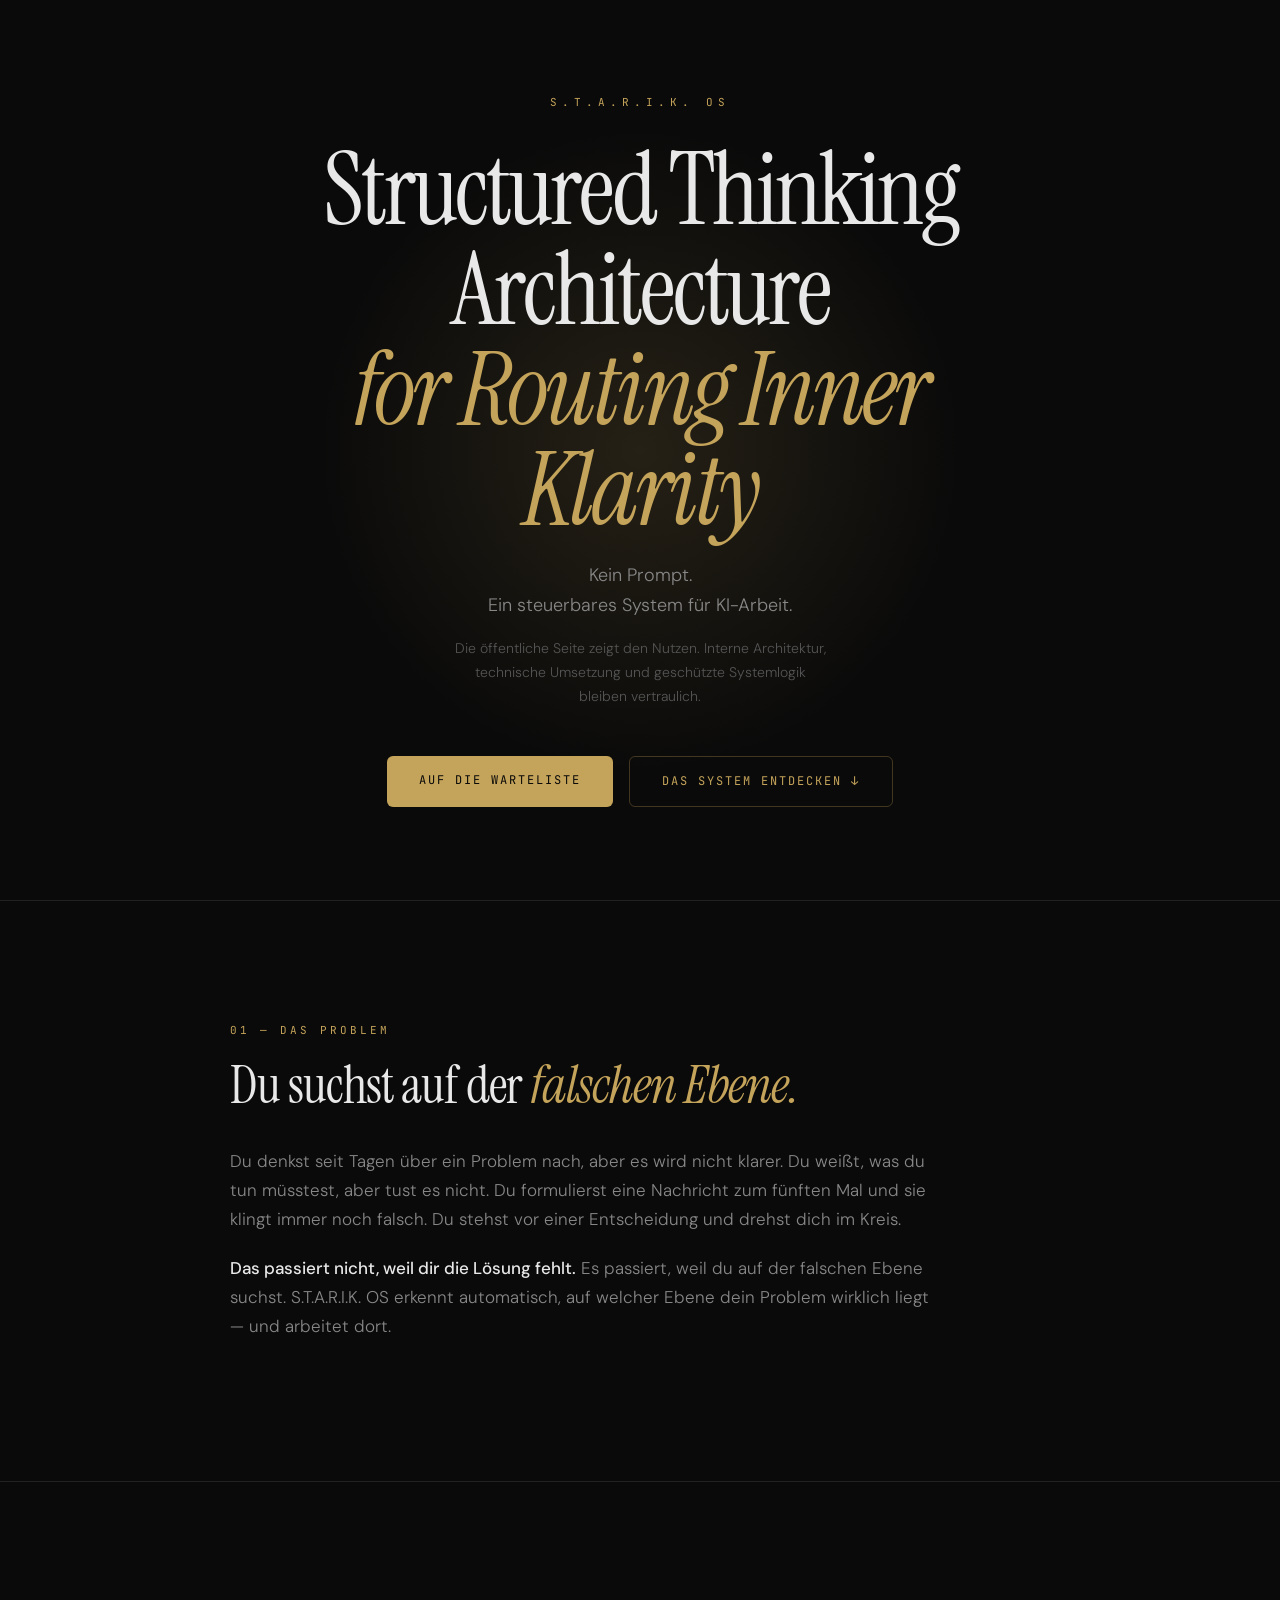
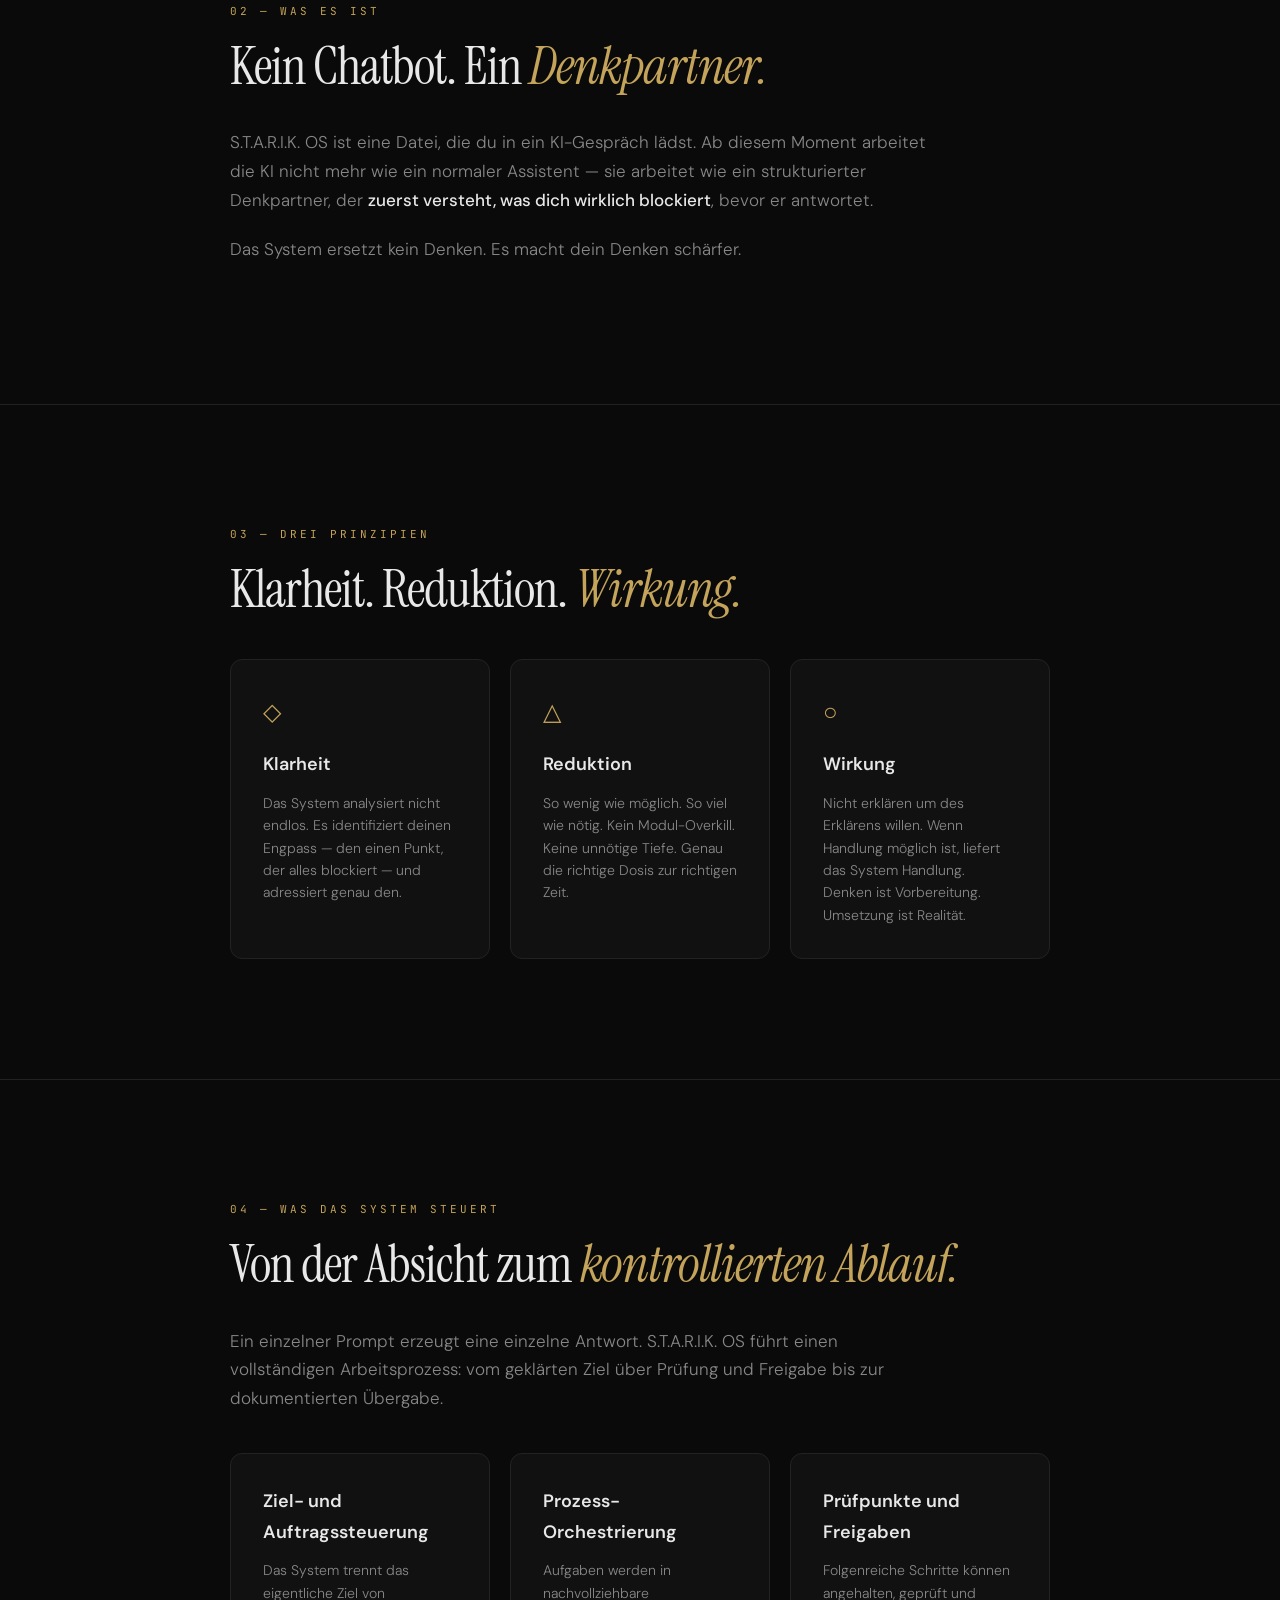
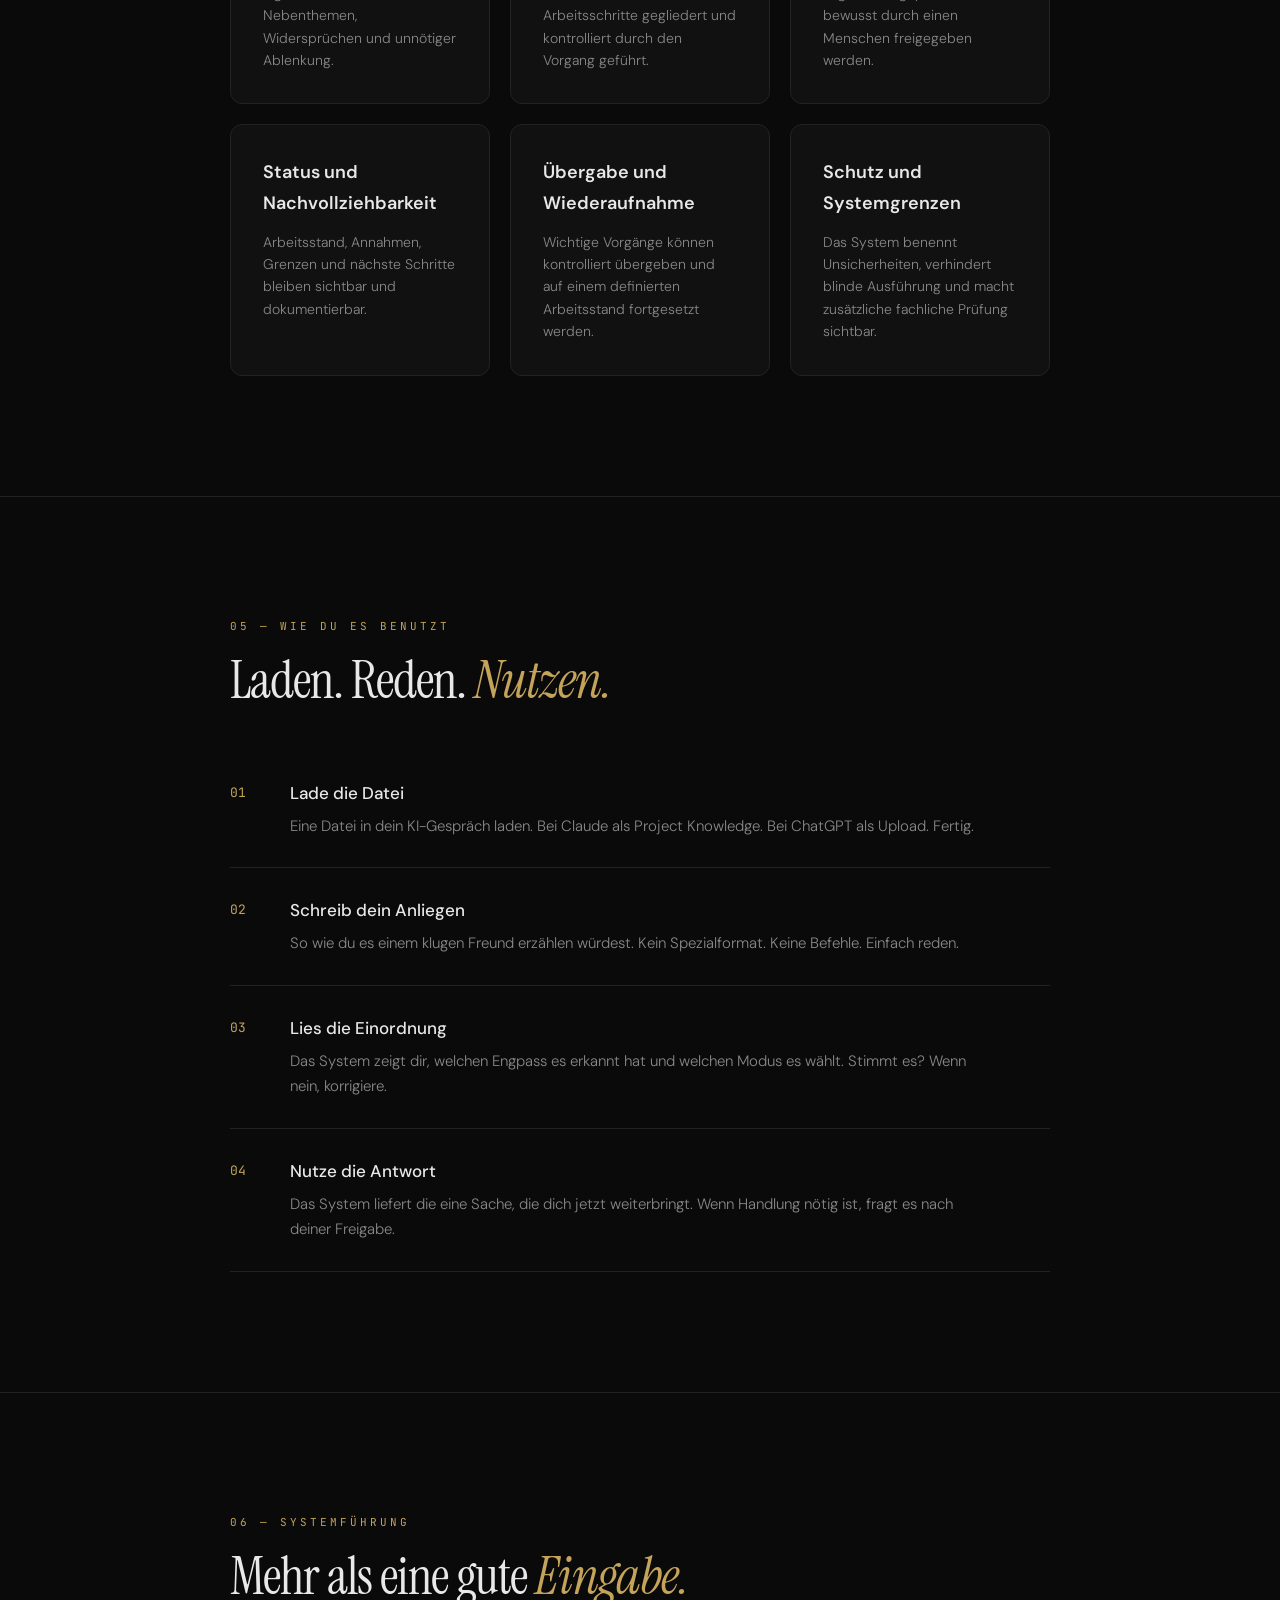
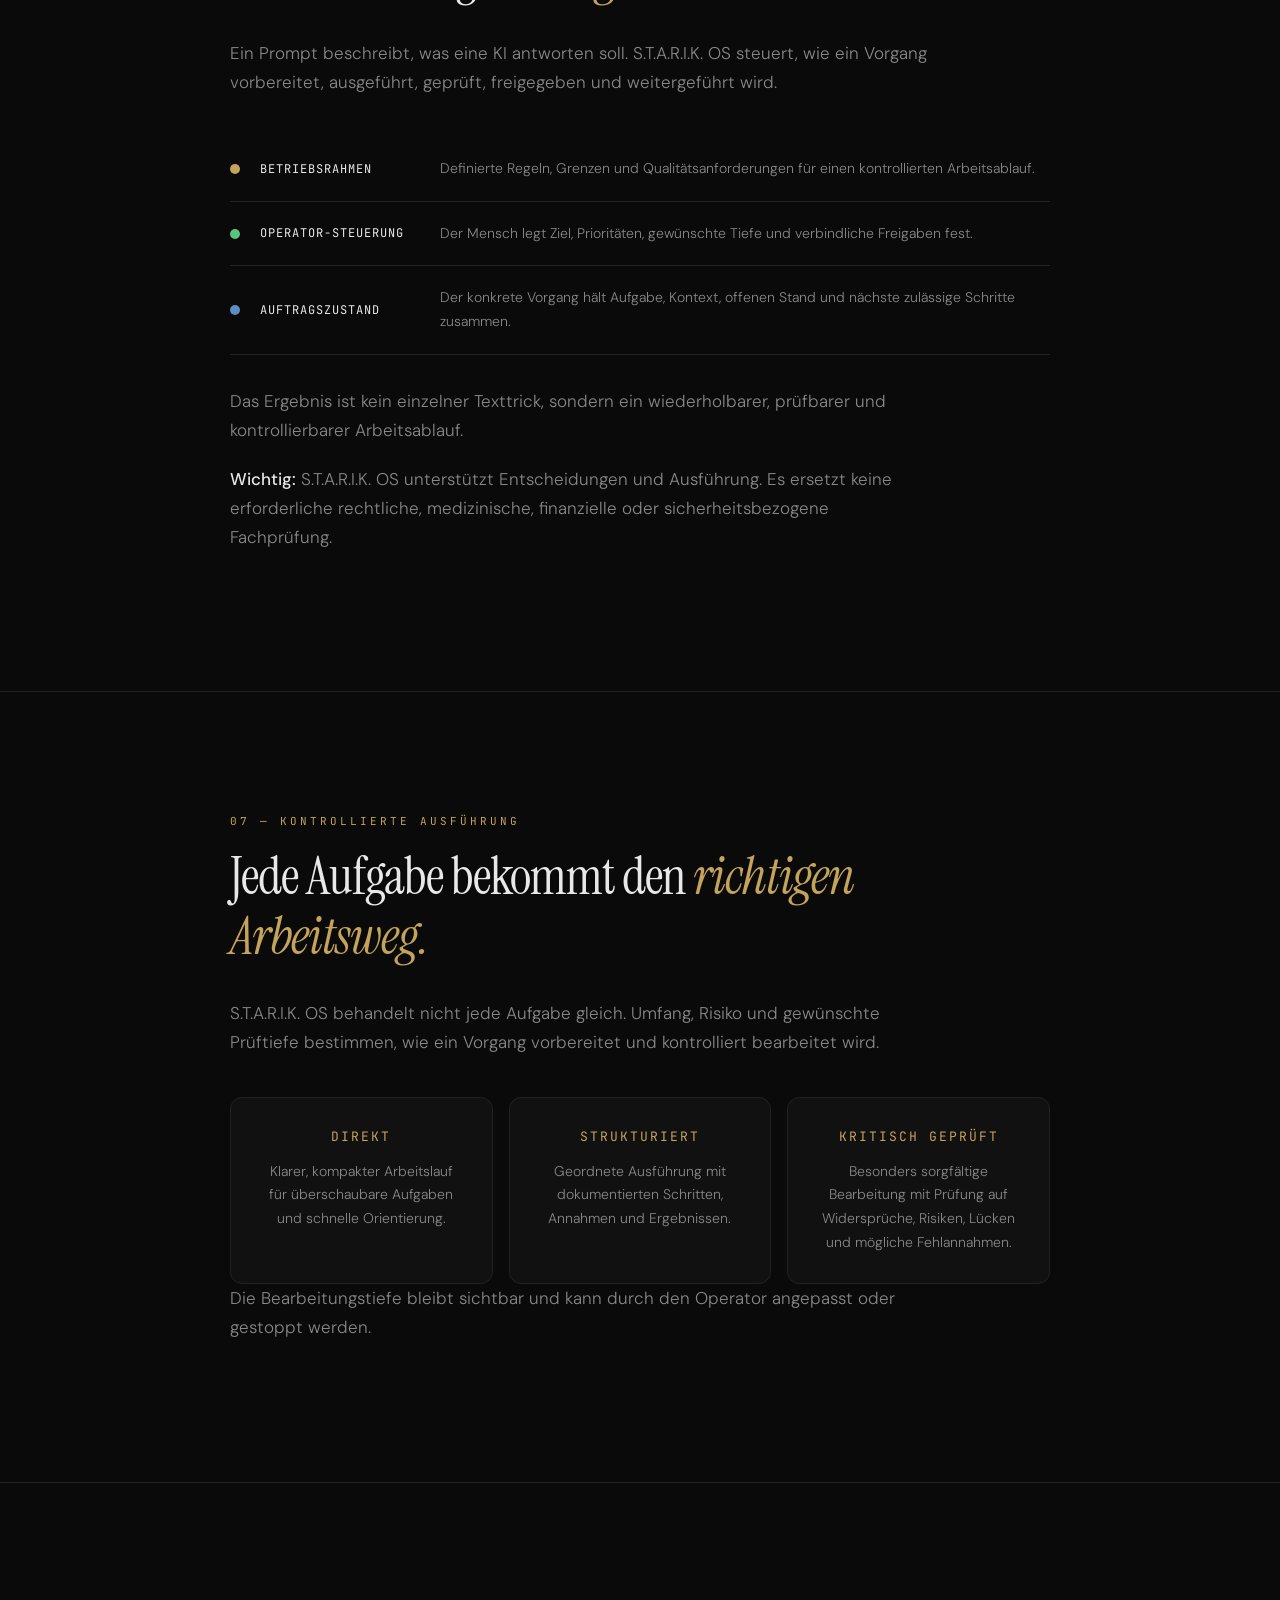
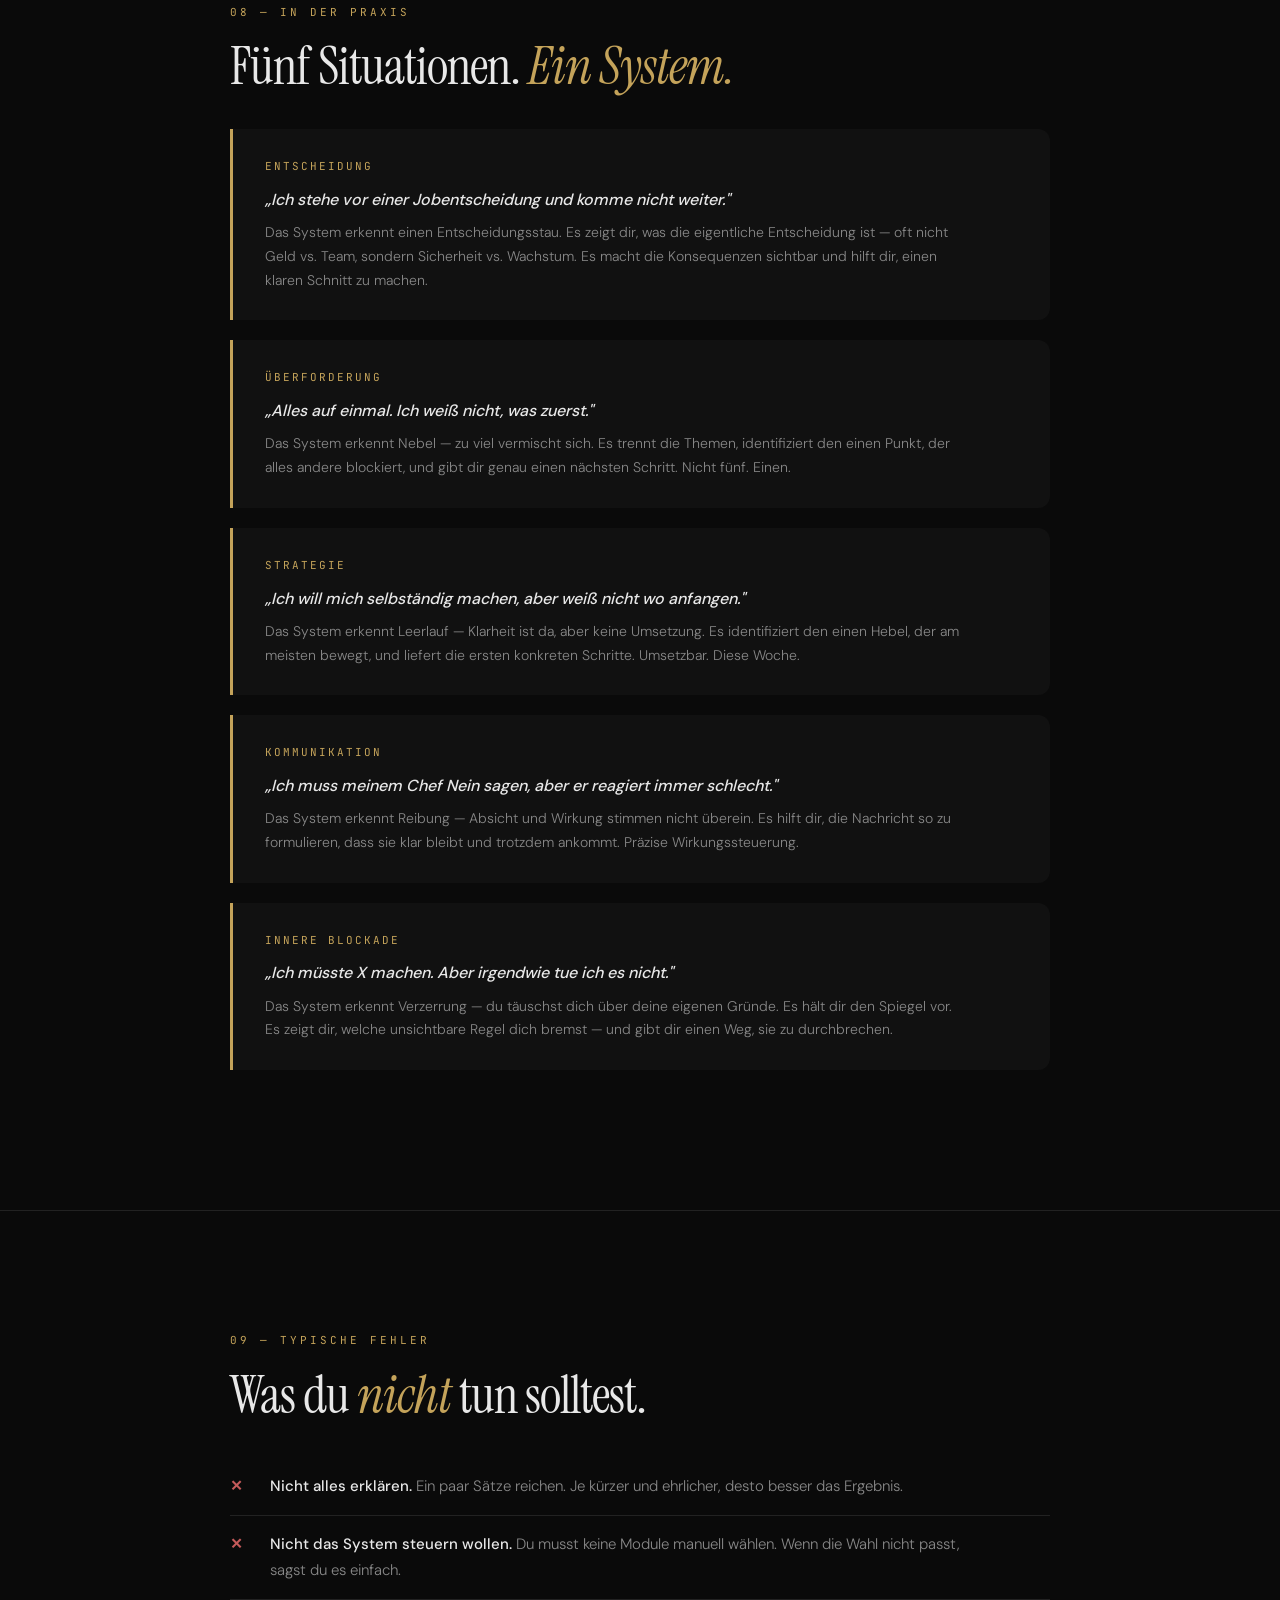
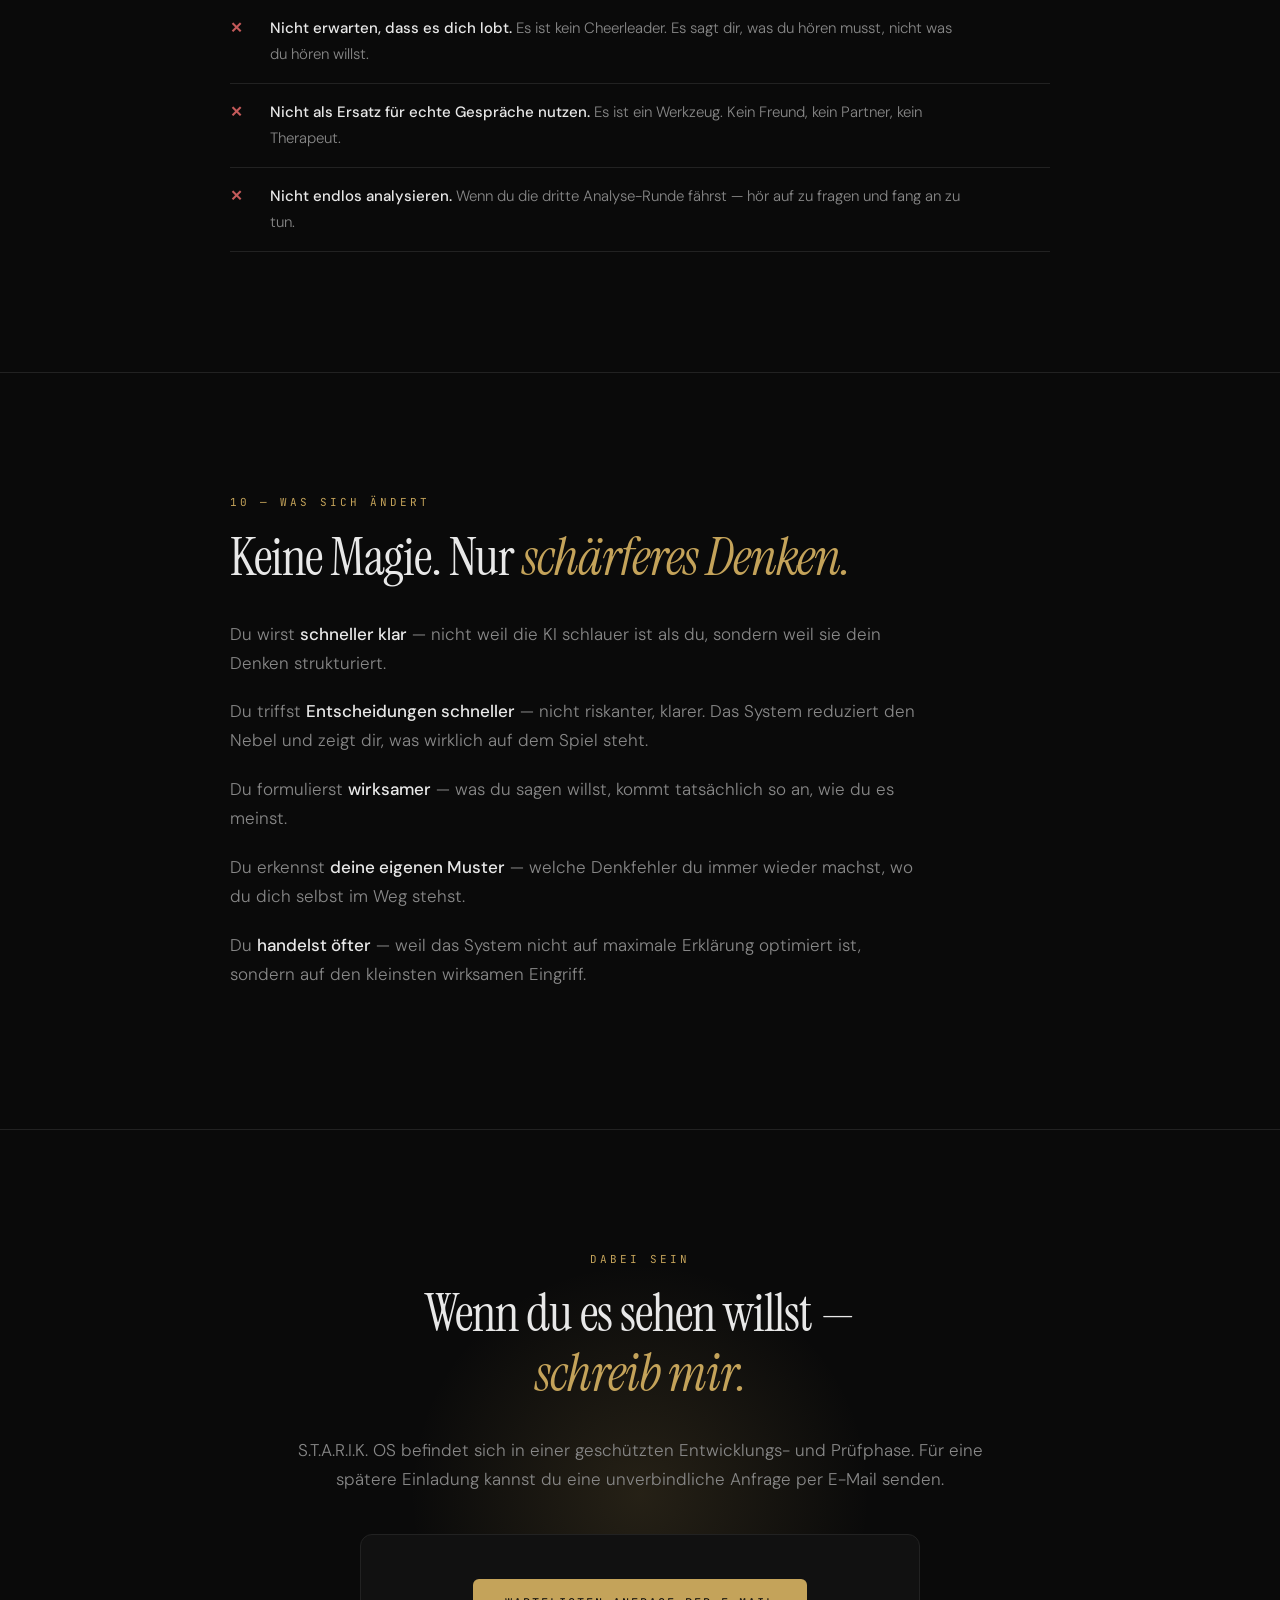
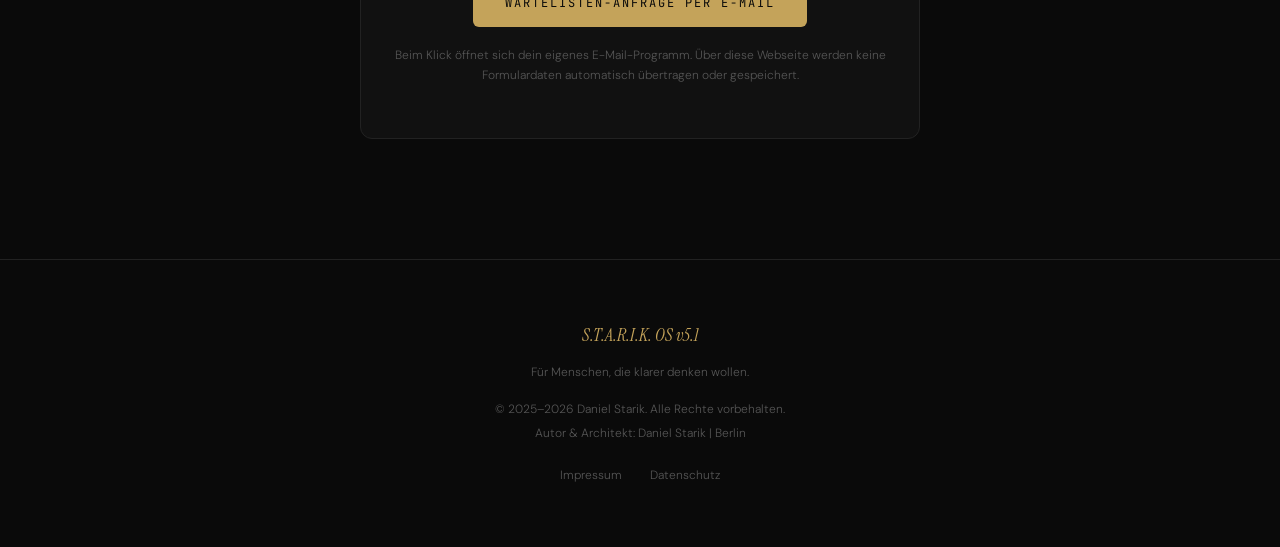
==== commit 562cbc8f: "Restore STARIK acronym and singular CTA" ====
--- a/index.html
+++ b/index.html
@@ -331,9 +331,9 @@
 
 <div class="hero">
   <div class="container">
-    <div class="hero-label">Ein neues Werkzeug</div>
-    <h1>Kein Prompt.<br><em>Ein steuerbares System für KI-Arbeit.</em></h1>
-    <p class="hero-sub">S.T.A.R.I.K. OS organisiert komplexe KI-Arbeit als nachvollziehbaren Prozess. Ziele werden geklärt, Aufgaben geordnet, Prüfungen passend vertieft, Freigaben bewusst gesetzt und Arbeitsstände kontrolliert weitergeführt.</p>
+    <div class="hero-label">S.T.A.R.I.K. OS</div>
+    <h1>Structured Thinking Architecture<br><em>for Routing Inner Klarity</em></h1>
+    <p class="hero-sub">Kein Prompt.<br>Ein steuerbares System für KI-Arbeit.</p>
     <p class="hero-claim">Die öffentliche Seite zeigt den Nutzen. Interne Architektur,<br>technische Umsetzung und geschützte Systemlogik bleiben vertraulich.</p>
     <div class="hero-actions">
       <a href="#warteliste" class="btn btn-primary">Auf die Warteliste</a>
@@ -483,7 +483,7 @@
 <section class="cta-section" id="warteliste">
   <div class="container reveal">
     <div class="section-number">Dabei sein</div>
-    <h2>Wenn du es sehen willst —<br><em>schreib uns.</em></h2>
+    <h2>Wenn du es sehen willst —<br><em>schreib mir.</em></h2>
     <p>S.T.A.R.I.K. OS befindet sich in einer geschützten Entwicklungs- und Prüfphase. Für eine spätere Einladung kannst du eine unverbindliche Anfrage per E-Mail senden.</p>
     <div class="contact-box">
       <a class="btn btn-primary" href="mailto:starik.os.zugang@gmail.com?subject=STARIK%20OS%20Wartelisten-Anfrage">Wartelisten-Anfrage per E-Mail</a>
